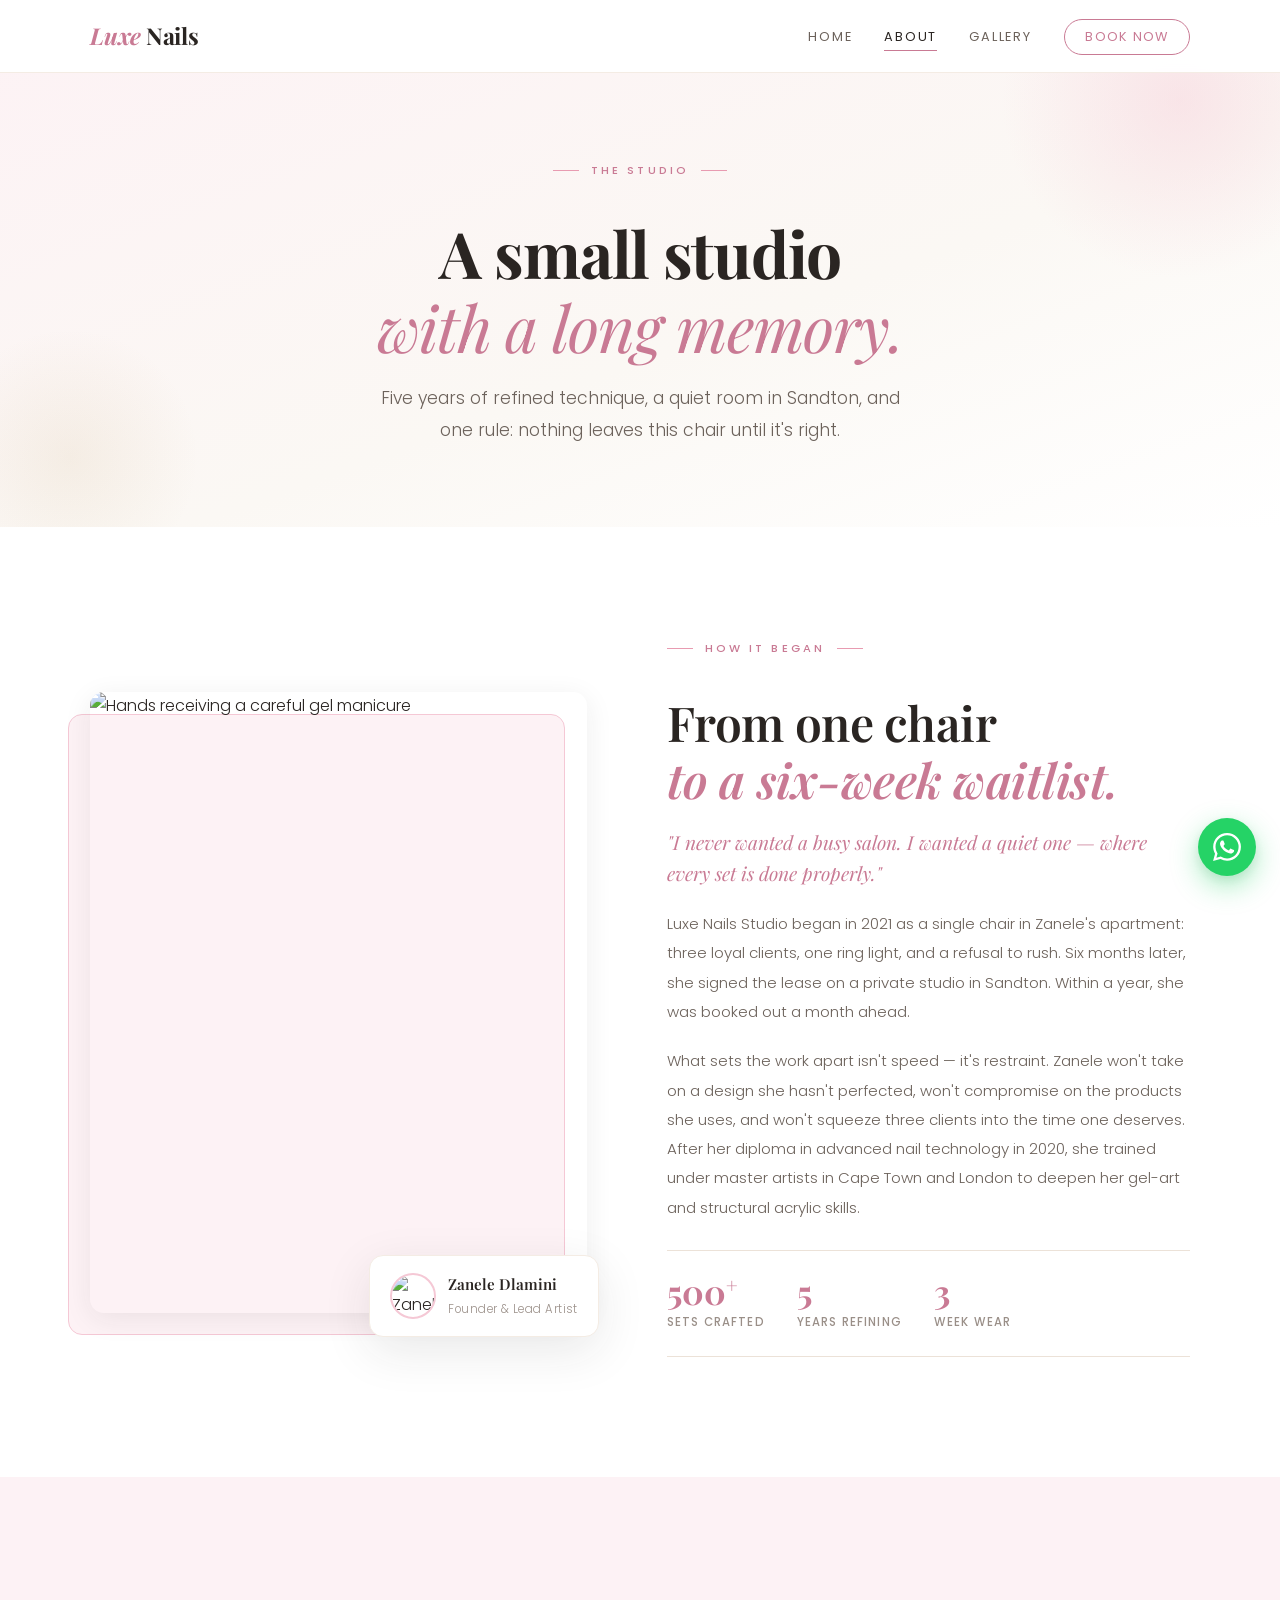
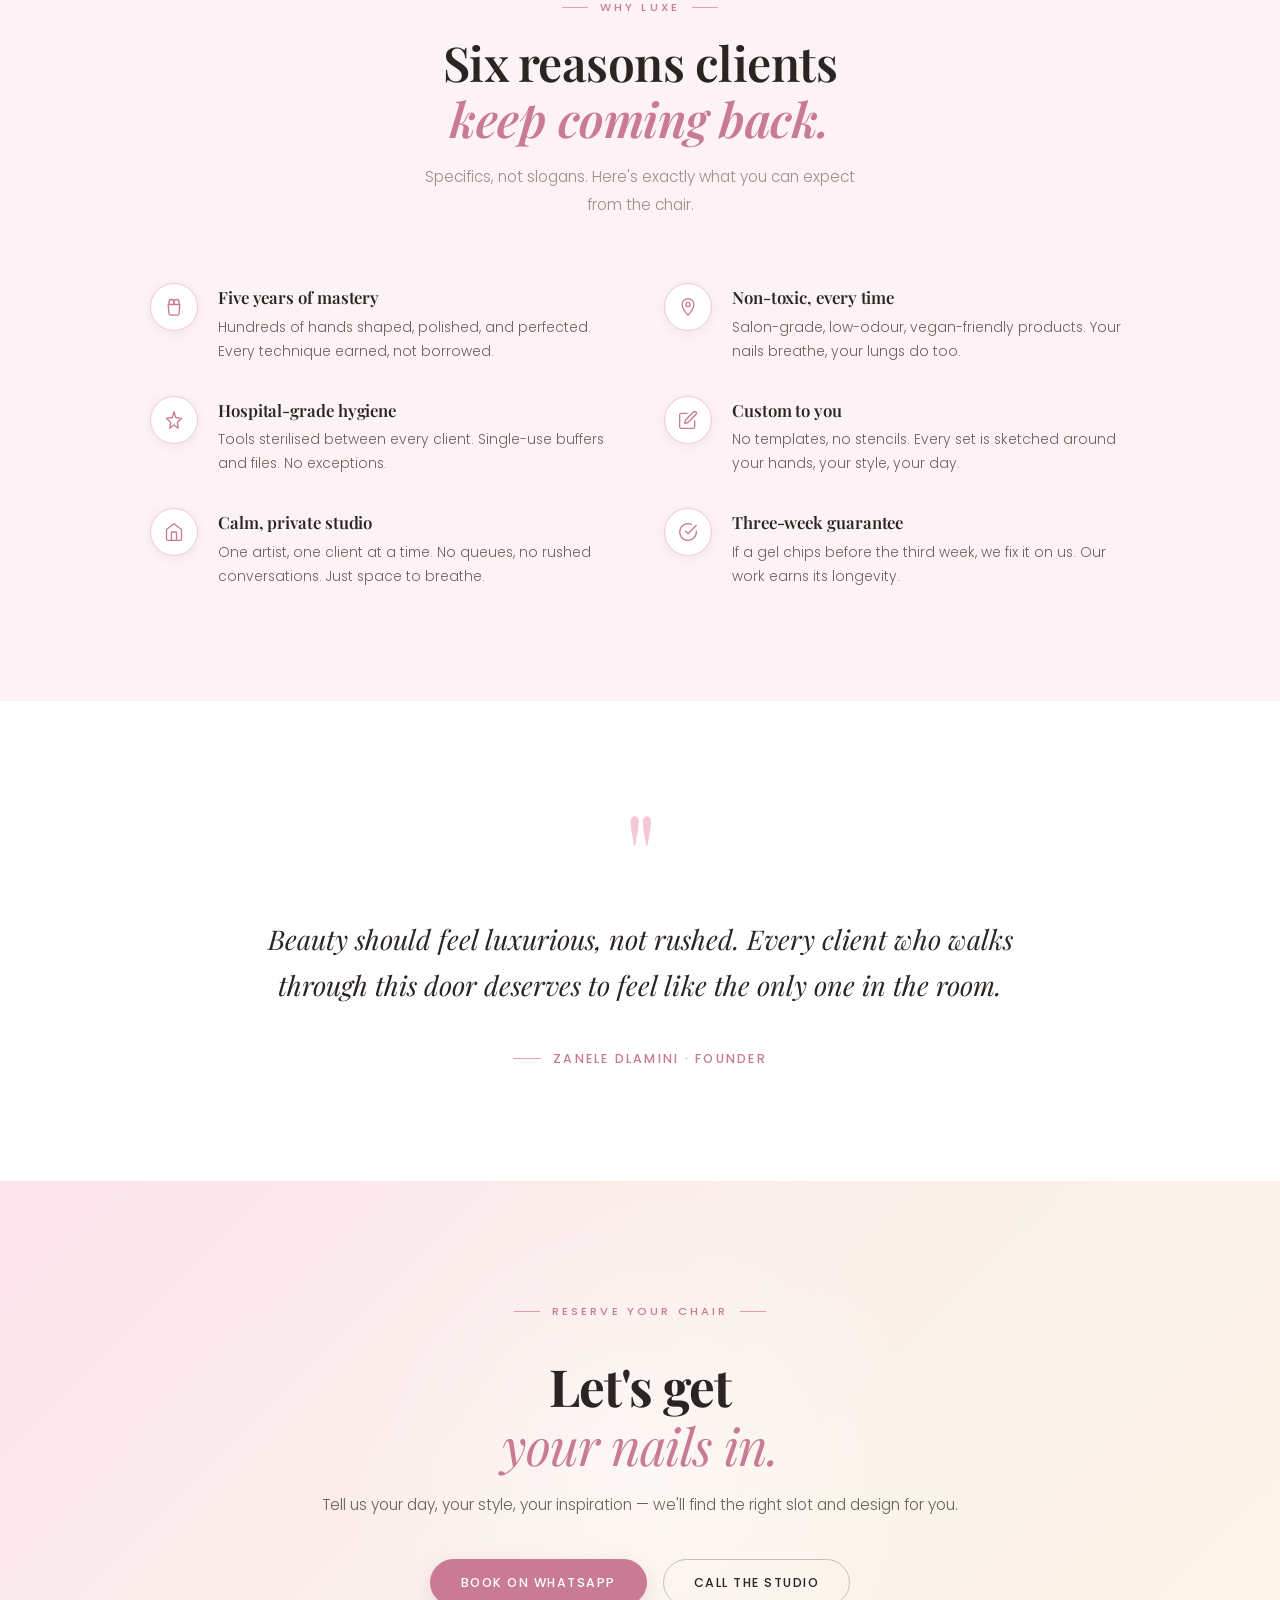
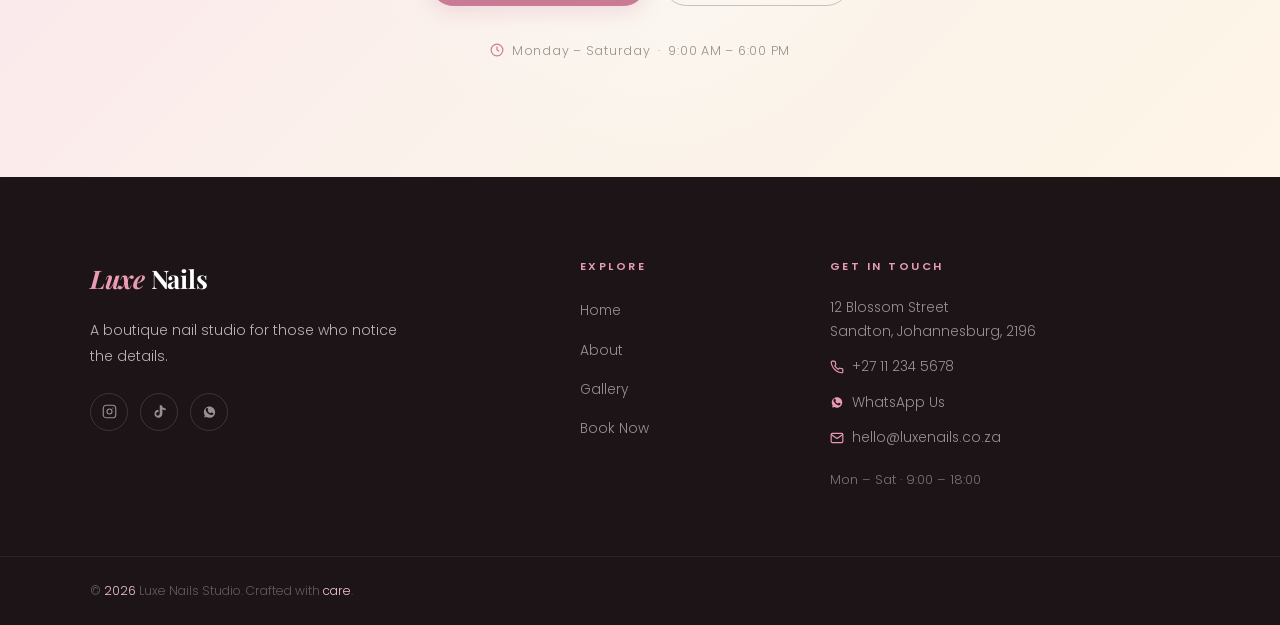
==== about.html @ 4fa4a260 "Add files via upload" ====
<!DOCTYPE html>
<html lang="en">
<head>
  <meta charset="UTF-8" />
  <meta name="viewport" content="width=device-width, initial-scale=1.0" />
  <title>About — Luxe Nails Studio</title>
  <meta name="description" content="The story, training, and standards behind Luxe Nails Studio in Sandton — founded by nail artist Zanele Dlamini." />
  <link rel="preconnect" href="https://fonts.googleapis.com" />
  <link rel="preconnect" href="https://fonts.gstatic.com" crossorigin />
  <link href="https://fonts.googleapis.com/css2?family=Playfair+Display:ital,wght@0,400;0,600;0,700;1,400;1,600&family=Poppins:wght@300;400;500;600&display=swap" rel="stylesheet" />
  <link rel="stylesheet" href="styles.css" />
</head>
<body>

  <!-- ===================== NAVBAR ===================== -->
  <header class="navbar" id="navbar">
    <div class="navbar__wrap">
      <a href="index.html" class="navbar__logo">
        <span class="logo-accent">Luxe</span> Nails
      </a>
      <button class="navbar__toggle" id="navToggle" type="button" aria-label="Toggle navigation" aria-expanded="false">
        <span></span><span></span><span></span>
      </button>
      <nav class="navbar__nav" id="navMenu" aria-label="Main navigation">
        <ul class="navbar__list">
          <li><a href="index.html"   class="nav-link">Home</a></li>
          <li><a href="about.html"   class="nav-link is-page-active">About</a></li>
          <li><a href="gallery.html" class="nav-link">Gallery</a></li>
          <li>
            <a href="https://wa.me/27112345678?text=Hi%20Luxe%20Nails%2C%20I%27d%20like%20to%20book%20an%20appointment."
               class="nav-link nav-link--cta"
               target="_blank" rel="noopener noreferrer">
              Book Now
            </a>
          </li>
        </ul>
      </nav>
    </div>
  </header>

  <!-- ===================== PAGE HERO ===================== -->
  <section class="page-hero">
    <div class="container">
      <div class="page-hero__inner">
        <p class="section__eyebrow">The Studio</p>
        <h1 class="page-hero__title">A small studio<br /><em>with a long memory.</em></h1>
        <p class="page-hero__sub">
          Five years of refined technique, a quiet room in Sandton,
          and one rule: nothing leaves this chair until it's right.
        </p>
      </div>
    </div>
  </section>

  <!-- ===================== STORY ===================== -->
  <section class="section story">
    <div class="container">
      <div class="story__grid">

        <div class="story__media reveal">
          <div class="story__img-frame" aria-hidden="true"></div>
          <img
            src="https://images.unsplash.com/photo-1610992015732-2449b0dd2b33?w=720&h=900&fit=crop&q=85"
            alt="Hands receiving a careful gel manicure"
            class="story__img"
          />
          <div class="story__signature">
            <img
              src="https://i.pravatar.cc/120?img=47"
              alt="Zanele Dlamini, founder"
              class="story__signature-img"
              loading="lazy"
            />
            <div>
              <p class="story__signature-name">Zanele Dlamini</p>
              <p class="story__signature-role">Founder &amp; Lead Artist</p>
            </div>
          </div>
        </div>

        <div class="story__content reveal">
          <p class="section__eyebrow">How It Began</p>
          <h2 class="section__title">From one chair<br /><em>to a six-week waitlist.</em></h2>
          <p class="story__lead">"I never wanted a busy salon. I wanted a quiet one — where every set is done properly."</p>
          <p class="story__text">
            Luxe Nails Studio began in 2021 as a single chair in Zanele's apartment: three loyal
            clients, one ring light, and a refusal to rush. Six months later, she signed the
            lease on a private studio in Sandton. Within a year, she was booked out a month ahead.
          </p>
          <p class="story__text">
            What sets the work apart isn't speed — it's restraint. Zanele won't take on a design
            she hasn't perfected, won't compromise on the products she uses, and won't squeeze
            three clients into the time one deserves. After her diploma in advanced nail
            technology in 2020, she trained under master artists in Cape Town and London to
            deepen her gel-art and structural acrylic skills.
          </p>
          <div class="story__stats">
            <div class="story__stat">
              <span class="story__stat-num">500<sup>+</sup></span>
              <span class="story__stat-label">Sets Crafted</span>
            </div>
            <div class="story__stat">
              <span class="story__stat-num">5</span>
              <span class="story__stat-label">Years Refining</span>
            </div>
            <div class="story__stat">
              <span class="story__stat-num">3</span>
              <span class="story__stat-label">Week Wear</span>
            </div>
          </div>
        </div>

      </div>
    </div>
  </section>

  <!-- ===================== WHY CHOOSE US ===================== -->
  <section class="section why">
    <div class="container">
      <div class="section__header reveal">
        <p class="section__eyebrow">Why Luxe</p>
        <h2 class="section__title">Six reasons clients<br /><em>keep coming back.</em></h2>
        <p class="section__sub">Specifics, not slogans. Here's exactly what you can expect from the chair.</p>
      </div>

      <div class="why__grid">

        <div class="why__item reveal">
          <span class="why__icon">
            <svg viewBox="0 0 24 24" fill="none" stroke="currentColor" stroke-width="1.6" stroke-linecap="round" stroke-linejoin="round" aria-hidden="true">
              <path d="M6 9V6a3 3 0 016 0v3"/>
              <path d="M12 9V6a3 3 0 016 0v3"/>
              <path d="M5 9h14l-1 11a2 2 0 01-2 1.8H8A2 2 0 016 20L5 9z"/>
            </svg>
          </span>
          <div>
            <h3 class="why__title">Five years of mastery</h3>
            <p class="why__text">Hundreds of hands shaped, polished, and perfected. Every technique earned, not borrowed.</p>
          </div>
        </div>

        <div class="why__item reveal">
          <span class="why__icon">
            <svg viewBox="0 0 24 24" fill="none" stroke="currentColor" stroke-width="1.6" stroke-linecap="round" stroke-linejoin="round" aria-hidden="true">
              <path d="M12 2a7 7 0 017 7c0 5-7 13-7 13S5 14 5 9a7 7 0 017-7z"/>
              <circle cx="12" cy="9" r="2.5"/>
            </svg>
          </span>
          <div>
            <h3 class="why__title">Non-toxic, every time</h3>
            <p class="why__text">Salon-grade, low-odour, vegan-friendly products. Your nails breathe, your lungs do too.</p>
          </div>
        </div>

        <div class="why__item reveal">
          <span class="why__icon">
            <svg viewBox="0 0 24 24" fill="none" stroke="currentColor" stroke-width="1.6" stroke-linecap="round" stroke-linejoin="round" aria-hidden="true">
              <polygon points="12 2 14 9 21 10 16 15 17 22 12 18 7 22 8 15 3 10 10 9 12 2"/>
            </svg>
          </span>
          <div>
            <h3 class="why__title">Hospital-grade hygiene</h3>
            <p class="why__text">Tools sterilised between every client. Single-use buffers and files. No exceptions.</p>
          </div>
        </div>

        <div class="why__item reveal">
          <span class="why__icon">
            <svg viewBox="0 0 24 24" fill="none" stroke="currentColor" stroke-width="1.6" stroke-linecap="round" stroke-linejoin="round" aria-hidden="true">
              <path d="M11 4H4a2 2 0 00-2 2v14a2 2 0 002 2h14a2 2 0 002-2v-7"/>
              <path d="M18.5 2.5a2.121 2.121 0 013 3L12 15l-4 1 1-4 9.5-9.5z"/>
            </svg>
          </span>
          <div>
            <h3 class="why__title">Custom to you</h3>
            <p class="why__text">No templates, no stencils. Every set is sketched around your hands, your style, your day.</p>
          </div>
        </div>

        <div class="why__item reveal">
          <span class="why__icon">
            <svg viewBox="0 0 24 24" fill="none" stroke="currentColor" stroke-width="1.6" stroke-linecap="round" stroke-linejoin="round" aria-hidden="true">
              <path d="M3 9l9-7 9 7v11a2 2 0 01-2 2H5a2 2 0 01-2-2V9z"/>
              <polyline points="9 22 9 12 15 12 15 22"/>
            </svg>
          </span>
          <div>
            <h3 class="why__title">Calm, private studio</h3>
            <p class="why__text">One artist, one client at a time. No queues, no rushed conversations. Just space to breathe.</p>
          </div>
        </div>

        <div class="why__item reveal">
          <span class="why__icon">
            <svg viewBox="0 0 24 24" fill="none" stroke="currentColor" stroke-width="1.6" stroke-linecap="round" stroke-linejoin="round" aria-hidden="true">
              <path d="M22 11.08V12a10 10 0 11-5.93-9.14"/>
              <polyline points="22 4 12 14.01 9 11.01"/>
            </svg>
          </span>
          <div>
            <h3 class="why__title">Three-week guarantee</h3>
            <p class="why__text">If a gel chips before the third week, we fix it on us. Our work earns its longevity.</p>
          </div>
        </div>

      </div>
    </div>
  </section>

  <!-- ===================== PHILOSOPHY ===================== -->
  <section class="section philosophy">
    <div class="container">
      <div class="philosophy__inner reveal">
        <span class="philosophy__mark" aria-hidden="true">"</span>
        <blockquote class="philosophy__quote">
          Beauty should feel luxurious, not rushed. Every client who walks
          through this door deserves to feel like the only one in the room.
        </blockquote>
        <p class="philosophy__attr">Zanele Dlamini · Founder</p>
      </div>
    </div>
  </section>

  <!-- ===================== CTA ===================== -->
  <section class="section cta-section" id="contact">
    <div class="container">
      <div class="cta-section__inner reveal">
        <p class="section__eyebrow">Reserve Your Chair</p>
        <h2 class="cta-section__title">Let's get<br /><em>your nails in.</em></h2>
        <p class="cta-section__sub">
          Tell us your day, your style, your inspiration —
          we'll find the right slot and design for you.
        </p>
        <div class="cta-section__actions">
          <a href="https://wa.me/27112345678?text=Hi%20Zanele%2C%20I%27d%20love%20to%20book%20an%20appointment%20at%20Luxe%20Nails."
             class="btn btn--primary"
             target="_blank" rel="noopener noreferrer">
            Book on WhatsApp
          </a>
          <a href="tel:+27112345678" class="btn btn--outline">Call the Studio</a>
        </div>
        <p class="cta-section__hours">
          <svg viewBox="0 0 24 24" fill="none" stroke="currentColor" stroke-width="2" width="14" height="14" aria-hidden="true"><circle cx="12" cy="12" r="10"/><polyline points="12 6 12 12 16 14"/></svg>
          Monday – Saturday &nbsp;·&nbsp; 9:00 AM – 6:00 PM
        </p>
      </div>
    </div>
  </section>

  <!-- ===================== FOOTER ===================== -->
  <footer class="footer">
    <div class="footer__top">
      <div class="container footer__grid">

        <div class="footer__brand">
          <p class="footer__logo"><span>Luxe</span> Nails</p>
          <p class="footer__tagline">A boutique nail studio for those who notice the details.</p>
          <div class="footer__social">
            <a href="https://instagram.com/luxenails" target="_blank" rel="noopener noreferrer" class="footer__social-link" aria-label="Instagram">
              <svg viewBox="0 0 24 24" fill="none" stroke="currentColor" stroke-width="1.8" aria-hidden="true"><rect x="2" y="2" width="20" height="20" rx="5"/><circle cx="12" cy="12" r="4"/><circle cx="17.5" cy="6.5" r="1" fill="currentColor" stroke="none"/></svg>
            </a>
            <a href="https://tiktok.com/@luxenails" target="_blank" rel="noopener noreferrer" class="footer__social-link" aria-label="TikTok">
              <svg viewBox="0 0 24 24" fill="currentColor" aria-hidden="true"><path d="M19.59 6.69a4.83 4.83 0 01-3.77-4.25V2h-3.45v13.67a2.89 2.89 0 01-5.2 1.74 2.89 2.89 0 012.31-4.64 2.93 2.93 0 01.88.13V9.4a6.84 6.84 0 00-1-.05A6.33 6.33 0 005.8 20.1a6.34 6.34 0 0010.86-4.43V8.42a8.16 8.16 0 005.16 1.71V6.7a4.85 4.85 0 01-2.23-.01z"/></svg>
            </a>
            <a href="https://wa.me/27112345678" target="_blank" rel="noopener noreferrer" class="footer__social-link" aria-label="WhatsApp">
              <svg viewBox="0 0 24 24" fill="currentColor" aria-hidden="true"><path d="M17.5 14.4c-.3-.1-1.7-.9-2-1s-.5-.1-.7.1c-.2.3-.7 1-.9 1.2s-.4.2-.6.1-1.3-.5-2.4-1.5c-.9-.8-1.5-1.8-1.7-2.1s0-.5.1-.6.3-.3.4-.5c.1-.2.2-.3.3-.5s.1-.4 0-.5-.7-1.6-.9-2.2c-.3-.6-.5-.5-.7-.5h-.6c-.2 0-.5.1-.8.4s-1 1-1 2.5 1.1 2.9 1.2 3.1c.1.2 2.1 3.2 5.1 4.5.7.3 1.3.5 1.7.6.7.2 1.4.2 1.9.1.6-.1 1.7-.7 2-1.4.2-.7.2-1.3.2-1.4-.2-.2-.4-.3-.6-.4M12 22h-.1c-1.7 0-3.3-.4-4.8-1.3l-3.5.9.9-3.4C3.5 16.6 3 14.9 3 13c0-5 4-9 9-9 2.4 0 4.7 1 6.4 2.6S21 10.6 21 13c0 5-4 9-9 9z"/></svg>
            </a>
          </div>
        </div>

        <div class="footer__col">
          <h4 class="footer__col-title">Explore</h4>
          <ul class="footer__links">
            <li><a href="index.html"   class="footer__link">Home</a></li>
            <li><a href="about.html"   class="footer__link">About</a></li>
            <li><a href="gallery.html" class="footer__link">Gallery</a></li>
            <li><a href="https://wa.me/27112345678?text=Hi%20Luxe%20Nails%2C%20I%27d%20like%20to%20book%20an%20appointment." target="_blank" rel="noopener noreferrer" class="footer__link">Book Now</a></li>
          </ul>
        </div>

        <div class="footer__col">
          <h4 class="footer__col-title">Get In Touch</h4>
          <address class="footer__address">
            <p>12 Blossom Street<br />Sandton, Johannesburg, 2196</p>
            <p class="footer__contact-line">
              <svg viewBox="0 0 24 24" fill="none" stroke="currentColor" stroke-width="2" aria-hidden="true"><path d="M22 16.92v3a2 2 0 01-2.18 2 19.79 19.79 0 01-8.63-3.07 19.5 19.5 0 01-6-6 19.79 19.79 0 01-3.07-8.67A2 2 0 014.11 2h3a2 2 0 012 1.72 12.84 12.84 0 00.7 2.81 2 2 0 01-.45 2.11L8.09 9.91a16 16 0 006 6l1.27-1.27a2 2 0 012.11-.45 12.84 12.84 0 002.81.7A2 2 0 0122 16.92z"/></svg>
              <a href="tel:+27112345678" class="footer__link">+27 11 234 5678</a>
            </p>
            <p class="footer__contact-line">
              <svg viewBox="0 0 24 24" fill="currentColor" aria-hidden="true"><path d="M17.5 14.4c-.3-.1-1.7-.9-2-1s-.5-.1-.7.1c-.2.3-.7 1-.9 1.2s-.4.2-.6.1-1.3-.5-2.4-1.5c-.9-.8-1.5-1.8-1.7-2.1s0-.5.1-.6.3-.3.4-.5c.1-.2.2-.3.3-.5s.1-.4 0-.5-.7-1.6-.9-2.2c-.3-.6-.5-.5-.7-.5h-.6c-.2 0-.5.1-.8.4s-1 1-1 2.5 1.1 2.9 1.2 3.1c.1.2 2.1 3.2 5.1 4.5.7.3 1.3.5 1.7.6.7.2 1.4.2 1.9.1.6-.1 1.7-.7 2-1.4.2-.7.2-1.3.2-1.4-.2-.2-.4-.3-.6-.4M12 22h-.1c-1.7 0-3.3-.4-4.8-1.3l-3.5.9.9-3.4C3.5 16.6 3 14.9 3 13c0-5 4-9 9-9 2.4 0 4.7 1 6.4 2.6S21 10.6 21 13c0 5-4 9-9 9z"/></svg>
              <a href="https://wa.me/27112345678" target="_blank" rel="noopener noreferrer" class="footer__link">WhatsApp Us</a>
            </p>
            <p class="footer__contact-line">
              <svg viewBox="0 0 24 24" fill="none" stroke="currentColor" stroke-width="2" aria-hidden="true"><path d="M4 4h16c1.1 0 2 .9 2 2v12c0 1.1-.9 2-2 2H4c-1.1 0-2-.9-2-2V6c0-1.1.9-2 2-2z"/><polyline points="22,6 12,13 2,6"/></svg>
              <a href="mailto:hello@luxenails.co.za" class="footer__link">hello@luxenails.co.za</a>
            </p>
            <p class="footer__hours">Mon – Sat · 9:00 – 18:00</p>
          </address>
        </div>

      </div>
    </div>

    <div class="footer__bottom">
      <div class="container footer__bottom-inner">
        <p class="footer__copy">&copy; <span id="footerYear">2026</span> Luxe Nails Studio. Crafted with <span>care</span>.</p>
      </div>
    </div>
  </footer>

  <!-- ===================== FLOATING WHATSAPP ===================== -->
  <a href="https://wa.me/27112345678?text=Hi%20Luxe%20Nails%2C%20I%27d%20like%20to%20book%20an%20appointment."
     class="whatsapp-float"
     target="_blank" rel="noopener noreferrer"
     aria-label="Chat with us on WhatsApp">
    <svg viewBox="0 0 24 24" fill="currentColor" aria-hidden="true">
      <path d="M17.472 14.382c-.297-.149-1.758-.867-2.03-.967-.273-.099-.471-.148-.67.15-.197.297-.767.966-.94 1.164-.173.198-.347.223-.644.075-.297-.15-1.255-.463-2.39-1.475-.883-.788-1.48-1.761-1.653-2.059-.173-.297-.018-.458.13-.606.134-.133.298-.347.446-.52.149-.174.198-.298.298-.497.099-.198.05-.371-.025-.52-.075-.149-.669-1.612-.916-2.207-.242-.579-.487-.5-.669-.51-.173-.008-.371-.01-.57-.01-.198 0-.52.074-.792.372-.272.297-1.04 1.016-1.04 2.479 0 1.462 1.065 2.875 1.213 3.074.149.198 2.096 3.2 5.077 4.487.709.306 1.262.489 1.694.625.712.227 1.36.195 1.871.118.571-.085 1.758-.719 2.006-1.413.248-.694.248-1.289.173-1.413-.074-.124-.272-.198-.57-.347m-5.421 7.403h-.004a9.87 9.87 0 01-5.031-1.378l-.361-.214-3.741.982.998-3.648-.235-.374a9.86 9.86 0 01-1.51-5.26c.001-5.45 4.436-9.884 9.888-9.884 2.64 0 5.122 1.03 6.988 2.898a9.825 9.825 0 012.893 6.994c-.003 5.45-4.437 9.884-9.885 9.884m8.413-18.297A11.815 11.815 0 0012.05 0C5.495 0 .16 5.335.157 11.892c0 2.096.547 4.142 1.588 5.945L.057 24l6.305-1.654a11.882 11.882 0 005.683 1.448h.005c6.554 0 11.89-5.335 11.893-11.893a11.821 11.821 0 00-3.48-8.413"/>
    </svg>
    <span class="whatsapp-float__tooltip">Book on WhatsApp</span>
  </a>

  <script src="script.js"></script>
</body>
</html>
---- styles.css ----
/* ============================================================
   Luxe Nails Studio — Stylesheet
   Theme: Light Premium (White / Soft Pink / Gold)
   ============================================================ */

/* ============================================================
   1. DESIGN TOKENS
   ============================================================ */
:root {
  --white:        #ffffff;
  --cream:        #fbf8f4;
  --cream-soft:   #f7f1ea;
  --blush:        #fdf2f5;
  --blush-soft:   #fbe8ee;
  --pink:         #e89bb1;
  --pink-deep:    #c97a94;
  --pink-soft:    #f5c8d5;
  --gold:         #b89455;
  --gold-soft:    #d9c07e;

  --text:         #2a2522;
  --text-mid:     #6c625b;
  --text-muted:   #9a8f88;
  --text-faint:   #c8c0bb;
  --border:       #ece2d8;
  --border-soft:  #f4ece4;

  --dark:         #1c1417;
  --whatsapp:     #25d366;
  --whatsapp-dk:  #128c7e;

  --font-display: 'Playfair Display', Georgia, serif;
  --font-body:    'Poppins', system-ui, sans-serif;

  --sp-1:  0.25rem;
  --sp-2:  0.5rem;
  --sp-3:  0.75rem;
  --sp-4:  1rem;
  --sp-5:  1.25rem;
  --sp-6:  1.5rem;
  --sp-8:  2rem;
  --sp-10: 2.5rem;
  --sp-12: 3rem;
  --sp-16: 4rem;
  --sp-20: 5rem;
  --sp-24: 6rem;

  --container:   1180px;
  --pad:         clamp(1.25rem, 5vw, 2.5rem);
  --section-pad: clamp(4.5rem, 9vw, 7rem);
  --nav-h:       72px;

  --r-sm:   8px;
  --r-md:   14px;
  --r-lg:   22px;
  --r-xl:   32px;
  --r-full: 999px;

  --shadow-sm:      0 2px 12px rgba(42, 37, 35, 0.06);
  --shadow-md:      0 6px 28px rgba(42, 37, 35, 0.08);
  --shadow-lg:      0 14px 48px rgba(42, 37, 35, 0.10);
  --shadow-pink:    0 10px 36px rgba(201, 122, 148, 0.18);
  --shadow-pink-lg: 0 22px 60px rgba(201, 122, 148, 0.22);

  --t-fast: 180ms ease;
  --t-base: 300ms ease;
  --t-slow: 500ms ease;
}

/* ============================================================
   2. RESET & BASE
   ============================================================ */
*, *::before, *::after { box-sizing: border-box; margin: 0; padding: 0; }

html {
  font-size: 16px;
  scroll-behavior: smooth;
  -webkit-text-size-adjust: 100%;
}

body {
  background-color: var(--white);
  color: var(--text);
  font-family: var(--font-body);
  font-weight: 300;
  line-height: 1.7;
  overflow-x: hidden;
  -webkit-font-smoothing: antialiased;
  -moz-osx-font-smoothing: grayscale;
}

img { display: block; max-width: 100%; height: auto; }
a   { color: inherit; text-decoration: none; }
ul, ol { list-style: none; }
button { cursor: pointer; border: none; background: none; font-family: inherit; }
address { font-style: normal; }

::selection { background: var(--pink-soft); color: var(--text); }

/* ============================================================
   3. UTILITIES
   ============================================================ */
.container {
  width: 100%;
  max-width: var(--container);
  margin-inline: auto;
  padding-inline: var(--pad);
}

.section { padding-block: var(--section-pad); }
.section--white { background-color: var(--white); }
.section--cream { background-color: var(--cream); }
.section--blush { background-color: var(--blush); }

.section__header {
  text-align: center;
  margin-bottom: var(--sp-16);
  max-width: 640px;
  margin-inline: auto;
}

.section__eyebrow {
  display: inline-flex;
  align-items: center;
  gap: var(--sp-3);
  font-size: 0.7rem;
  font-weight: 500;
  letter-spacing: 0.28em;
  text-transform: uppercase;
  color: var(--pink-deep);
  margin-bottom: var(--sp-4);
}

.section__eyebrow::before,
.section__eyebrow::after {
  content: '';
  width: 1.6rem;
  height: 1px;
  background: var(--pink);
  flex-shrink: 0;
}

.section__title {
  font-family: var(--font-display);
  font-size: clamp(1.95rem, 4.2vw, 3rem);
  font-weight: 600;
  line-height: 1.18;
  color: var(--text);
  letter-spacing: -0.01em;
}

.section__title em {
  font-style: italic;
  color: var(--pink-deep);
}

.section__sub {
  margin-top: var(--sp-4);
  font-size: 0.95rem;
  color: var(--text-muted);
  max-width: 50ch;
  margin-inline: auto;
  line-height: 1.85;
}

/* ============================================================
   4. BUTTONS
   ============================================================ */
.btn {
  display: inline-flex;
  align-items: center;
  justify-content: center;
  gap: var(--sp-2);
  padding: 0.95em 2.4em;
  border-radius: var(--r-full);
  font-family: var(--font-body);
  font-size: 0.78rem;
  font-weight: 500;
  letter-spacing: 0.12em;
  text-transform: uppercase;
  transition: background-color var(--t-base), color var(--t-base), border-color var(--t-base), transform var(--t-base), box-shadow var(--t-base);
  white-space: nowrap;
  cursor: pointer;
}

.btn--primary {
  background-color: var(--pink-deep);
  color: var(--white);
  border: 1.5px solid var(--pink-deep);
  box-shadow: 0 6px 20px rgba(201, 122, 148, 0.22);
}
.btn--primary:hover,
.btn--primary:focus-visible {
  background-color: var(--pink);
  border-color: var(--pink);
  transform: translateY(-2px);
  box-shadow: 0 10px 28px rgba(201, 122, 148, 0.32);
}

.btn--outline {
  background-color: transparent;
  color: var(--text);
  border: 1.5px solid var(--text-faint);
}
.btn--outline:hover,
.btn--outline:focus-visible {
  border-color: var(--pink-deep);
  color: var(--pink-deep);
  transform: translateY(-2px);
}

.btn--ghost {
  background: transparent;
  color: var(--text);
  border: none;
  padding: 0.6em 0;
  font-weight: 500;
  letter-spacing: 0.08em;
  border-bottom: 1px solid var(--pink-soft);
  border-radius: 0;
}
.btn--ghost:hover {
  color: var(--pink-deep);
  border-color: var(--pink-deep);
}

.btn svg { width: 16px; height: 16px; }

.btn:focus-visible,
a:focus-visible {
  outline: 2px solid var(--pink-deep);
  outline-offset: 3px;
}

/* ============================================================
   5. SCROLL REVEAL
   ============================================================ */
.reveal {
  opacity: 0;
  transform: translateY(28px);
  transition: opacity 0.75s ease, transform 0.75s ease;
}
.reveal.is-visible {
  opacity: 1;
  transform: translateY(0);
}

.fade-in {
  animation: fadeUp 1s ease both;
  animation-delay: 0.15s;
}
@keyframes fadeUp {
  from { opacity: 0; transform: translateY(20px); }
  to   { opacity: 1; transform: translateY(0); }
}

/* ============================================================
   6. NAVBAR
   ============================================================ */
.navbar {
  position: fixed;
  top: 0; left: 0; right: 0;
  z-index: 1000;
  height: var(--nav-h);
  display: flex;
  align-items: center;
  transition: background-color var(--t-base), box-shadow var(--t-base), backdrop-filter var(--t-base);
}

.navbar:not(.navbar--scrolled) { background-color: transparent; }

.navbar--scrolled {
  background-color: rgba(255, 255, 255, 0.96);
  backdrop-filter: blur(14px);
  -webkit-backdrop-filter: blur(14px);
  box-shadow: 0 1px 0 var(--border-soft);
}

.navbar__wrap {
  width: 100%;
  max-width: var(--container);
  margin-inline: auto;
  padding-inline: var(--pad);
  display: flex;
  align-items: center;
  justify-content: space-between;
  gap: var(--sp-8);
}

.navbar__logo {
  font-family: var(--font-display);
  font-size: 1.45rem;
  font-weight: 700;
  color: var(--text);
  flex-shrink: 0;
  transition: color var(--t-fast);
  letter-spacing: -0.01em;
}
.navbar__logo:hover { color: var(--pink-deep); }
.logo-accent { color: var(--pink-deep); font-style: italic; }

.navbar__list {
  display: flex;
  align-items: center;
  gap: var(--sp-8);
}

.nav-link {
  font-size: 0.8rem;
  font-weight: 400;
  letter-spacing: 0.14em;
  text-transform: uppercase;
  color: var(--text-mid);
  position: relative;
  padding: 0.4em 0;
  transition: color var(--t-fast);
}

.nav-link::after {
  content: '';
  position: absolute;
  bottom: 0;
  left: 0; width: 0;
  height: 1px;
  background: var(--pink-deep);
  transition: width var(--t-base);
}

.nav-link:hover,
.nav-link.is-page-active { color: var(--text); }
.nav-link:hover::after,
.nav-link.is-page-active::after { width: 100%; }

.nav-link--cta {
  padding: 0.65em 1.6em;
  border: 1.5px solid var(--pink-deep);
  border-radius: var(--r-full);
  color: var(--pink-deep);
  letter-spacing: 0.1em;
}
.nav-link--cta::after { display: none; }
.nav-link--cta:hover {
  background-color: var(--pink-deep);
  color: var(--white);
  transform: translateY(-1px);
}

.navbar__toggle {
  display: none;
  flex-direction: column;
  justify-content: space-between;
  width: 26px;
  height: 18px;
  flex-shrink: 0;
}

.navbar__toggle span {
  display: block;
  width: 100%;
  height: 1.5px;
  background: var(--text);
  border-radius: 2px;
  transition: all var(--t-base);
  transform-origin: center;
}

.navbar__toggle.is-open span:nth-child(1) { transform: translateY(8px) rotate(45deg); }
.navbar__toggle.is-open span:nth-child(2) { opacity: 0; transform: scaleX(0); }
.navbar__toggle.is-open span:nth-child(3) { transform: translateY(-8px) rotate(-45deg); }

/* ============================================================
   7. HERO (home)
   ============================================================ */
.hero {
  position: relative;
  min-height: 100vh;
  display: flex;
  align-items: center;
  justify-content: center;
  text-align: center;
  background:
    linear-gradient(rgba(255, 252, 250, 0.78), rgba(253, 242, 245, 0.85)),
    url('https://images.unsplash.com/photo-1604654894610-df63bc536371?w=1920&q=85')
    center / cover no-repeat;
  padding-top: var(--nav-h);
  overflow: hidden;
}

.hero::before {
  content: '';
  position: absolute;
  inset: 0;
  background:
    radial-gradient(ellipse at top, transparent 0%, rgba(255, 255, 255, 0.4) 100%);
  pointer-events: none;
}

.hero__content {
  position: relative;
  z-index: 1;
  padding-inline: var(--pad);
  max-width: 820px;
}

.hero__eyebrow {
  display: inline-block;
  font-size: 0.7rem;
  font-weight: 500;
  letter-spacing: 0.32em;
  text-transform: uppercase;
  color: var(--pink-deep);
  border: 1px solid var(--pink-soft);
  padding: 0.55em 1.6em;
  border-radius: var(--r-full);
  margin-bottom: var(--sp-8);
  background: rgba(255, 255, 255, 0.7);
  backdrop-filter: blur(8px);
}

.hero__title {
  font-family: var(--font-display);
  font-size: clamp(2.6rem, 7vw, 5.2rem);
  font-weight: 700;
  line-height: 1.06;
  color: var(--text);
  letter-spacing: -0.02em;
  margin-bottom: var(--sp-6);
}
.hero__title em {
  font-style: italic;
  color: var(--pink-deep);
  font-weight: 400;
}

.hero__sub {
  font-size: clamp(0.95rem, 1.6vw, 1.08rem);
  color: var(--text-mid);
  line-height: 1.85;
  max-width: 46ch;
  margin-inline: auto;
  margin-bottom: var(--sp-10);
}

.hero__actions {
  display: flex;
  align-items: center;
  justify-content: center;
  flex-wrap: wrap;
  gap: var(--sp-4);
}

.hero__br { display: none; }

.hero__scroll {
  position: absolute;
  bottom: var(--sp-8);
  left: 50%;
  transform: translateX(-50%);
  z-index: 1;
}

.hero__scroll-line {
  display: block;
  width: 1px;
  height: 56px;
  background: linear-gradient(to bottom, transparent, var(--pink-deep));
  animation: scrollBounce 2.2s ease-in-out infinite;
}

@keyframes scrollBounce {
  0%, 100% { opacity: 0.3; transform: scaleY(0.5); transform-origin: top; }
  50%      { opacity: 1; transform: scaleY(1); }
}

/* ============================================================
   8. PAGE HERO (sub-pages)
   ============================================================ */
.page-hero {
  padding-top: calc(var(--nav-h) + var(--sp-20));
  padding-bottom: var(--sp-20);
  background: linear-gradient(160deg, var(--blush) 0%, var(--cream) 60%, var(--white) 100%);
  text-align: center;
  position: relative;
  overflow: hidden;
}

.page-hero::before {
  content: '';
  position: absolute;
  top: -80px; right: -80px;
  width: 360px; height: 360px;
  border-radius: 50%;
  background: radial-gradient(circle, rgba(245, 200, 213, 0.4) 0%, transparent 70%);
  pointer-events: none;
}
.page-hero::after {
  content: '';
  position: absolute;
  bottom: -60px; left: -60px;
  width: 260px; height: 260px;
  border-radius: 50%;
  background: radial-gradient(circle, rgba(184, 148, 85, 0.1) 0%, transparent 70%);
  pointer-events: none;
}

.page-hero__inner {
  position: relative;
  z-index: 1;
}

.page-hero__title {
  font-family: var(--font-display);
  font-size: clamp(2.4rem, 5.5vw, 4rem);
  font-weight: 700;
  line-height: 1.15;
  color: var(--text);
  letter-spacing: -0.02em;
  margin-block: var(--sp-5) var(--sp-5);
}
.page-hero__title em {
  font-style: italic;
  color: var(--pink-deep);
  font-weight: 400;
}

.page-hero__sub {
  font-size: clamp(0.95rem, 1.5vw, 1.08rem);
  color: var(--text-mid);
  max-width: 52ch;
  margin-inline: auto;
  line-height: 1.85;
}

/* ============================================================
   9. INTRO (home — concise, centered)
   ============================================================ */
.intro {
  background: var(--white);
  text-align: center;
}

.intro__inner {
  max-width: 720px;
  margin-inline: auto;
}

.intro__headline {
  font-family: var(--font-display);
  font-size: clamp(1.85rem, 4vw, 2.85rem);
  font-weight: 600;
  line-height: 1.2;
  color: var(--text);
  letter-spacing: -0.01em;
  margin-block: var(--sp-4) var(--sp-6);
}
.intro__headline em {
  font-style: italic;
  color: var(--pink-deep);
  font-weight: 400;
}

.intro__text {
  font-size: 1.02rem;
  color: var(--text-mid);
  line-height: 1.9;
  margin-bottom: var(--sp-8);
}

.intro__divider {
  display: flex;
  align-items: center;
  justify-content: center;
  gap: var(--sp-3);
  margin-bottom: var(--sp-6);
}
.intro__divider::before,
.intro__divider::after {
  content: '';
  width: 60px;
  height: 1px;
  background: var(--pink-soft);
}
.intro__divider-dot {
  width: 6px;
  height: 6px;
  border-radius: 50%;
  background: var(--pink-deep);
}

/* ============================================================
   10. SERVICES (home)
   ============================================================ */
.services { background: var(--blush); }

.services__grid {
  display: grid;
  grid-template-columns: repeat(3, 1fr);
  gap: var(--sp-5);
}

.svc-card {
  background: var(--white);
  border: 1px solid var(--border-soft);
  border-radius: var(--r-md);
  padding: var(--sp-8) var(--sp-6) var(--sp-8);
  display: flex;
  flex-direction: column;
  gap: var(--sp-3);
  transition: transform var(--t-base), box-shadow var(--t-base), border-color var(--t-base);
}

.svc-card:hover {
  transform: translateY(-6px);
  box-shadow: var(--shadow-md);
  border-color: var(--pink-soft);
}

.svc-card__num {
  font-family: var(--font-display);
  font-size: 0.78rem;
  font-weight: 600;
  letter-spacing: 0.16em;
  color: var(--gold);
}

.svc-card__name {
  font-family: var(--font-display);
  font-size: 1.18rem;
  font-weight: 600;
  color: var(--text);
  letter-spacing: -0.01em;
}

.svc-card__divider {
  width: 32px;
  height: 1.5px;
  background: linear-gradient(to right, var(--gold), var(--gold-soft));
  border-radius: 2px;
  margin-block: var(--sp-1) var(--sp-2);
}

.svc-card__price {
  font-size: 0.88rem;
  font-weight: 600;
  color: var(--pink-deep);
  letter-spacing: 0.04em;
}

.svc-card__desc {
  font-size: 0.86rem;
  color: var(--text-muted);
  line-height: 1.75;
  margin-top: var(--sp-1);
}

/* Show More toggle */
.services__cta {
  display: flex;
  justify-content: center;
  margin-top: var(--sp-12);
}

.services__toggle {
  display: inline-flex;
  align-items: center;
  gap: var(--sp-2);
}

.services__toggle-icon {
  width: 14px;
  height: 14px;
  transition: transform 0.45s ease;
}

.services__toggle[aria-expanded="true"] .services__toggle-icon {
  transform: rotate(180deg);
}

/* Hidden services - animation states */
.svc-card--extra {
  display: none;
  opacity: 0;
  transform: translateY(28px);
  transition: opacity 0.55s ease, transform 0.55s ease;
}

.svc-card--extra.is-active { display: flex; }
.svc-card--extra.is-visible {
  opacity: 1;
  transform: translateY(0);
}

/* ============================================================
   11. TESTIMONIALS CAROUSEL
   ============================================================ */
.testimonials {
  overflow: hidden;
  background: var(--cream);
}

.carousel {
  display: flex;
  align-items: center;
  gap: var(--sp-4);
  max-width: 1100px;
  margin-inline: auto;
}

.carousel__inner {
  display: flex;
  align-items: center;
  justify-content: center;
  gap: var(--sp-6);
  flex: 1;
  will-change: transform;
  transition: transform 0.5s ease-in-out, opacity 0.4s ease-in-out;
}

.carousel__inner.is-exiting-left {
  transform: translateX(-56px);
  opacity: 0;
}

.carousel__inner.is-exiting-right {
  transform: translateX(56px);
  opacity: 0;
}

.t-card {
  background: var(--white);
  border: 1px solid var(--border-soft);
  border-radius: var(--r-lg);
  padding: var(--sp-8) var(--sp-6);
  display: flex;
  flex-direction: column;
  gap: var(--sp-5);
  width: 300px;
  flex-shrink: 0;
  will-change: transform;
  transition:
    transform 0.5s ease-in-out,
    filter 0.5s ease-in-out,
    opacity 0.5s ease-in-out,
    box-shadow 0.5s ease-in-out;
}

.t-card--side {
  transform: scale(0.9);
  filter: blur(2px);
  opacity: 0.5;
}

.t-card--center {
  transform: scale(1.1);
  filter: none;
  opacity: 1;
  box-shadow: var(--shadow-pink-lg);
  border-color: var(--pink-soft);
  z-index: 1;
}

.t-card__stars {
  color: var(--gold);
  font-size: 1rem;
  letter-spacing: 0.18em;
}

.t-card__text {
  font-family: var(--font-display);
  font-size: clamp(0.9rem, 1.5vw, 1rem);
  font-style: italic;
  color: var(--text);
  line-height: 1.85;
}

.t-card__author {
  display: flex;
  align-items: center;
  gap: var(--sp-4);
  border-top: 1px solid var(--border-soft);
  padding-top: var(--sp-4);
  margin-top: auto;
}

.t-card__avatar {
  width: 48px; height: 48px;
  border-radius: 50%;
  object-fit: cover;
  border: 2px solid var(--pink-soft);
  flex-shrink: 0;
}

.t-card--center .t-card__avatar {
  width: 56px; height: 56px;
  border-color: var(--pink);
}

.t-card__name {
  font-size: 0.9rem;
  font-weight: 600;
  color: var(--text);
}

.t-card__role {
  font-size: 0.75rem;
  color: var(--text-muted);
  margin-top: 2px;
}

.carousel__btn {
  flex-shrink: 0;
  width: 48px; height: 48px;
  border-radius: 50%;
  border: 1.5px solid var(--border);
  background: var(--white);
  color: var(--text-mid);
  display: flex;
  align-items: center;
  justify-content: center;
  transition: all var(--t-base);
  box-shadow: var(--shadow-sm);
  cursor: pointer;
}
.carousel__btn svg { width: 18px; height: 18px; }
.carousel__btn:hover {
  border-color: var(--pink-deep);
  color: var(--pink-deep);
  background: var(--blush);
  transform: scale(1.08);
}

.carousel__dots {
  display: flex;
  justify-content: center;
  gap: var(--sp-2);
  margin-top: var(--sp-10);
}

.carousel-dot {
  width: 8px; height: 8px;
  border-radius: 50%;
  background: var(--text-faint);
  border: none;
  padding: 0;
  cursor: pointer;
  transition: all var(--t-base);
}

.carousel-dot.is-active {
  background: var(--pink-deep);
  width: 26px;
  border-radius: var(--r-full);
}

/* ============================================================
   12. ABOUT — STORY
   ============================================================ */
.story { background: var(--white); }

.story__grid {
  display: grid;
  grid-template-columns: 0.95fr 1fr;
  gap: clamp(2.5rem, 7vw, 5rem);
  align-items: center;
}

.story__media {
  position: relative;
}

.story__img-frame {
  position: absolute;
  top: 1.4rem; left: -1.4rem;
  width: 100%; height: 100%;
  border-radius: var(--r-md);
  border: 1.5px solid var(--pink-soft);
  background: var(--blush);
  z-index: 0;
}

.story__img {
  position: relative;
  z-index: 1;
  width: 100%;
  aspect-ratio: 4 / 5;
  object-fit: cover;
  border-radius: var(--r-md);
  box-shadow: var(--shadow-md);
}

.story__signature {
  position: absolute;
  z-index: 2;
  bottom: -1.5rem;
  right: -0.75rem;
  background: var(--white);
  border-radius: var(--r-md);
  padding: var(--sp-4) var(--sp-5);
  box-shadow: var(--shadow-lg);
  display: flex;
  align-items: center;
  gap: var(--sp-3);
  border: 1px solid var(--border-soft);
}

.story__signature-img {
  width: 46px; height: 46px;
  border-radius: 50%;
  object-fit: cover;
  border: 2px solid var(--pink-soft);
}

.story__signature-name {
  font-family: var(--font-display);
  font-size: 0.95rem;
  font-weight: 600;
  color: var(--text);
}

.story__signature-role {
  font-size: 0.72rem;
  color: var(--text-muted);
  letter-spacing: 0.04em;
  margin-top: 2px;
}

.story__content {
  display: flex;
  flex-direction: column;
  gap: var(--sp-5);
}

.story__lead {
  font-family: var(--font-display);
  font-size: 1.2rem;
  font-style: italic;
  color: var(--pink-deep);
  line-height: 1.6;
}

.story__text {
  font-size: 0.94rem;
  color: var(--text-mid);
  line-height: 1.95;
}

.story__stats {
  display: flex;
  gap: var(--sp-8);
  padding: var(--sp-6) 0;
  border-top: 1px solid var(--border);
  border-bottom: 1px solid var(--border);
  margin-block: var(--sp-2);
}

.story__stat {
  display: flex;
  flex-direction: column;
  gap: var(--sp-1);
}

.story__stat-num {
  font-family: var(--font-display);
  font-size: 2.1rem;
  font-weight: 700;
  color: var(--pink-deep);
  line-height: 1;
}
.story__stat-num sup {
  font-size: 0.6em;
  vertical-align: super;
}

.story__stat-label {
  font-size: 0.72rem;
  font-weight: 500;
  letter-spacing: 0.1em;
  text-transform: uppercase;
  color: var(--text-muted);
}

/* ============================================================
   13. ABOUT — WHY CHOOSE US
   ============================================================ */
.why { background: var(--blush); }

.why__grid {
  display: grid;
  grid-template-columns: 1fr 1fr;
  gap: var(--sp-8) var(--sp-12);
  max-width: 980px;
  margin-inline: auto;
}

.why__item {
  display: flex;
  align-items: flex-start;
  gap: var(--sp-5);
}

.why__icon {
  flex-shrink: 0;
  width: 48px;
  height: 48px;
  border-radius: 50%;
  background: var(--white);
  border: 1.5px solid var(--pink-soft);
  display: flex;
  align-items: center;
  justify-content: center;
  color: var(--pink-deep);
  box-shadow: var(--shadow-sm);
}

.why__icon svg { width: 20px; height: 20px; }

.why__title {
  font-family: var(--font-display);
  font-size: 1.05rem;
  font-weight: 600;
  color: var(--text);
  margin-bottom: 4px;
  letter-spacing: -0.005em;
}

.why__text {
  font-size: 0.86rem;
  color: var(--text-mid);
  line-height: 1.75;
}

/* ============================================================
   14. ABOUT — PHILOSOPHY
   ============================================================ */
.philosophy { background: var(--white); }

.philosophy__inner {
  max-width: 760px;
  margin-inline: auto;
  text-align: center;
  position: relative;
}

.philosophy__mark {
  font-family: var(--font-display);
  font-size: 7rem;
  line-height: 0.7;
  color: var(--pink-soft);
  display: block;
  margin-bottom: var(--sp-6);
  user-select: none;
  pointer-events: none;
}

.philosophy__quote {
  font-family: var(--font-display);
  font-size: clamp(1.25rem, 2.6vw, 1.7rem);
  font-style: italic;
  color: var(--text);
  line-height: 1.7;
  margin-bottom: var(--sp-8);
}

.philosophy__attr {
  display: inline-flex;
  align-items: center;
  gap: var(--sp-3);
  font-size: 0.78rem;
  font-weight: 500;
  letter-spacing: 0.18em;
  text-transform: uppercase;
  color: var(--pink-deep);
}
.philosophy__attr::before {
  content: '';
  width: 28px;
  height: 1px;
  background: var(--pink);
}

/* ============================================================
   15. GALLERY
   ============================================================ */
.gallery { background: var(--white); }

.gallery__grid {
  display: grid;
  grid-template-columns: repeat(3, 1fr);
  gap: var(--sp-4);
}

.gallery__item {
  position: relative;
  overflow: hidden;
  border-radius: var(--r-md);
  aspect-ratio: 1;
  background: var(--cream);
  cursor: pointer;
}

.gallery__item img {
  width: 100%;
  height: 100%;
  object-fit: cover;
  transition: transform 0.7s ease;
  display: block;
}

.gallery__item:hover img { transform: scale(1.08); }

.gallery__item::after {
  content: '';
  position: absolute;
  inset: 0;
  background: linear-gradient(to top, rgba(28, 20, 23, 0.55) 0%, transparent 50%);
  opacity: 0;
  transition: opacity 0.4s ease;
  pointer-events: none;
}

.gallery__item:hover::after { opacity: 1; }

.gallery__label {
  position: absolute;
  z-index: 1;
  bottom: 0; left: 0; right: 0;
  padding: var(--sp-5) var(--sp-5) var(--sp-4);
  color: var(--white);
  font-family: var(--font-display);
  font-size: 0.95rem;
  font-style: italic;
  opacity: 0;
  transform: translateY(8px);
  transition: opacity 0.4s ease, transform 0.4s ease;
  pointer-events: none;
}

.gallery__item:hover .gallery__label {
  opacity: 1;
  transform: translateY(0);
}

/* ============================================================
   16. SOCIAL CTA (gallery)
   ============================================================ */
.social-cta { background: var(--blush); text-align: center; }

.social-cta__inner {
  max-width: 640px;
  margin-inline: auto;
}

.social-cta__buttons {
  display: flex;
  align-items: center;
  justify-content: center;
  flex-wrap: wrap;
  gap: var(--sp-4);
  margin-top: var(--sp-10);
}

.btn--social {
  background: var(--white);
  color: var(--text);
  border: 1.5px solid var(--border);
  gap: 0.6em;
  padding: 0.95em 2em;
}

.btn--social svg { width: 18px; height: 18px; }

.btn--social-ig:hover {
  background: linear-gradient(135deg, #f09433 0%, #dc2743 50%, #bc1888 100%);
  color: var(--white);
  border-color: transparent;
  transform: translateY(-2px);
  box-shadow: 0 10px 28px rgba(220, 39, 67, 0.3);
}

.btn--social-tt:hover {
  background: var(--text);
  color: var(--white);
  border-color: var(--text);
  transform: translateY(-2px);
  box-shadow: 0 10px 28px rgba(28, 20, 23, 0.3);
}

/* ============================================================
   17. CTA SECTION
   ============================================================ */
.cta-section {
  background: linear-gradient(135deg, #fce4ec 0%, #faf3ea 60%, #fff5e8 100%);
  text-align: center;
  position: relative;
  overflow: hidden;
}

.cta-section::before {
  content: '';
  position: absolute;
  top: 50%; left: 50%;
  width: 600px; height: 600px;
  background: radial-gradient(circle, rgba(255, 255, 255, 0.5) 0%, transparent 70%);
  transform: translate(-50%, -50%);
  pointer-events: none;
}

.cta-section__inner {
  position: relative;
  z-index: 1;
  max-width: 640px;
  margin-inline: auto;
}

.cta-section__title {
  font-family: var(--font-display);
  font-size: clamp(2.1rem, 5vw, 3.2rem);
  font-weight: 700;
  line-height: 1.15;
  color: var(--text);
  letter-spacing: -0.02em;
  margin-block: var(--sp-5) var(--sp-4);
}
.cta-section__title em {
  font-style: italic;
  color: var(--pink-deep);
  font-weight: 400;
}

.cta-section__sub {
  font-size: 0.96rem;
  color: var(--text-mid);
  line-height: 1.85;
  margin-bottom: var(--sp-10);
}

.cta-section__actions {
  display: flex;
  align-items: center;
  justify-content: center;
  flex-wrap: wrap;
  gap: var(--sp-4);
  margin-bottom: var(--sp-8);
}

.cta-section__hours {
  display: inline-flex;
  align-items: center;
  gap: var(--sp-2);
  font-size: 0.78rem;
  color: var(--text-muted);
  letter-spacing: 0.06em;
}

.cta-section__hours svg { color: var(--pink-deep); flex-shrink: 0; }

/* ============================================================
   18. FOOTER
   ============================================================ */
.footer {
  background: var(--dark);
  color: rgba(251, 248, 244, 0.7);
}

.footer__top { padding-block: var(--sp-20) var(--sp-16); }

.footer__grid {
  display: grid;
  grid-template-columns: 1.5fr 0.7fr 1.2fr;
  gap: var(--sp-10);
}

.footer__logo {
  font-family: var(--font-display);
  font-size: 1.6rem;
  font-weight: 700;
  color: var(--white);
  margin-bottom: var(--sp-4);
  letter-spacing: -0.01em;
}
.footer__logo span { color: var(--pink); font-style: italic; }

.footer__tagline {
  font-size: 0.88rem;
  line-height: 1.85;
  margin-bottom: var(--sp-6);
  max-width: 36ch;
}

.footer__social {
  display: flex;
  gap: var(--sp-3);
}

.footer__social-link {
  width: 38px; height: 38px;
  border-radius: 50%;
  border: 1px solid rgba(255, 255, 255, 0.14);
  display: flex;
  align-items: center;
  justify-content: center;
  color: rgba(251, 248, 244, 0.55);
  transition: all var(--t-base);
}

.footer__social-link svg { width: 15px; height: 15px; }

.footer__social-link:hover {
  border-color: var(--pink);
  color: var(--pink);
  background: rgba(232, 155, 177, 0.1);
  transform: translateY(-2px);
}

.footer__col-title {
  font-size: 0.7rem;
  font-weight: 600;
  letter-spacing: 0.22em;
  text-transform: uppercase;
  color: var(--pink);
  margin-bottom: var(--sp-5);
}

.footer__links {
  display: flex;
  flex-direction: column;
  gap: var(--sp-3);
}

.footer__link {
  font-size: 0.86rem;
  color: rgba(251, 248, 244, 0.55);
  transition: color var(--t-fast);
}

.footer__link:hover { color: var(--pink-soft); }

.footer__address {
  display: flex;
  flex-direction: column;
  gap: var(--sp-3);
  font-size: 0.86rem;
  color: rgba(251, 248, 244, 0.55);
  line-height: 1.7;
}

.footer__contact-line {
  display: flex;
  align-items: center;
  gap: var(--sp-2);
}

.footer__contact-line svg {
  width: 14px; height: 14px;
  color: var(--pink);
  flex-shrink: 0;
}

.footer__hours {
  font-size: 0.82rem;
  color: rgba(251, 248, 244, 0.42);
  margin-top: var(--sp-2);
}

.footer__bottom {
  border-top: 1px solid rgba(255, 255, 255, 0.07);
  padding-block: var(--sp-6);
}

.footer__bottom-inner {
  display: flex;
  align-items: center;
  justify-content: space-between;
  flex-wrap: wrap;
  gap: var(--sp-4);
}

.footer__copy {
  font-size: 0.76rem;
  color: rgba(251, 248, 244, 0.32);
}

.footer__copy span { color: var(--pink-soft); }

/* ============================================================
   19. FLOATING WHATSAPP
   ============================================================ */
.whatsapp-float {
  position: fixed;
  bottom: 24px;
  right: 24px;
  z-index: 950;
  width: 58px;
  height: 58px;
  border-radius: 50%;
  background: var(--whatsapp);
  color: var(--white);
  display: flex;
  align-items: center;
  justify-content: center;
  box-shadow: 0 10px 28px rgba(37, 211, 102, 0.4), 0 4px 12px rgba(0, 0, 0, 0.08);
  transition: transform 0.3s ease, box-shadow 0.3s ease;
  animation: wa-pulse 2.6s ease-in-out infinite;
}

.whatsapp-float:hover,
.whatsapp-float:focus-visible {
  transform: scale(1.1);
  box-shadow: 0 14px 32px rgba(37, 211, 102, 0.5), 0 6px 16px rgba(0, 0, 0, 0.1);
  animation: none;
}

.whatsapp-float svg {
  width: 28px;
  height: 28px;
}

.whatsapp-float__tooltip {
  position: absolute;
  right: calc(100% + 14px);
  top: 50%;
  transform: translateY(-50%);
  background: var(--text);
  color: var(--white);
  padding: 0.5em 0.95em;
  border-radius: var(--r-sm);
  font-size: 0.78rem;
  font-weight: 500;
  white-space: nowrap;
  opacity: 0;
  pointer-events: none;
  transition: opacity 0.25s ease;
}

.whatsapp-float__tooltip::after {
  content: '';
  position: absolute;
  top: 50%; right: -4px;
  transform: translateY(-50%) rotate(45deg);
  width: 8px; height: 8px;
  background: var(--text);
}

.whatsapp-float:hover .whatsapp-float__tooltip {
  opacity: 1;
}

@keyframes wa-pulse {
  0%, 100% { box-shadow: 0 10px 28px rgba(37, 211, 102, 0.4), 0 0 0 0 rgba(37, 211, 102, 0.5); }
  50%      { box-shadow: 0 10px 28px rgba(37, 211, 102, 0.4), 0 0 0 14px rgba(37, 211, 102, 0); }
}

/* ============================================================
   20. RESPONSIVE — TABLET
   ============================================================ */
@media (max-width: 1024px) {
  .services__grid { grid-template-columns: repeat(2, 1fr); }

  .why__grid { gap: var(--sp-6) var(--sp-8); }

  .carousel__inner { gap: var(--sp-4); }
  .t-card { width: 240px; }
  .t-card--side { transform: scale(0.9); filter: blur(1.5px); }

  .footer__grid {
    grid-template-columns: 1fr 1fr;
    gap: var(--sp-10);
  }
  .footer__brand { grid-column: span 2; }
}

/* ============================================================
   21. RESPONSIVE — MOBILE
   ============================================================ */
@media (max-width: 768px) {
  .navbar__toggle { display: flex; }

  .navbar__nav {
    position: fixed;
    top: var(--nav-h); left: 0; right: 0; bottom: 0;
    background: rgba(255, 255, 255, 0.98);
    backdrop-filter: blur(16px);
    display: flex;
    align-items: center;
    justify-content: center;
    transform: translateX(100%);
    transition: transform var(--t-base);
    z-index: 999;
  }

  .navbar__nav.is-open { transform: translateX(0); }

  .navbar__list { flex-direction: column; gap: var(--sp-8); text-align: center; }
  .nav-link { font-size: 1rem; }

  .hero__br { display: block; }
  .hero__actions { flex-direction: column; align-items: stretch; width: min(280px, 100%); margin-inline: auto; }
  .hero__actions .btn { width: 100%; }

  .page-hero {
    padding-top: calc(var(--nav-h) + var(--sp-12));
    padding-bottom: var(--sp-12);
  }

  .story__grid { grid-template-columns: 1fr; gap: var(--sp-12); }
  .story__signature { right: 50%; transform: translateX(50%); bottom: -2.5rem; }
  .story__media { margin-bottom: var(--sp-10); }

  .why__grid { grid-template-columns: 1fr; gap: var(--sp-6); }

  .services__grid { grid-template-columns: 1fr 1fr; }

  .gallery__grid { grid-template-columns: 1fr 1fr; }

  .t-card--side { display: none; }
  .t-card--center {
    transform: scale(1);
    filter: none;
    opacity: 1;
    width: min(380px, 90vw);
  }

  .cta-section__actions { flex-direction: column; align-items: stretch; width: min(320px, 100%); margin-inline: auto var(--sp-8); }
  .cta-section__actions .btn { text-align: center; width: 100%; }

  .footer__grid { grid-template-columns: 1fr; gap: var(--sp-10); }
  .footer__brand { grid-column: auto; }
  .footer__bottom-inner { flex-direction: column; text-align: center; }

  .whatsapp-float {
    bottom: 18px;
    right: 18px;
    width: 54px;
    height: 54px;
  }
  .whatsapp-float svg { width: 26px; height: 26px; }
  .whatsapp-float__tooltip { display: none; }
}

/* ============================================================
   22. RESPONSIVE — SMALL MOBILE
   ============================================================ */
@media (max-width: 480px) {
  :root { --nav-h: 64px; }

  .section { padding-block: var(--sp-16); }

  .services__grid { grid-template-columns: 1fr; }
  .gallery__grid  { grid-template-columns: 1fr 1fr; gap: var(--sp-3); }

  .story__stats { flex-direction: column; gap: var(--sp-5); }

  .social-cta__buttons { flex-direction: column; align-items: stretch; }
  .social-cta__buttons .btn { width: 100%; }
}
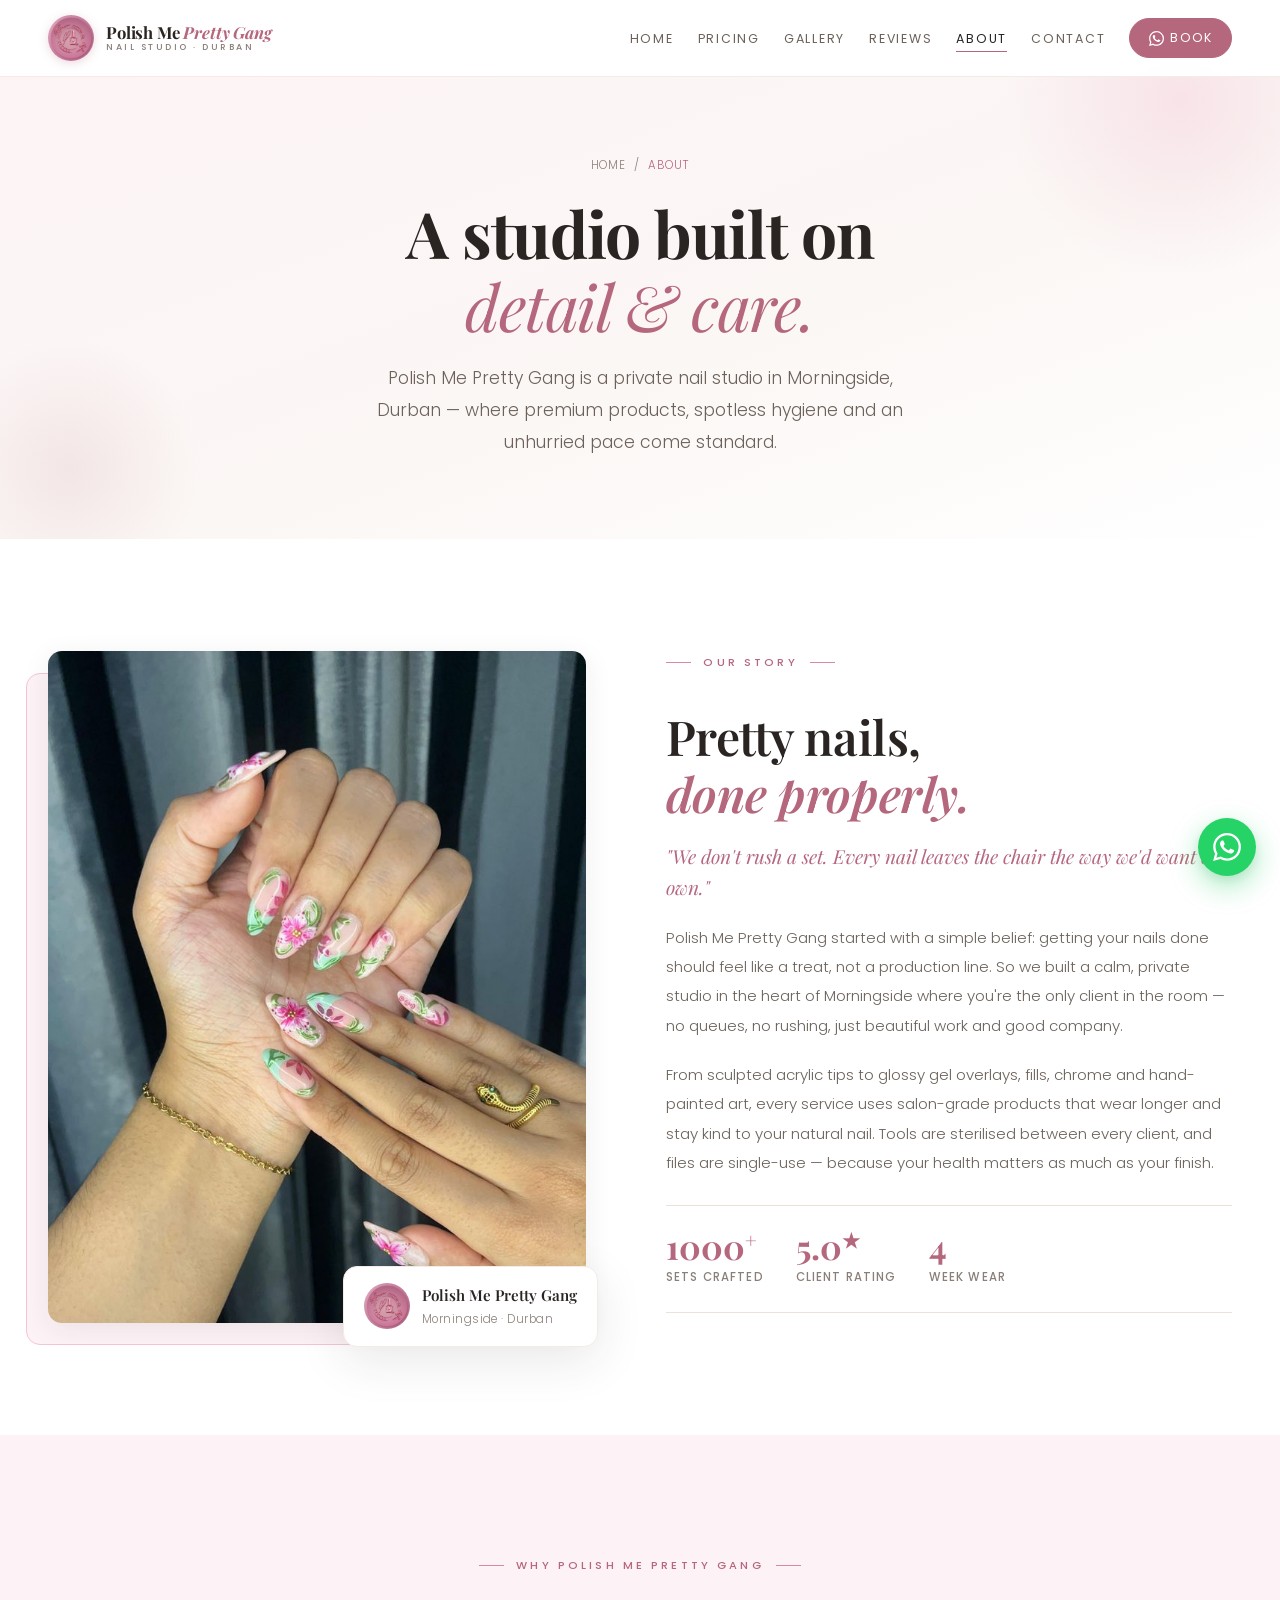
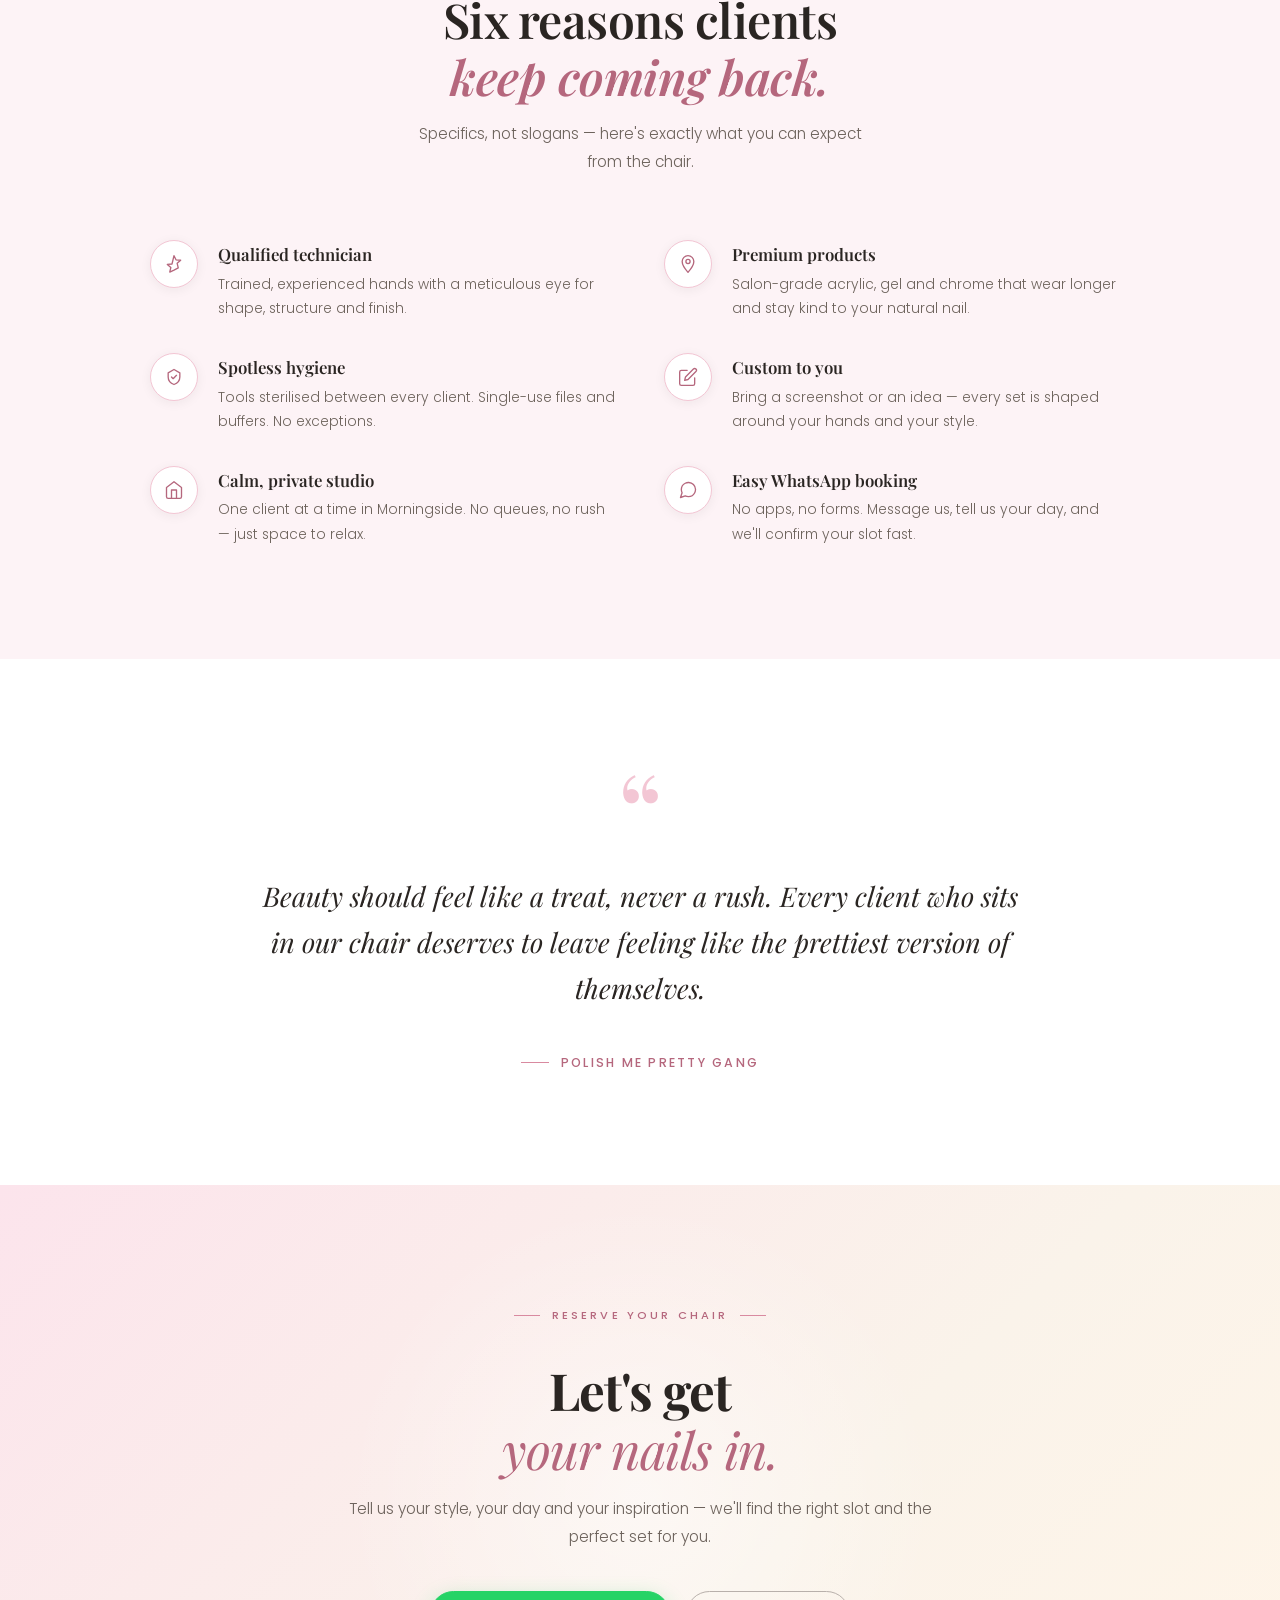
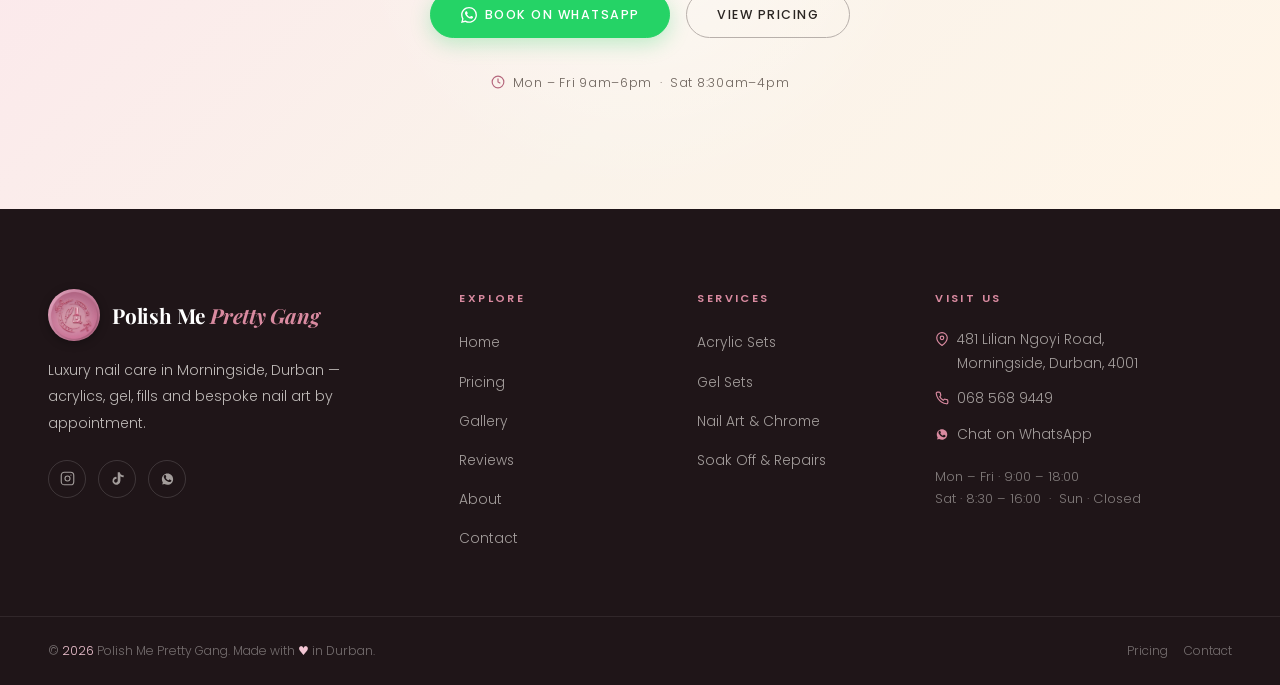
==== commit 39a27ccc: "Add customer nail photos and real social links - Replace stock gallery photos with 8 customer photos" ====
--- a/about.html
+++ b/about.html
@@ -3,34 +3,76 @@
 <head>
   <meta charset="UTF-8" />
   <meta name="viewport" content="width=device-width, initial-scale=1.0" />
-  <title>About — Luxe Nails Studio</title>
-  <meta name="description" content="The story, training, and standards behind Luxe Nails Studio in Sandton — founded by nail artist Zanele Dlamini." />
+
+  <title>About Us | Polish Me Pretty Gang — Durban Nail Studio</title>
+  <meta name="description" content="Meet Polish Me Pretty Gang — a boutique nail studio in Morningside, Durban built on premium products, spotless hygiene and beautiful, long-lasting nails." />
+  <link rel="canonical" href="https://polishmeprettygang.co.za/about.html" />
+  <meta name="robots" content="index, follow" />
+  <meta name="theme-color" content="#b5677d" />
+
+  <meta property="og:type" content="website" />
+  <meta property="og:site_name" content="Polish Me Pretty Gang" />
+  <meta property="og:title" content="About Us | Polish Me Pretty Gang" />
+  <meta property="og:description" content="A boutique nail studio in Morningside, Durban built on premium products, spotless hygiene and beautiful, long-lasting nails." />
+  <meta property="og:url" content="https://polishmeprettygang.co.za/about.html" />
+  <meta property="og:image" content="https://polishmeprettygang.co.za/assets/logo.jpg" />
+  <meta property="og:image:alt" content="Polish Me Pretty Gang nail studio logo" />
+  <meta property="og:locale" content="en_ZA" />
+
+  <meta name="twitter:card" content="summary_large_image" />
+  <meta name="twitter:title" content="About Us | Polish Me Pretty Gang" />
+  <meta name="twitter:description" content="A boutique nail studio in Morningside, Durban built on premium products, spotless hygiene and beautiful, long-lasting nails." />
+  <meta name="twitter:image" content="https://polishmeprettygang.co.za/assets/logo.jpg" />
+
+  <link rel="icon" type="image/jpeg" href="assets/logo.jpg" />
+  <link rel="apple-touch-icon" href="assets/logo.jpg" />
+  <link rel="manifest" href="site.webmanifest" />
+
   <link rel="preconnect" href="https://fonts.googleapis.com" />
   <link rel="preconnect" href="https://fonts.gstatic.com" crossorigin />
+  <link rel="preconnect" href="https://images.unsplash.com" crossorigin />
   <link href="https://fonts.googleapis.com/css2?family=Playfair+Display:ital,wght@0,400;0,600;0,700;1,400;1,600&family=Poppins:wght@300;400;500;600&display=swap" rel="stylesheet" />
   <link rel="stylesheet" href="styles.css" />
+
+  <script type="application/ld+json">
+  {
+    "@context": "https://schema.org",
+    "@type": "BreadcrumbList",
+    "itemListElement": [
+      { "@type": "ListItem", "position": 1, "name": "Home", "item": "https://polishmeprettygang.co.za/" },
+      { "@type": "ListItem", "position": 2, "name": "About", "item": "https://polishmeprettygang.co.za/about.html" }
+    ]
+  }
+  </script>
 </head>
 <body>
 
-  <!-- ===================== NAVBAR ===================== -->
+  <a href="#main" class="skip-link">Skip to content</a>
+
   <header class="navbar" id="navbar">
     <div class="navbar__wrap">
-      <a href="index.html" class="navbar__logo">
-        <span class="logo-accent">Luxe</span> Nails
+      <a href="index.html" class="navbar__logo" aria-label="Polish Me Pretty Gang — home">
+        <img src="assets/logo.jpg" alt="" class="navbar__logo-img" width="46" height="46" />
+        <span class="navbar__logo-text">
+          <span class="navbar__logo-name">Polish Me <em>Pretty Gang</em></span>
+          <span class="navbar__logo-tag">Nail Studio · Durban</span>
+        </span>
       </a>
-      <button class="navbar__toggle" id="navToggle" type="button" aria-label="Toggle navigation" aria-expanded="false">
+      <button class="navbar__toggle" id="navToggle" type="button" aria-label="Toggle navigation" aria-expanded="false" aria-controls="navMenu">
         <span></span><span></span><span></span>
       </button>
       <nav class="navbar__nav" id="navMenu" aria-label="Main navigation">
         <ul class="navbar__list">
           <li><a href="index.html"   class="nav-link">Home</a></li>
-          <li><a href="about.html"   class="nav-link is-page-active">About</a></li>
+          <li><a href="pricing.html" class="nav-link">Pricing</a></li>
           <li><a href="gallery.html" class="nav-link">Gallery</a></li>
+          <li><a href="reviews.html" class="nav-link">Reviews</a></li>
+          <li><a href="about.html"   class="nav-link is-page-active" aria-current="page">About</a></li>
+          <li><a href="contact.html" class="nav-link">Contact</a></li>
           <li>
-            <a href="https://wa.me/27112345678?text=Hi%20Luxe%20Nails%2C%20I%27d%20like%20to%20book%20an%20appointment."
-               class="nav-link nav-link--cta"
-               target="_blank" rel="noopener noreferrer">
-              Book Now
+            <a href="https://wa.me/27685689449?text=Hi%20Polish%20Me%20Pretty%20Gang%21%20I%27d%20like%20to%20book%20an%20appointment." class="nav-link nav-link--cta" target="_blank" rel="noopener noreferrer">
+              <svg viewBox="0 0 24 24" fill="currentColor" aria-hidden="true"><path d="M17.472 14.382c-.297-.149-1.758-.867-2.03-.967-.273-.099-.471-.148-.67.15-.197.297-.767.966-.94 1.164-.173.198-.347.223-.644.075-.297-.15-1.255-.463-2.39-1.475-.883-.788-1.48-1.761-1.653-2.059-.173-.297-.018-.458.13-.606.134-.133.298-.347.446-.52.149-.174.198-.298.298-.497.099-.198.05-.371-.025-.52-.075-.149-.669-1.612-.916-2.207-.242-.579-.487-.5-.669-.51-.173-.008-.371-.01-.57-.01-.198 0-.52.074-.792.372-.272.297-1.04 1.016-1.04 2.479 0 1.462 1.065 2.875 1.213 3.074.149.198 2.096 3.2 5.077 4.487.709.306 1.262.489 1.694.625.712.227 1.36.195 1.871.118.571-.085 1.758-.719 2.006-1.413.248-.694.248-1.289.173-1.413-.074-.124-.272-.198-.57-.347m-5.421 7.403h-.004a9.87 9.87 0 01-5.031-1.378l-.361-.214-3.741.982.998-3.648-.235-.374a9.86 9.86 0 01-1.51-5.26c.001-5.45 4.436-9.884 9.888-9.884 2.64 0 5.122 1.03 6.988 2.898a9.825 9.825 0 012.893 6.994c-.003 5.45-4.437 9.884-9.885 9.884m8.413-18.297A11.815 11.815 0 0012.05 0C5.495 0 .16 5.335.157 11.892c0 2.096.547 4.142 1.588 5.945L.057 24l6.305-1.654a11.882 11.882 0 005.683 1.448h.005c6.554 0 11.89-5.335 11.893-11.893a11.821 11.821 0 00-3.48-8.413"/></svg>
+              Book
             </a>
           </li>
         </ul>
@@ -38,286 +80,259 @@
     </div>
   </header>
 
-  <!-- ===================== PAGE HERO ===================== -->
-  <section class="page-hero">
-    <div class="container">
-      <div class="page-hero__inner">
-        <p class="section__eyebrow">The Studio</p>
-        <h1 class="page-hero__title">A small studio<br /><em>with a long memory.</em></h1>
-        <p class="page-hero__sub">
-          Five years of refined technique, a quiet room in Sandton,
-          and one rule: nothing leaves this chair until it's right.
-        </p>
-      </div>
-    </div>
-  </section>
-
-  <!-- ===================== STORY ===================== -->
-  <section class="section story">
-    <div class="container">
-      <div class="story__grid">
-
-        <div class="story__media reveal">
-          <div class="story__img-frame" aria-hidden="true"></div>
-          <img
-            src="https://images.unsplash.com/photo-1610992015732-2449b0dd2b33?w=720&h=900&fit=crop&q=85"
-            alt="Hands receiving a careful gel manicure"
-            class="story__img"
-          />
-          <div class="story__signature">
+  <main id="main">
+
+    <section class="page-hero">
+      <div class="container">
+        <div class="page-hero__inner">
+          <nav class="breadcrumb" aria-label="Breadcrumb">
+            <a href="index.html">Home</a> &nbsp;/&nbsp; <span aria-current="page">About</span>
+          </nav>
+          <h1 class="page-hero__title">A studio built on<br /><em>detail &amp; care.</em></h1>
+          <p class="page-hero__sub">
+            Polish Me Pretty Gang is a private nail studio in Morningside, Durban —
+            where premium products, spotless hygiene and an unhurried pace come standard.
+          </p>
+        </div>
+      </div>
+    </section>
+
+    <!-- ===================== STORY ===================== -->
+    <section class="section story">
+      <div class="container">
+        <div class="story__grid">
+
+          <div class="story__media reveal">
+            <div class="story__img-frame" aria-hidden="true"></div>
             <img
-              src="https://i.pravatar.cc/120?img=47"
-              alt="Zanele Dlamini, founder"
-              class="story__signature-img"
-              loading="lazy"
+              src="images/gallery/story-tropical-florals-720.jpg"
+              alt="A client's hand-painted tropical floral set by Polish Me Pretty Gang"
+              class="story__img"
+              width="720" height="900" loading="lazy" decoding="async"
             />
-            <div>
-              <p class="story__signature-name">Zanele Dlamini</p>
-              <p class="story__signature-role">Founder &amp; Lead Artist</p>
-            </div>
-          </div>
-        </div>
-
-        <div class="story__content reveal">
-          <p class="section__eyebrow">How It Began</p>
-          <h2 class="section__title">From one chair<br /><em>to a six-week waitlist.</em></h2>
-          <p class="story__lead">"I never wanted a busy salon. I wanted a quiet one — where every set is done properly."</p>
-          <p class="story__text">
-            Luxe Nails Studio began in 2021 as a single chair in Zanele's apartment: three loyal
-            clients, one ring light, and a refusal to rush. Six months later, she signed the
-            lease on a private studio in Sandton. Within a year, she was booked out a month ahead.
+            <div class="story__badge">
+              <img src="assets/logo.jpg" alt="" class="story__badge-logo" width="46" height="46" loading="lazy" />
+              <div>
+                <p class="story__badge-name">Polish Me Pretty Gang</p>
+                <p class="story__badge-role">Morningside · Durban</p>
+              </div>
+            </div>
+          </div>
+
+          <div class="story__content reveal">
+            <p class="section__eyebrow">Our Story</p>
+            <h2 class="section__title">Pretty nails,<br /><em>done properly.</em></h2>
+            <p class="story__lead">"We don't rush a set. Every nail leaves the chair the way we'd want our own."</p>
+            <p class="story__text">
+              Polish Me Pretty Gang started with a simple belief: getting your nails done should
+              feel like a treat, not a production line. So we built a calm, private studio in the
+              heart of Morningside where you're the only client in the room — no queues, no rushing,
+              just beautiful work and good company.
+            </p>
+            <p class="story__text">
+              From sculpted acrylic tips to glossy gel overlays, fills, chrome and hand-painted art,
+              every service uses salon-grade products that wear longer and stay kind to your natural
+              nail. Tools are sterilised between every client, and files are single-use — because
+              your health matters as much as your finish.
+            </p>
+            <div class="story__stats">
+              <div class="story__stat">
+                <span class="story__stat-num">1000<sup>+</sup></span>
+                <span class="story__stat-label">Sets Crafted</span>
+              </div>
+              <div class="story__stat">
+                <span class="story__stat-num">5.0<sup>★</sup></span>
+                <span class="story__stat-label">Client Rating</span>
+              </div>
+              <div class="story__stat">
+                <span class="story__stat-num">4</span>
+                <span class="story__stat-label">Week Wear</span>
+              </div>
+            </div>
+          </div>
+
+        </div>
+      </div>
+    </section>
+
+    <!-- ===================== WHY ===================== -->
+    <section class="section why">
+      <div class="container">
+        <div class="section__header reveal">
+          <p class="section__eyebrow">Why Polish Me Pretty Gang</p>
+          <h2 class="section__title">Six reasons clients<br /><em>keep coming back.</em></h2>
+          <p class="section__sub">Specifics, not slogans — here's exactly what you can expect from the chair.</p>
+        </div>
+
+        <div class="why__grid">
+          <div class="why__item reveal">
+            <span class="why__icon"><svg viewBox="0 0 24 24" fill="none" stroke="currentColor" stroke-width="1.6" stroke-linecap="round" stroke-linejoin="round" aria-hidden="true"><path d="M12 2l2.4 5 5.6.5-4.2 3.7 1.3 5.5L12 19.3 6.9 21.7l1.3-5.5L4 12.5l5.6-.5L12 2z"/></svg></span>
+            <div>
+              <h3 class="why__title">Qualified technician</h3>
+              <p class="why__text">Trained, experienced hands with a meticulous eye for shape, structure and finish.</p>
+            </div>
+          </div>
+          <div class="why__item reveal">
+            <span class="why__icon"><svg viewBox="0 0 24 24" fill="none" stroke="currentColor" stroke-width="1.6" stroke-linecap="round" stroke-linejoin="round" aria-hidden="true"><path d="M12 2a7 7 0 017 7c0 5-7 13-7 13S5 14 5 9a7 7 0 017-7z"/><circle cx="12" cy="9" r="2.5"/></svg></span>
+            <div>
+              <h3 class="why__title">Premium products</h3>
+              <p class="why__text">Salon-grade acrylic, gel and chrome that wear longer and stay kind to your natural nail.</p>
+            </div>
+          </div>
+          <div class="why__item reveal">
+            <span class="why__icon"><svg viewBox="0 0 24 24" fill="none" stroke="currentColor" stroke-width="1.6" stroke-linecap="round" stroke-linejoin="round" aria-hidden="true"><path d="M9 12l2 2 4-4"/><path d="M12 3l7 4v5c0 4.5-3 7.5-7 9-4-1.5-7-4.5-7-9V7l7-4z"/></svg></span>
+            <div>
+              <h3 class="why__title">Spotless hygiene</h3>
+              <p class="why__text">Tools sterilised between every client. Single-use files and buffers. No exceptions.</p>
+            </div>
+          </div>
+          <div class="why__item reveal">
+            <span class="why__icon"><svg viewBox="0 0 24 24" fill="none" stroke="currentColor" stroke-width="1.6" stroke-linecap="round" stroke-linejoin="round" aria-hidden="true"><path d="M11 4H4a2 2 0 00-2 2v14a2 2 0 002 2h14a2 2 0 002-2v-7"/><path d="M18.5 2.5a2.121 2.121 0 013 3L12 15l-4 1 1-4 9.5-9.5z"/></svg></span>
+            <div>
+              <h3 class="why__title">Custom to you</h3>
+              <p class="why__text">Bring a screenshot or an idea — every set is shaped around your hands and your style.</p>
+            </div>
+          </div>
+          <div class="why__item reveal">
+            <span class="why__icon"><svg viewBox="0 0 24 24" fill="none" stroke="currentColor" stroke-width="1.6" stroke-linecap="round" stroke-linejoin="round" aria-hidden="true"><path d="M3 9l9-7 9 7v11a2 2 0 01-2 2H5a2 2 0 01-2-2V9z"/><polyline points="9 22 9 12 15 12 15 22"/></svg></span>
+            <div>
+              <h3 class="why__title">Calm, private studio</h3>
+              <p class="why__text">One client at a time in Morningside. No queues, no rush — just space to relax.</p>
+            </div>
+          </div>
+          <div class="why__item reveal">
+            <span class="why__icon"><svg viewBox="0 0 24 24" fill="none" stroke="currentColor" stroke-width="1.6" stroke-linecap="round" stroke-linejoin="round" aria-hidden="true"><path d="M21 11.5a8.38 8.38 0 01-.9 3.8 8.5 8.5 0 01-7.6 4.7 8.38 8.38 0 01-3.8-.9L3 21l1.9-5.7a8.38 8.38 0 01-.9-3.8 8.5 8.5 0 014.7-7.6 8.38 8.38 0 013.8-.9h.5a8.48 8.48 0 018 8v.5z"/></svg></span>
+            <div>
+              <h3 class="why__title">Easy WhatsApp booking</h3>
+              <p class="why__text">No apps, no forms. Message us, tell us your day, and we'll confirm your slot fast.</p>
+            </div>
+          </div>
+        </div>
+      </div>
+    </section>
+
+    <!-- ===================== PHILOSOPHY ===================== -->
+    <section class="section philosophy">
+      <div class="container">
+        <div class="philosophy__inner reveal">
+          <span class="philosophy__mark" aria-hidden="true">&ldquo;</span>
+          <blockquote class="philosophy__quote">
+            Beauty should feel like a treat, never a rush. Every client who sits in our chair
+            deserves to leave feeling like the prettiest version of themselves.
+          </blockquote>
+          <p class="philosophy__attr">Polish Me Pretty Gang</p>
+        </div>
+      </div>
+    </section>
+
+    <!-- ===================== CTA ===================== -->
+    <section class="section cta-section" id="book">
+      <div class="container">
+        <div class="cta-section__inner reveal">
+          <p class="section__eyebrow">Reserve Your Chair</p>
+          <h2 class="cta-section__title">Let's get<br /><em>your nails in.</em></h2>
+          <p class="cta-section__sub">
+            Tell us your style, your day and your inspiration — we'll find the right slot
+            and the perfect set for you.
           </p>
-          <p class="story__text">
-            What sets the work apart isn't speed — it's restraint. Zanele won't take on a design
-            she hasn't perfected, won't compromise on the products she uses, and won't squeeze
-            three clients into the time one deserves. After her diploma in advanced nail
-            technology in 2020, she trained under master artists in Cape Town and London to
-            deepen her gel-art and structural acrylic skills.
+          <div class="cta-section__actions">
+            <a href="https://wa.me/27685689449?text=Hi%20Polish%20Me%20Pretty%20Gang%21%20I%27d%20like%20to%20book%20an%20appointment." class="btn btn--whatsapp" target="_blank" rel="noopener noreferrer">
+              <svg viewBox="0 0 24 24" fill="currentColor" aria-hidden="true"><path d="M17.472 14.382c-.297-.149-1.758-.867-2.03-.967-.273-.099-.471-.148-.67.15-.197.297-.767.966-.94 1.164-.173.198-.347.223-.644.075-.297-.15-1.255-.463-2.39-1.475-.883-.788-1.48-1.761-1.653-2.059-.173-.297-.018-.458.13-.606.134-.133.298-.347.446-.52.149-.174.198-.298.298-.497.099-.198.05-.371-.025-.52-.075-.149-.669-1.612-.916-2.207-.242-.579-.487-.5-.669-.51-.173-.008-.371-.01-.57-.01-.198 0-.52.074-.792.372-.272.297-1.04 1.016-1.04 2.479 0 1.462 1.065 2.875 1.213 3.074.149.198 2.096 3.2 5.077 4.487.709.306 1.262.489 1.694.625.712.227 1.36.195 1.871.118.571-.085 1.758-.719 2.006-1.413.248-.694.248-1.289.173-1.413-.074-.124-.272-.198-.57-.347m-5.421 7.403h-.004a9.87 9.87 0 01-5.031-1.378l-.361-.214-3.741.982.998-3.648-.235-.374a9.86 9.86 0 01-1.51-5.26c.001-5.45 4.436-9.884 9.888-9.884 2.64 0 5.122 1.03 6.988 2.898a9.825 9.825 0 012.893 6.994c-.003 5.45-4.437 9.884-9.885 9.884m8.413-18.297A11.815 11.815 0 0012.05 0C5.495 0 .16 5.335.157 11.892c0 2.096.547 4.142 1.588 5.945L.057 24l6.305-1.654a11.882 11.882 0 005.683 1.448h.005c6.554 0 11.89-5.335 11.893-11.893a11.821 11.821 0 00-3.48-8.413"/></svg>
+              Book on WhatsApp
+            </a>
+            <a href="pricing.html" class="btn btn--outline">View Pricing</a>
+          </div>
+          <p class="cta-section__hours">
+            <svg viewBox="0 0 24 24" fill="none" stroke="currentColor" stroke-width="2" width="14" height="14" aria-hidden="true"><circle cx="12" cy="12" r="10"/><polyline points="12 6 12 12 16 14"/></svg>
+            Mon – Fri 9am–6pm &nbsp;·&nbsp; Sat 8:30am–4pm
           </p>
-          <div class="story__stats">
-            <div class="story__stat">
-              <span class="story__stat-num">500<sup>+</sup></span>
-              <span class="story__stat-label">Sets Crafted</span>
-            </div>
-            <div class="story__stat">
-              <span class="story__stat-num">5</span>
-              <span class="story__stat-label">Years Refining</span>
-            </div>
-            <div class="story__stat">
-              <span class="story__stat-num">3</span>
-              <span class="story__stat-label">Week Wear</span>
-            </div>
-          </div>
-        </div>
-
-      </div>
-    </div>
-  </section>
-
-  <!-- ===================== WHY CHOOSE US ===================== -->
-  <section class="section why">
-    <div class="container">
-      <div class="section__header reveal">
-        <p class="section__eyebrow">Why Luxe</p>
-        <h2 class="section__title">Six reasons clients<br /><em>keep coming back.</em></h2>
-        <p class="section__sub">Specifics, not slogans. Here's exactly what you can expect from the chair.</p>
-      </div>
-
-      <div class="why__grid">
-
-        <div class="why__item reveal">
-          <span class="why__icon">
-            <svg viewBox="0 0 24 24" fill="none" stroke="currentColor" stroke-width="1.6" stroke-linecap="round" stroke-linejoin="round" aria-hidden="true">
-              <path d="M6 9V6a3 3 0 016 0v3"/>
-              <path d="M12 9V6a3 3 0 016 0v3"/>
-              <path d="M5 9h14l-1 11a2 2 0 01-2 1.8H8A2 2 0 016 20L5 9z"/>
-            </svg>
-          </span>
-          <div>
-            <h3 class="why__title">Five years of mastery</h3>
-            <p class="why__text">Hundreds of hands shaped, polished, and perfected. Every technique earned, not borrowed.</p>
-          </div>
-        </div>
-
-        <div class="why__item reveal">
-          <span class="why__icon">
-            <svg viewBox="0 0 24 24" fill="none" stroke="currentColor" stroke-width="1.6" stroke-linecap="round" stroke-linejoin="round" aria-hidden="true">
-              <path d="M12 2a7 7 0 017 7c0 5-7 13-7 13S5 14 5 9a7 7 0 017-7z"/>
-              <circle cx="12" cy="9" r="2.5"/>
-            </svg>
-          </span>
-          <div>
-            <h3 class="why__title">Non-toxic, every time</h3>
-            <p class="why__text">Salon-grade, low-odour, vegan-friendly products. Your nails breathe, your lungs do too.</p>
-          </div>
-        </div>
-
-        <div class="why__item reveal">
-          <span class="why__icon">
-            <svg viewBox="0 0 24 24" fill="none" stroke="currentColor" stroke-width="1.6" stroke-linecap="round" stroke-linejoin="round" aria-hidden="true">
-              <polygon points="12 2 14 9 21 10 16 15 17 22 12 18 7 22 8 15 3 10 10 9 12 2"/>
-            </svg>
-          </span>
-          <div>
-            <h3 class="why__title">Hospital-grade hygiene</h3>
-            <p class="why__text">Tools sterilised between every client. Single-use buffers and files. No exceptions.</p>
-          </div>
-        </div>
-
-        <div class="why__item reveal">
-          <span class="why__icon">
-            <svg viewBox="0 0 24 24" fill="none" stroke="currentColor" stroke-width="1.6" stroke-linecap="round" stroke-linejoin="round" aria-hidden="true">
-              <path d="M11 4H4a2 2 0 00-2 2v14a2 2 0 002 2h14a2 2 0 002-2v-7"/>
-              <path d="M18.5 2.5a2.121 2.121 0 013 3L12 15l-4 1 1-4 9.5-9.5z"/>
-            </svg>
-          </span>
-          <div>
-            <h3 class="why__title">Custom to you</h3>
-            <p class="why__text">No templates, no stencils. Every set is sketched around your hands, your style, your day.</p>
-          </div>
-        </div>
-
-        <div class="why__item reveal">
-          <span class="why__icon">
-            <svg viewBox="0 0 24 24" fill="none" stroke="currentColor" stroke-width="1.6" stroke-linecap="round" stroke-linejoin="round" aria-hidden="true">
-              <path d="M3 9l9-7 9 7v11a2 2 0 01-2 2H5a2 2 0 01-2-2V9z"/>
-              <polyline points="9 22 9 12 15 12 15 22"/>
-            </svg>
-          </span>
-          <div>
-            <h3 class="why__title">Calm, private studio</h3>
-            <p class="why__text">One artist, one client at a time. No queues, no rushed conversations. Just space to breathe.</p>
-          </div>
-        </div>
-
-        <div class="why__item reveal">
-          <span class="why__icon">
-            <svg viewBox="0 0 24 24" fill="none" stroke="currentColor" stroke-width="1.6" stroke-linecap="round" stroke-linejoin="round" aria-hidden="true">
-              <path d="M22 11.08V12a10 10 0 11-5.93-9.14"/>
-              <polyline points="22 4 12 14.01 9 11.01"/>
-            </svg>
-          </span>
-          <div>
-            <h3 class="why__title">Three-week guarantee</h3>
-            <p class="why__text">If a gel chips before the third week, we fix it on us. Our work earns its longevity.</p>
-          </div>
-        </div>
-
-      </div>
-    </div>
-  </section>
-
-  <!-- ===================== PHILOSOPHY ===================== -->
-  <section class="section philosophy">
-    <div class="container">
-      <div class="philosophy__inner reveal">
-        <span class="philosophy__mark" aria-hidden="true">"</span>
-        <blockquote class="philosophy__quote">
-          Beauty should feel luxurious, not rushed. Every client who walks
-          through this door deserves to feel like the only one in the room.
-        </blockquote>
-        <p class="philosophy__attr">Zanele Dlamini · Founder</p>
-      </div>
-    </div>
-  </section>
-
-  <!-- ===================== CTA ===================== -->
-  <section class="section cta-section" id="contact">
-    <div class="container">
-      <div class="cta-section__inner reveal">
-        <p class="section__eyebrow">Reserve Your Chair</p>
-        <h2 class="cta-section__title">Let's get<br /><em>your nails in.</em></h2>
-        <p class="cta-section__sub">
-          Tell us your day, your style, your inspiration —
-          we'll find the right slot and design for you.
-        </p>
-        <div class="cta-section__actions">
-          <a href="https://wa.me/27112345678?text=Hi%20Zanele%2C%20I%27d%20love%20to%20book%20an%20appointment%20at%20Luxe%20Nails."
-             class="btn btn--primary"
-             target="_blank" rel="noopener noreferrer">
-            Book on WhatsApp
-          </a>
-          <a href="tel:+27112345678" class="btn btn--outline">Call the Studio</a>
-        </div>
-        <p class="cta-section__hours">
-          <svg viewBox="0 0 24 24" fill="none" stroke="currentColor" stroke-width="2" width="14" height="14" aria-hidden="true"><circle cx="12" cy="12" r="10"/><polyline points="12 6 12 12 16 14"/></svg>
-          Monday – Saturday &nbsp;·&nbsp; 9:00 AM – 6:00 PM
-        </p>
-      </div>
-    </div>
-  </section>
+        </div>
+      </div>
+    </section>
+
+  </main>
 
   <!-- ===================== FOOTER ===================== -->
   <footer class="footer">
     <div class="footer__top">
       <div class="container footer__grid">
-
         <div class="footer__brand">
-          <p class="footer__logo"><span>Luxe</span> Nails</p>
-          <p class="footer__tagline">A boutique nail studio for those who notice the details.</p>
+          <div class="footer__brand-row">
+            <img src="assets/logo.jpg" alt="" class="footer__logo-img" width="52" height="52" loading="lazy" />
+            <p class="footer__logo">Polish Me <span>Pretty Gang</span></p>
+          </div>
+          <p class="footer__tagline">Luxury nail care in Morningside, Durban — acrylics, gel, fills and bespoke nail art by appointment.</p>
           <div class="footer__social">
-            <a href="https://instagram.com/luxenails" target="_blank" rel="noopener noreferrer" class="footer__social-link" aria-label="Instagram">
+            <a href="https://www.instagram.com/polishmeprettygang_durban/" target="_blank" rel="noopener noreferrer" class="footer__social-link" aria-label="Instagram">
               <svg viewBox="0 0 24 24" fill="none" stroke="currentColor" stroke-width="1.8" aria-hidden="true"><rect x="2" y="2" width="20" height="20" rx="5"/><circle cx="12" cy="12" r="4"/><circle cx="17.5" cy="6.5" r="1" fill="currentColor" stroke="none"/></svg>
             </a>
-            <a href="https://tiktok.com/@luxenails" target="_blank" rel="noopener noreferrer" class="footer__social-link" aria-label="TikTok">
+            <a href="https://www.tiktok.com/@polish.me.pretty.gang26" target="_blank" rel="noopener noreferrer" class="footer__social-link" aria-label="TikTok">
               <svg viewBox="0 0 24 24" fill="currentColor" aria-hidden="true"><path d="M19.59 6.69a4.83 4.83 0 01-3.77-4.25V2h-3.45v13.67a2.89 2.89 0 01-5.2 1.74 2.89 2.89 0 012.31-4.64 2.93 2.93 0 01.88.13V9.4a6.84 6.84 0 00-1-.05A6.33 6.33 0 005.8 20.1a6.34 6.34 0 0010.86-4.43V8.42a8.16 8.16 0 005.16 1.71V6.7a4.85 4.85 0 01-2.23-.01z"/></svg>
             </a>
-            <a href="https://wa.me/27112345678" target="_blank" rel="noopener noreferrer" class="footer__social-link" aria-label="WhatsApp">
+            <a href="https://wa.me/27685689449" target="_blank" rel="noopener noreferrer" class="footer__social-link" aria-label="WhatsApp">
               <svg viewBox="0 0 24 24" fill="currentColor" aria-hidden="true"><path d="M17.5 14.4c-.3-.1-1.7-.9-2-1s-.5-.1-.7.1c-.2.3-.7 1-.9 1.2s-.4.2-.6.1-1.3-.5-2.4-1.5c-.9-.8-1.5-1.8-1.7-2.1s0-.5.1-.6.3-.3.4-.5c.1-.2.2-.3.3-.5s.1-.4 0-.5-.7-1.6-.9-2.2c-.3-.6-.5-.5-.7-.5h-.6c-.2 0-.5.1-.8.4s-1 1-1 2.5 1.1 2.9 1.2 3.1c.1.2 2.1 3.2 5.1 4.5.7.3 1.3.5 1.7.6.7.2 1.4.2 1.9.1.6-.1 1.7-.7 2-1.4.2-.7.2-1.3.2-1.4-.2-.2-.4-.3-.6-.4M12 22h-.1c-1.7 0-3.3-.4-4.8-1.3l-3.5.9.9-3.4C3.5 16.6 3 14.9 3 13c0-5 4-9 9-9 2.4 0 4.7 1 6.4 2.6S21 10.6 21 13c0 5-4 9-9 9z"/></svg>
             </a>
           </div>
         </div>
-
         <div class="footer__col">
-          <h4 class="footer__col-title">Explore</h4>
+          <h2 class="footer__col-title">Explore</h2>
           <ul class="footer__links">
             <li><a href="index.html"   class="footer__link">Home</a></li>
+            <li><a href="pricing.html" class="footer__link">Pricing</a></li>
+            <li><a href="gallery.html" class="footer__link">Gallery</a></li>
+            <li><a href="reviews.html" class="footer__link">Reviews</a></li>
             <li><a href="about.html"   class="footer__link">About</a></li>
-            <li><a href="gallery.html" class="footer__link">Gallery</a></li>
-            <li><a href="https://wa.me/27112345678?text=Hi%20Luxe%20Nails%2C%20I%27d%20like%20to%20book%20an%20appointment." target="_blank" rel="noopener noreferrer" class="footer__link">Book Now</a></li>
+            <li><a href="contact.html" class="footer__link">Contact</a></li>
           </ul>
         </div>
-
         <div class="footer__col">
-          <h4 class="footer__col-title">Get In Touch</h4>
+          <h2 class="footer__col-title">Services</h2>
+          <ul class="footer__links">
+            <li><a href="pricing.html#acrylic" class="footer__link">Acrylic Sets</a></li>
+            <li><a href="pricing.html#gel"     class="footer__link">Gel Sets</a></li>
+            <li><a href="pricing.html#extras"  class="footer__link">Nail Art &amp; Chrome</a></li>
+            <li><a href="pricing.html#extras"  class="footer__link">Soak Off &amp; Repairs</a></li>
+          </ul>
+        </div>
+        <div class="footer__col">
+          <h2 class="footer__col-title">Visit Us</h2>
           <address class="footer__address">
-            <p>12 Blossom Street<br />Sandton, Johannesburg, 2196</p>
+            <p class="footer__contact-line">
+              <svg viewBox="0 0 24 24" fill="none" stroke="currentColor" stroke-width="2" aria-hidden="true"><path d="M21 10c0 7-9 13-9 13s-9-6-9-13a9 9 0 0118 0z"/><circle cx="12" cy="10" r="3"/></svg>
+              481 Lilian Ngoyi Road,<br />Morningside, Durban, 4001
+            </p>
             <p class="footer__contact-line">
               <svg viewBox="0 0 24 24" fill="none" stroke="currentColor" stroke-width="2" aria-hidden="true"><path d="M22 16.92v3a2 2 0 01-2.18 2 19.79 19.79 0 01-8.63-3.07 19.5 19.5 0 01-6-6 19.79 19.79 0 01-3.07-8.67A2 2 0 014.11 2h3a2 2 0 012 1.72 12.84 12.84 0 00.7 2.81 2 2 0 01-.45 2.11L8.09 9.91a16 16 0 006 6l1.27-1.27a2 2 0 012.11-.45 12.84 12.84 0 002.81.7A2 2 0 0122 16.92z"/></svg>
-              <a href="tel:+27112345678" class="footer__link">+27 11 234 5678</a>
+              <a href="tel:+27685689449" class="footer__link">068 568 9449</a>
             </p>
             <p class="footer__contact-line">
               <svg viewBox="0 0 24 24" fill="currentColor" aria-hidden="true"><path d="M17.5 14.4c-.3-.1-1.7-.9-2-1s-.5-.1-.7.1c-.2.3-.7 1-.9 1.2s-.4.2-.6.1-1.3-.5-2.4-1.5c-.9-.8-1.5-1.8-1.7-2.1s0-.5.1-.6.3-.3.4-.5c.1-.2.2-.3.3-.5s.1-.4 0-.5-.7-1.6-.9-2.2c-.3-.6-.5-.5-.7-.5h-.6c-.2 0-.5.1-.8.4s-1 1-1 2.5 1.1 2.9 1.2 3.1c.1.2 2.1 3.2 5.1 4.5.7.3 1.3.5 1.7.6.7.2 1.4.2 1.9.1.6-.1 1.7-.7 2-1.4.2-.7.2-1.3.2-1.4-.2-.2-.4-.3-.6-.4M12 22h-.1c-1.7 0-3.3-.4-4.8-1.3l-3.5.9.9-3.4C3.5 16.6 3 14.9 3 13c0-5 4-9 9-9 2.4 0 4.7 1 6.4 2.6S21 10.6 21 13c0 5-4 9-9 9z"/></svg>
-              <a href="https://wa.me/27112345678" target="_blank" rel="noopener noreferrer" class="footer__link">WhatsApp Us</a>
-            </p>
-            <p class="footer__contact-line">
-              <svg viewBox="0 0 24 24" fill="none" stroke="currentColor" stroke-width="2" aria-hidden="true"><path d="M4 4h16c1.1 0 2 .9 2 2v12c0 1.1-.9 2-2 2H4c-1.1 0-2-.9-2-2V6c0-1.1.9-2 2-2z"/><polyline points="22,6 12,13 2,6"/></svg>
-              <a href="mailto:hello@luxenails.co.za" class="footer__link">hello@luxenails.co.za</a>
-            </p>
-            <p class="footer__hours">Mon – Sat · 9:00 – 18:00</p>
+              <a href="https://wa.me/27685689449" target="_blank" rel="noopener noreferrer" class="footer__link">Chat on WhatsApp</a>
+            </p>
+            <p class="footer__hours">Mon – Fri · 9:00 – 18:00<br />Sat · 8:30 – 16:00 &nbsp;·&nbsp; Sun · Closed</p>
           </address>
         </div>
-
       </div>
     </div>
-
     <div class="footer__bottom">
       <div class="container footer__bottom-inner">
-        <p class="footer__copy">&copy; <span id="footerYear">2026</span> Luxe Nails Studio. Crafted with <span>care</span>.</p>
+        <p class="footer__copy">&copy; <span id="footerYear">2026</span> Polish Me Pretty Gang. Made with <span>♥</span> in Durban.</p>
+        <p class="footer__legal"><a href="pricing.html">Pricing</a><a href="contact.html">Contact</a></p>
       </div>
     </div>
   </footer>
 
-  <!-- ===================== FLOATING WHATSAPP ===================== -->
-  <a href="https://wa.me/27112345678?text=Hi%20Luxe%20Nails%2C%20I%27d%20like%20to%20book%20an%20appointment."
-     class="whatsapp-float"
-     target="_blank" rel="noopener noreferrer"
-     aria-label="Chat with us on WhatsApp">
-    <svg viewBox="0 0 24 24" fill="currentColor" aria-hidden="true">
-      <path d="M17.472 14.382c-.297-.149-1.758-.867-2.03-.967-.273-.099-.471-.148-.67.15-.197.297-.767.966-.94 1.164-.173.198-.347.223-.644.075-.297-.15-1.255-.463-2.39-1.475-.883-.788-1.48-1.761-1.653-2.059-.173-.297-.018-.458.13-.606.134-.133.298-.347.446-.52.149-.174.198-.298.298-.497.099-.198.05-.371-.025-.52-.075-.149-.669-1.612-.916-2.207-.242-.579-.487-.5-.669-.51-.173-.008-.371-.01-.57-.01-.198 0-.52.074-.792.372-.272.297-1.04 1.016-1.04 2.479 0 1.462 1.065 2.875 1.213 3.074.149.198 2.096 3.2 5.077 4.487.709.306 1.262.489 1.694.625.712.227 1.36.195 1.871.118.571-.085 1.758-.719 2.006-1.413.248-.694.248-1.289.173-1.413-.074-.124-.272-.198-.57-.347m-5.421 7.403h-.004a9.87 9.87 0 01-5.031-1.378l-.361-.214-3.741.982.998-3.648-.235-.374a9.86 9.86 0 01-1.51-5.26c.001-5.45 4.436-9.884 9.888-9.884 2.64 0 5.122 1.03 6.988 2.898a9.825 9.825 0 012.893 6.994c-.003 5.45-4.437 9.884-9.885 9.884m8.413-18.297A11.815 11.815 0 0012.05 0C5.495 0 .16 5.335.157 11.892c0 2.096.547 4.142 1.588 5.945L.057 24l6.305-1.654a11.882 11.882 0 005.683 1.448h.005c6.554 0 11.89-5.335 11.893-11.893a11.821 11.821 0 00-3.48-8.413"/>
-    </svg>
+  <a href="https://wa.me/27685689449?text=Hi%20Polish%20Me%20Pretty%20Gang%21%20I%27d%20like%20to%20book%20an%20appointment." class="whatsapp-float" target="_blank" rel="noopener noreferrer" aria-label="Chat with us on WhatsApp">
+    <svg viewBox="0 0 24 24" fill="currentColor" aria-hidden="true"><path d="M17.472 14.382c-.297-.149-1.758-.867-2.03-.967-.273-.099-.471-.148-.67.15-.197.297-.767.966-.94 1.164-.173.198-.347.223-.644.075-.297-.15-1.255-.463-2.39-1.475-.883-.788-1.48-1.761-1.653-2.059-.173-.297-.018-.458.13-.606.134-.133.298-.347.446-.52.149-.174.198-.298.298-.497.099-.198.05-.371-.025-.52-.075-.149-.669-1.612-.916-2.207-.242-.579-.487-.5-.669-.51-.173-.008-.371-.01-.57-.01-.198 0-.52.074-.792.372-.272.297-1.04 1.016-1.04 2.479 0 1.462 1.065 2.875 1.213 3.074.149.198 2.096 3.2 5.077 4.487.709.306 1.262.489 1.694.625.712.227 1.36.195 1.871.118.571-.085 1.758-.719 2.006-1.413.248-.694.248-1.289.173-1.413-.074-.124-.272-.198-.57-.347m-5.421 7.403h-.004a9.87 9.87 0 01-5.031-1.378l-.361-.214-3.741.982.998-3.648-.235-.374a9.86 9.86 0 01-1.51-5.26c.001-5.45 4.436-9.884 9.888-9.884 2.64 0 5.122 1.03 6.988 2.898a9.825 9.825 0 012.893 6.994c-.003 5.45-4.437 9.884-9.885 9.884m8.413-18.297A11.815 11.815 0 0012.05 0C5.495 0 .16 5.335.157 11.892c0 2.096.547 4.142 1.588 5.945L.057 24l6.305-1.654a11.882 11.882 0 005.683 1.448h.005c6.554 0 11.89-5.335 11.893-11.893a11.821 11.821 0 00-3.48-8.413"/></svg>
     <span class="whatsapp-float__tooltip">Book on WhatsApp</span>
   </a>
+
+  <div class="mobile-cta">
+    <a href="https://wa.me/27685689449?text=Hi%20Polish%20Me%20Pretty%20Gang%21%20I%27d%20like%20to%20book%20an%20appointment." class="btn btn--whatsapp" target="_blank" rel="noopener noreferrer">
+      <svg viewBox="0 0 24 24" fill="currentColor" aria-hidden="true"><path d="M17.472 14.382c-.297-.149-1.758-.867-2.03-.967-.273-.099-.471-.148-.67.15-.197.297-.767.966-.94 1.164-.173.198-.347.223-.644.075-.297-.15-1.255-.463-2.39-1.475-.883-.788-1.48-1.761-1.653-2.059-.173-.297-.018-.458.13-.606.134-.133.298-.347.446-.52.149-.174.198-.298.298-.497.099-.198.05-.371-.025-.52-.075-.149-.669-1.612-.916-2.207-.242-.579-.487-.5-.669-.51-.173-.008-.371-.01-.57-.01-.198 0-.52.074-.792.372-.272.297-1.04 1.016-1.04 2.479 0 1.462 1.065 2.875 1.213 3.074.149.198 2.096 3.2 5.077 4.487.709.306 1.262.489 1.694.625.712.227 1.36.195 1.871.118.571-.085 1.758-.719 2.006-1.413.248-.694.248-1.289.173-1.413-.074-.124-.272-.198-.57-.347m-5.421 7.403h-.004a9.87 9.87 0 01-5.031-1.378l-.361-.214-3.741.982.998-3.648-.235-.374a9.86 9.86 0 01-1.51-5.26c.001-5.45 4.436-9.884 9.888-9.884 2.64 0 5.122 1.03 6.988 2.898a9.825 9.825 0 012.893 6.994c-.003 5.45-4.437 9.884-9.885 9.884m8.413-18.297A11.815 11.815 0 0012.05 0C5.495 0 .16 5.335.157 11.892c0 2.096.547 4.142 1.588 5.945L.057 24l6.305-1.654a11.882 11.882 0 005.683 1.448h.005c6.554 0 11.89-5.335 11.893-11.893a11.821 11.821 0 00-3.48-8.413"/></svg>
+      Book on WhatsApp
+    </a>
+  </div>
 
   <script src="script.js"></script>
 </body>
--- a/styles.css
+++ b/styles.css
@@ -1,6 +1,7 @@
 /* ============================================================
-   Luxe Nails Studio — Stylesheet
-   Theme: Light Premium (White / Soft Pink / Gold)
+   Polish Me Pretty Gang — Stylesheet
+   Boutique nail studio · Morningside, Durban
+   Theme: Soft Luxury (White / Blush / Rose Gold)
    ============================================================ */
 
 /* ============================================================
@@ -8,29 +9,36 @@
    ============================================================ */
 :root {
   --white:        #ffffff;
-  --cream:        #fbf8f4;
-  --cream-soft:   #f7f1ea;
-  --blush:        #fdf2f5;
-  --blush-soft:   #fbe8ee;
-  --pink:         #e89bb1;
-  --pink-deep:    #c97a94;
-  --pink-soft:    #f5c8d5;
+  --cream:        #fbf7f5;
+  --cream-soft:   #f7efec;
+  --blush:        #fdf3f6;
+  --blush-soft:   #fbe7ee;
+
+  --pink:         #d98aa0;
+  --pink-deep:    #b5677d;
+  --pink-soft:    #f3c6d4;
+
+  /* Rose gold accent + metallic gradient */
+  --rose-gold:    #b76e79;
+  --rose-gold-lt: #d8a0aa;
+  --rose-grad:    linear-gradient(135deg, #e7b9c1 0%, #b76e79 50%, #c98a96 100%);
+
   --gold:         #b89455;
   --gold-soft:    #d9c07e;
 
   --text:         #2a2522;
   --text-mid:     #6c625b;
-  --text-muted:   #9a8f88;
-  --text-faint:   #c8c0bb;
+  --text-muted:   #8a7f78;   /* AA on white (4.6:1) */
+  --text-faint:   #b8b0ab;
   --border:       #ece2d8;
   --border-soft:  #f4ece4;
 
-  --dark:         #1c1417;
+  --dark:         #1f1518;
   --whatsapp:     #25d366;
   --whatsapp-dk:  #128c7e;
 
-  --font-display: 'Playfair Display', Georgia, serif;
-  --font-body:    'Poppins', system-ui, sans-serif;
+  --font-display: 'Playfair Display', Georgia, 'Times New Roman', serif;
+  --font-body:    'Poppins', system-ui, -apple-system, Segoe UI, sans-serif;
 
   --sp-1:  0.25rem;
   --sp-2:  0.5rem;
@@ -45,10 +53,10 @@
   --sp-20: 5rem;
   --sp-24: 6rem;
 
-  --container:   1180px;
-  --pad:         clamp(1.25rem, 5vw, 2.5rem);
+  --container:   1280px;
+  --pad:         clamp(1.25rem, 5vw, 3rem);
   --section-pad: clamp(4.5rem, 9vw, 7rem);
-  --nav-h:       72px;
+  --nav-h:       76px;
 
   --r-sm:   8px;
   --r-md:   14px;
@@ -59,8 +67,8 @@
   --shadow-sm:      0 2px 12px rgba(42, 37, 35, 0.06);
   --shadow-md:      0 6px 28px rgba(42, 37, 35, 0.08);
   --shadow-lg:      0 14px 48px rgba(42, 37, 35, 0.10);
-  --shadow-pink:    0 10px 36px rgba(201, 122, 148, 0.18);
-  --shadow-pink-lg: 0 22px 60px rgba(201, 122, 148, 0.22);
+  --shadow-pink:    0 10px 36px rgba(181, 103, 125, 0.18);
+  --shadow-pink-lg: 0 22px 60px rgba(181, 103, 125, 0.22);
 
   --t-fast: 180ms ease;
   --t-base: 300ms ease;
@@ -75,6 +83,7 @@
 html {
   font-size: 16px;
   scroll-behavior: smooth;
+  scroll-padding-top: var(--nav-h);
   -webkit-text-size-adjust: 100%;
 }
 
@@ -92,13 +101,50 @@
 img { display: block; max-width: 100%; height: auto; }
 a   { color: inherit; text-decoration: none; }
 ul, ol { list-style: none; }
-button { cursor: pointer; border: none; background: none; font-family: inherit; }
+button { cursor: pointer; border: none; background: none; font-family: inherit; color: inherit; }
 address { font-style: normal; }
 
 ::selection { background: var(--pink-soft); color: var(--text); }
 
 /* ============================================================
-   3. UTILITIES
+   3. ACCESSIBILITY HELPERS
+   ============================================================ */
+.skip-link {
+  position: absolute;
+  left: 50%;
+  top: -64px;
+  transform: translateX(-50%);
+  z-index: 2000;
+  background: var(--pink-deep);
+  color: var(--white);
+  padding: 0.75em 1.5em;
+  border-radius: 0 0 var(--r-sm) var(--r-sm);
+  font-size: 0.82rem;
+  font-weight: 500;
+  letter-spacing: 0.04em;
+  transition: top var(--t-base);
+}
+.skip-link:focus { top: 0; outline: 2px solid var(--white); outline-offset: -4px; }
+
+.sr-only {
+  position: absolute;
+  width: 1px; height: 1px;
+  padding: 0; margin: -1px;
+  overflow: hidden;
+  clip: rect(0 0 0 0);
+  white-space: nowrap;
+  border: 0;
+}
+
+/* Global focus visibility */
+:focus-visible {
+  outline: 2px solid var(--pink-deep);
+  outline-offset: 3px;
+  border-radius: 2px;
+}
+
+/* ============================================================
+   4. UTILITIES
    ============================================================ */
 .container {
   width: 100%;
@@ -139,6 +185,8 @@
   background: var(--pink);
   flex-shrink: 0;
 }
+.section__eyebrow--solo::before,
+.section__eyebrow--solo::after { display: none; }
 
 .section__title {
   font-family: var(--font-display);
@@ -157,14 +205,14 @@
 .section__sub {
   margin-top: var(--sp-4);
   font-size: 0.95rem;
-  color: var(--text-muted);
-  max-width: 50ch;
+  color: var(--text-mid);
+  max-width: 52ch;
   margin-inline: auto;
   line-height: 1.85;
 }
 
 /* ============================================================
-   4. BUTTONS
+   5. BUTTONS
    ============================================================ */
 .btn {
   display: inline-flex;
@@ -181,26 +229,42 @@
   transition: background-color var(--t-base), color var(--t-base), border-color var(--t-base), transform var(--t-base), box-shadow var(--t-base);
   white-space: nowrap;
   cursor: pointer;
+  border: 1.5px solid transparent;
 }
 
 .btn--primary {
   background-color: var(--pink-deep);
   color: var(--white);
-  border: 1.5px solid var(--pink-deep);
-  box-shadow: 0 6px 20px rgba(201, 122, 148, 0.22);
+  border-color: var(--pink-deep);
+  box-shadow: 0 6px 20px rgba(181, 103, 125, 0.24);
 }
 .btn--primary:hover,
 .btn--primary:focus-visible {
   background-color: var(--pink);
   border-color: var(--pink);
   transform: translateY(-2px);
-  box-shadow: 0 10px 28px rgba(201, 122, 148, 0.32);
-}
+  box-shadow: 0 10px 28px rgba(181, 103, 125, 0.34);
+}
+
+.btn--whatsapp {
+  background-color: var(--whatsapp);
+  color: var(--white);
+  border-color: var(--whatsapp);
+  box-shadow: 0 6px 20px rgba(37, 211, 102, 0.28);
+}
+.btn--whatsapp:hover,
+.btn--whatsapp:focus-visible {
+  background-color: var(--whatsapp-dk);
+  border-color: var(--whatsapp-dk);
+  transform: translateY(-2px);
+  box-shadow: 0 10px 28px rgba(18, 140, 126, 0.34);
+}
+.btn--whatsapp svg { width: 18px; height: 18px; }
 
 .btn--outline {
   background-color: transparent;
   color: var(--text);
-  border: 1.5px solid var(--text-faint);
+  border-color: var(--text-faint);
 }
 .btn--outline:hover,
 .btn--outline:focus-visible {
@@ -219,21 +283,18 @@
   border-bottom: 1px solid var(--pink-soft);
   border-radius: 0;
 }
-.btn--ghost:hover {
+.btn--ghost:hover,
+.btn--ghost:focus-visible {
   color: var(--pink-deep);
   border-color: var(--pink-deep);
 }
 
+.btn--sm { padding: 0.7em 1.6em; font-size: 0.72rem; }
+
 .btn svg { width: 16px; height: 16px; }
 
-.btn:focus-visible,
-a:focus-visible {
-  outline: 2px solid var(--pink-deep);
-  outline-offset: 3px;
-}
-
-/* ============================================================
-   5. SCROLL REVEAL
+/* ============================================================
+   6. SCROLL REVEAL
    ============================================================ */
 .reveal {
   opacity: 0;
@@ -255,7 +316,7 @@
 }
 
 /* ============================================================
-   6. NAVBAR
+   7. NAVBAR
    ============================================================ */
 .navbar {
   position: fixed;
@@ -284,29 +345,57 @@
   display: flex;
   align-items: center;
   justify-content: space-between;
-  gap: var(--sp-8);
+  gap: var(--sp-6);
 }
 
 .navbar__logo {
-  font-family: var(--font-display);
-  font-size: 1.45rem;
+  display: inline-flex;
+  align-items: center;
+  gap: var(--sp-3);
+  flex-shrink: 0;
+  transition: opacity var(--t-fast);
+}
+.navbar__logo:hover { opacity: 0.85; }
+
+.navbar__logo-img {
+  width: 46px;
+  height: 46px;
+  border-radius: 50%;
+  object-fit: cover;
+  box-shadow: 0 2px 10px rgba(181, 103, 125, 0.25);
+  flex-shrink: 0;
+}
+
+.navbar__logo-text {
+  display: flex;
+  flex-direction: column;
+  line-height: 1.05;
+}
+.navbar__logo-name {
+  font-family: var(--font-display);
+  font-size: 1.04rem;
   font-weight: 700;
   color: var(--text);
-  flex-shrink: 0;
-  transition: color var(--t-fast);
   letter-spacing: -0.01em;
 }
-.navbar__logo:hover { color: var(--pink-deep); }
-.logo-accent { color: var(--pink-deep); font-style: italic; }
+.navbar__logo-name em { color: var(--pink-deep); font-style: italic; }
+.navbar__logo-tag {
+  font-size: 0.56rem;
+  font-weight: 500;
+  letter-spacing: 0.28em;
+  text-transform: uppercase;
+  color: var(--text-muted);
+  margin-top: 2px;
+}
 
 .navbar__list {
   display: flex;
   align-items: center;
-  gap: var(--sp-8);
+  gap: var(--sp-6);
 }
 
 .nav-link {
-  font-size: 0.8rem;
+  font-size: 0.78rem;
   font-weight: 400;
   letter-spacing: 0.14em;
   text-transform: uppercase;
@@ -332,15 +421,22 @@
 .nav-link.is-page-active::after { width: 100%; }
 
 .nav-link--cta {
-  padding: 0.65em 1.6em;
+  display: inline-flex;
+  align-items: center;
+  gap: 0.5em;
+  padding: 0.65em 1.5em;
+  background: var(--pink-deep);
   border: 1.5px solid var(--pink-deep);
   border-radius: var(--r-full);
-  color: var(--pink-deep);
+  color: var(--white);
   letter-spacing: 0.1em;
 }
 .nav-link--cta::after { display: none; }
-.nav-link--cta:hover {
-  background-color: var(--pink-deep);
+.nav-link--cta svg { width: 15px; height: 15px; }
+.nav-link--cta:hover,
+.nav-link--cta:focus-visible {
+  background-color: var(--pink);
+  border-color: var(--pink);
   color: var(--white);
   transform: translateY(-1px);
 }
@@ -369,18 +465,19 @@
 .navbar__toggle.is-open span:nth-child(3) { transform: translateY(-8px) rotate(-45deg); }
 
 /* ============================================================
-   7. HERO (home)
+   8. HERO (home)
    ============================================================ */
 .hero {
   position: relative;
   min-height: 100vh;
+  min-height: 100svh;
   display: flex;
   align-items: center;
   justify-content: center;
   text-align: center;
   background:
-    linear-gradient(rgba(255, 252, 250, 0.78), rgba(253, 242, 245, 0.85)),
-    url('https://images.unsplash.com/photo-1604654894610-df63bc536371?w=1920&q=85')
+    linear-gradient(rgba(255, 250, 251, 0.80), rgba(253, 243, 246, 0.88)),
+    url('https://images.unsplash.com/photo-1604654894610-df63bc536371?w=1600&q=80')
     center / cover no-repeat;
   padding-top: var(--nav-h);
   overflow: hidden;
@@ -390,8 +487,7 @@
   content: '';
   position: absolute;
   inset: 0;
-  background:
-    radial-gradient(ellipse at top, transparent 0%, rgba(255, 255, 255, 0.4) 100%);
+  background: radial-gradient(ellipse at top, transparent 0%, rgba(255, 255, 255, 0.4) 100%);
   pointer-events: none;
 }
 
@@ -399,7 +495,7 @@
   position: relative;
   z-index: 1;
   padding-inline: var(--pad);
-  max-width: 820px;
+  max-width: 860px;
 }
 
 .hero__eyebrow {
@@ -419,7 +515,7 @@
 
 .hero__title {
   font-family: var(--font-display);
-  font-size: clamp(2.6rem, 7vw, 5.2rem);
+  font-size: clamp(2.6rem, 7vw, 5rem);
   font-weight: 700;
   line-height: 1.06;
   color: var(--text);
@@ -433,10 +529,10 @@
 }
 
 .hero__sub {
-  font-size: clamp(0.95rem, 1.6vw, 1.08rem);
+  font-size: clamp(0.98rem, 1.6vw, 1.12rem);
   color: var(--text-mid);
   line-height: 1.85;
-  max-width: 46ch;
+  max-width: 50ch;
   margin-inline: auto;
   margin-bottom: var(--sp-10);
 }
@@ -448,6 +544,19 @@
   flex-wrap: wrap;
   gap: var(--sp-4);
 }
+
+.hero__meta {
+  margin-top: var(--sp-10);
+  display: inline-flex;
+  align-items: center;
+  gap: var(--sp-4);
+  font-size: 0.78rem;
+  color: var(--text-muted);
+  letter-spacing: 0.04em;
+}
+.hero__meta svg { width: 15px; height: 15px; color: var(--pink-deep); flex-shrink: 0; }
+.hero__meta span { display: inline-flex; align-items: center; gap: var(--sp-2); }
+.hero__meta-divider { width: 1px; height: 14px; background: var(--text-faint); }
 
 .hero__br { display: none; }
 
@@ -473,7 +582,7 @@
 }
 
 /* ============================================================
-   8. PAGE HERO (sub-pages)
+   9. PAGE HERO (sub-pages)
    ============================================================ */
 .page-hero {
   padding-top: calc(var(--nav-h) + var(--sp-20));
@@ -490,7 +599,7 @@
   top: -80px; right: -80px;
   width: 360px; height: 360px;
   border-radius: 50%;
-  background: radial-gradient(circle, rgba(245, 200, 213, 0.4) 0%, transparent 70%);
+  background: radial-gradient(circle, rgba(243, 198, 212, 0.4) 0%, transparent 70%);
   pointer-events: none;
 }
 .page-hero::after {
@@ -499,14 +608,11 @@
   bottom: -60px; left: -60px;
   width: 260px; height: 260px;
   border-radius: 50%;
-  background: radial-gradient(circle, rgba(184, 148, 85, 0.1) 0%, transparent 70%);
+  background: radial-gradient(circle, rgba(183, 110, 121, 0.12) 0%, transparent 70%);
   pointer-events: none;
 }
 
-.page-hero__inner {
-  position: relative;
-  z-index: 1;
-}
+.page-hero__inner { position: relative; z-index: 1; }
 
 .page-hero__title {
   font-family: var(--font-display);
@@ -526,23 +632,36 @@
 .page-hero__sub {
   font-size: clamp(0.95rem, 1.5vw, 1.08rem);
   color: var(--text-mid);
-  max-width: 52ch;
+  max-width: 56ch;
   margin-inline: auto;
   line-height: 1.85;
 }
 
-/* ============================================================
-   9. INTRO (home — concise, centered)
-   ============================================================ */
-.intro {
-  background: var(--white);
-  text-align: center;
-}
-
-.intro__inner {
-  max-width: 720px;
-  margin-inline: auto;
-}
+.page-hero__actions {
+  margin-top: var(--sp-8);
+  display: flex;
+  align-items: center;
+  justify-content: center;
+  flex-wrap: wrap;
+  gap: var(--sp-4);
+}
+
+/* Breadcrumb */
+.breadcrumb {
+  font-size: 0.72rem;
+  letter-spacing: 0.08em;
+  color: var(--text-muted);
+  text-transform: uppercase;
+}
+.breadcrumb a { color: var(--text-muted); transition: color var(--t-fast); }
+.breadcrumb a:hover { color: var(--pink-deep); }
+.breadcrumb [aria-current] { color: var(--pink-deep); }
+
+/* ============================================================
+   10. INTRO (home — concise, centered)
+   ============================================================ */
+.intro { background: var(--white); text-align: center; }
+.intro__inner { max-width: 720px; margin-inline: auto; }
 
 .intro__headline {
   font-family: var(--font-display);
@@ -553,11 +672,7 @@
   letter-spacing: -0.01em;
   margin-block: var(--sp-4) var(--sp-6);
 }
-.intro__headline em {
-  font-style: italic;
-  color: var(--pink-deep);
-  font-weight: 400;
-}
+.intro__headline em { font-style: italic; color: var(--pink-deep); font-weight: 400; }
 
 .intro__text {
   font-size: 1.02rem;
@@ -581,18 +696,72 @@
   background: var(--pink-soft);
 }
 .intro__divider-dot {
-  width: 6px;
-  height: 6px;
+  width: 6px; height: 6px;
   border-radius: 50%;
   background: var(--pink-deep);
 }
 
 /* ============================================================
-   10. SERVICES (home)
-   ============================================================ */
-.services { background: var(--blush); }
-
-.services__grid {
+   11. WHY CHOOSE US — premium cards (home)
+   ============================================================ */
+.why-cards { background: var(--white); }
+
+.why-cards__grid {
+  display: grid;
+  grid-template-columns: repeat(4, 1fr);
+  gap: var(--sp-5);
+}
+
+.why-card {
+  background: var(--white);
+  border: 1px solid var(--border-soft);
+  border-radius: var(--r-lg);
+  padding: var(--sp-8) var(--sp-6);
+  text-align: center;
+  display: flex;
+  flex-direction: column;
+  align-items: center;
+  gap: var(--sp-3);
+  transition: transform var(--t-base), box-shadow var(--t-base), border-color var(--t-base);
+}
+.why-card:hover {
+  transform: translateY(-6px);
+  box-shadow: var(--shadow-pink);
+  border-color: var(--pink-soft);
+}
+
+.why-card__icon {
+  width: 60px; height: 60px;
+  border-radius: 50%;
+  display: flex;
+  align-items: center;
+  justify-content: center;
+  background: var(--blush);
+  border: 1.5px solid var(--pink-soft);
+  color: var(--pink-deep);
+  margin-bottom: var(--sp-2);
+}
+.why-card__icon svg { width: 26px; height: 26px; }
+
+.why-card__title {
+  font-family: var(--font-display);
+  font-size: 1.1rem;
+  font-weight: 600;
+  color: var(--text);
+}
+
+.why-card__text {
+  font-size: 0.85rem;
+  color: var(--text-mid);
+  line-height: 1.75;
+}
+
+/* ============================================================
+   12. FEATURED SERVICES (home)
+   ============================================================ */
+.featured { background: var(--blush); }
+
+.featured__grid {
   display: grid;
   grid-template-columns: repeat(3, 1fr);
   gap: var(--sp-5);
@@ -602,25 +771,31 @@
   background: var(--white);
   border: 1px solid var(--border-soft);
   border-radius: var(--r-md);
-  padding: var(--sp-8) var(--sp-6) var(--sp-8);
+  padding: var(--sp-8) var(--sp-6);
   display: flex;
   flex-direction: column;
   gap: var(--sp-3);
   transition: transform var(--t-base), box-shadow var(--t-base), border-color var(--t-base);
 }
-
 .svc-card:hover {
   transform: translateY(-6px);
   box-shadow: var(--shadow-md);
   border-color: var(--pink-soft);
 }
 
+.svc-card__head {
+  display: flex;
+  align-items: baseline;
+  justify-content: space-between;
+  gap: var(--sp-3);
+}
+
 .svc-card__num {
   font-family: var(--font-display);
   font-size: 0.78rem;
   font-weight: 600;
   letter-spacing: 0.16em;
-  color: var(--gold);
+  color: var(--rose-gold);
 }
 
 .svc-card__name {
@@ -634,69 +809,127 @@
 .svc-card__divider {
   width: 32px;
   height: 1.5px;
-  background: linear-gradient(to right, var(--gold), var(--gold-soft));
+  background: var(--rose-grad);
   border-radius: 2px;
   margin-block: var(--sp-1) var(--sp-2);
 }
 
 .svc-card__price {
-  font-size: 0.88rem;
+  font-size: 0.95rem;
   font-weight: 600;
   color: var(--pink-deep);
-  letter-spacing: 0.04em;
+  letter-spacing: 0.02em;
+}
+.svc-card__price span {
+  font-size: 0.72rem;
+  font-weight: 400;
+  color: var(--text-muted);
 }
 
 .svc-card__desc {
   font-size: 0.86rem;
-  color: var(--text-muted);
+  color: var(--text-mid);
   line-height: 1.75;
   margin-top: var(--sp-1);
 }
 
-/* Show More toggle */
-.services__cta {
-  display: flex;
-  justify-content: center;
-  margin-top: var(--sp-12);
-}
-
-.services__toggle {
+.svc-card__link {
+  margin-top: auto;
+  padding-top: var(--sp-4);
   display: inline-flex;
   align-items: center;
-  gap: var(--sp-2);
-}
-
-.services__toggle-icon {
-  width: 14px;
-  height: 14px;
-  transition: transform 0.45s ease;
-}
-
-.services__toggle[aria-expanded="true"] .services__toggle-icon {
-  transform: rotate(180deg);
-}
-
-/* Hidden services - animation states */
-.svc-card--extra {
-  display: none;
-  opacity: 0;
-  transform: translateY(28px);
-  transition: opacity 0.55s ease, transform 0.55s ease;
-}
-
-.svc-card--extra.is-active { display: flex; }
-.svc-card--extra.is-visible {
-  opacity: 1;
-  transform: translateY(0);
-}
-
-/* ============================================================
-   11. TESTIMONIALS CAROUSEL
-   ============================================================ */
-.testimonials {
-  overflow: hidden;
-  background: var(--cream);
-}
+  gap: 0.4em;
+  font-size: 0.72rem;
+  font-weight: 600;
+  letter-spacing: 0.1em;
+  text-transform: uppercase;
+  color: var(--pink-deep);
+  transition: gap var(--t-fast);
+}
+.svc-card__link svg { width: 14px; height: 14px; }
+.svc-card__link:hover { gap: 0.7em; }
+
+.featured__cta { display: flex; justify-content: center; margin-top: var(--sp-12); }
+
+/* ============================================================
+   13. PROCESS STEPS (home)
+   ============================================================ */
+.process { background: var(--white); }
+
+.process__grid {
+  display: grid;
+  grid-template-columns: repeat(4, 1fr);
+  gap: var(--sp-6);
+  counter-reset: step;
+}
+
+.process__step {
+  position: relative;
+  text-align: center;
+  padding: var(--sp-6) var(--sp-4);
+}
+
+.process__num {
+  width: 56px; height: 56px;
+  margin: 0 auto var(--sp-5);
+  border-radius: 50%;
+  background: var(--rose-grad);
+  color: var(--white);
+  display: flex;
+  align-items: center;
+  justify-content: center;
+  font-family: var(--font-display);
+  font-size: 1.4rem;
+  font-weight: 700;
+  box-shadow: var(--shadow-pink);
+}
+
+.process__step:not(:last-child)::after {
+  content: '';
+  position: absolute;
+  top: 28px;
+  left: calc(50% + 40px);
+  width: calc(100% - 80px);
+  height: 1px;
+  background: linear-gradient(to right, var(--pink-soft), transparent);
+}
+
+.process__title {
+  font-family: var(--font-display);
+  font-size: 1.12rem;
+  font-weight: 600;
+  color: var(--text);
+  margin-bottom: var(--sp-2);
+}
+
+.process__text {
+  font-size: 0.85rem;
+  color: var(--text-mid);
+  line-height: 1.7;
+}
+
+/* ============================================================
+   14. INSTAGRAM CTA (home)
+   ============================================================ */
+.insta-cta {
+  background: linear-gradient(135deg, var(--blush) 0%, var(--cream) 100%);
+  text-align: center;
+}
+.insta-cta__inner { max-width: 620px; margin-inline: auto; }
+.insta-cta__handle {
+  display: inline-block;
+  margin-top: var(--sp-4);
+  font-family: var(--font-display);
+  font-size: 1.3rem;
+  font-style: italic;
+  color: var(--pink-deep);
+}
+.insta-cta__buttons { margin-top: var(--sp-8); display: flex; justify-content: center; flex-wrap: wrap; gap: var(--sp-4); }
+
+/* ============================================================
+   15. TESTIMONIALS CAROUSEL
+   ============================================================ */
+.testimonials { overflow: hidden; background: var(--cream); }
 
 .carousel {
   display: flex;
@@ -716,15 +949,8 @@
   transition: transform 0.5s ease-in-out, opacity 0.4s ease-in-out;
 }
 
-.carousel__inner.is-exiting-left {
-  transform: translateX(-56px);
-  opacity: 0;
-}
-
-.carousel__inner.is-exiting-right {
-  transform: translateX(56px);
-  opacity: 0;
-}
+.carousel__inner.is-exiting-left { transform: translateX(-56px); opacity: 0; }
+.carousel__inner.is-exiting-right { transform: translateX(56px); opacity: 0; }
 
 .t-card {
   background: var(--white);
@@ -737,19 +963,10 @@
   width: 300px;
   flex-shrink: 0;
   will-change: transform;
-  transition:
-    transform 0.5s ease-in-out,
-    filter 0.5s ease-in-out,
-    opacity 0.5s ease-in-out,
-    box-shadow 0.5s ease-in-out;
-}
-
-.t-card--side {
-  transform: scale(0.9);
-  filter: blur(2px);
-  opacity: 0.5;
-}
-
+  transition: transform 0.5s ease-in-out, filter 0.5s ease-in-out, opacity 0.5s ease-in-out, box-shadow 0.5s ease-in-out;
+}
+
+.t-card--side { transform: scale(0.9); filter: blur(2px); opacity: 0.5; }
 .t-card--center {
   transform: scale(1.1);
   filter: none;
@@ -759,11 +976,7 @@
   z-index: 1;
 }
 
-.t-card__stars {
-  color: var(--gold);
-  font-size: 1rem;
-  letter-spacing: 0.18em;
-}
+.t-card__stars { color: var(--gold); font-size: 1rem; letter-spacing: 0.18em; }
 
 .t-card__text {
   font-family: var(--font-display);
@@ -788,24 +1001,19 @@
   object-fit: cover;
   border: 2px solid var(--pink-soft);
   flex-shrink: 0;
-}
-
-.t-card--center .t-card__avatar {
-  width: 56px; height: 56px;
-  border-color: var(--pink);
-}
-
-.t-card__name {
-  font-size: 0.9rem;
-  font-weight: 600;
-  color: var(--text);
-}
-
-.t-card__role {
-  font-size: 0.75rem;
-  color: var(--text-muted);
-  margin-top: 2px;
-}
+  display: flex;
+  align-items: center;
+  justify-content: center;
+  background: var(--blush);
+  font-family: var(--font-display);
+  font-weight: 700;
+  color: var(--pink-deep);
+  font-size: 1.1rem;
+}
+.t-card--center .t-card__avatar { width: 56px; height: 56px; border-color: var(--pink); }
+
+.t-card__name { font-size: 0.9rem; font-weight: 600; color: var(--text); }
+.t-card__role { font-size: 0.75rem; color: var(--text-muted); margin-top: 2px; }
 
 .carousel__btn {
   flex-shrink: 0;
@@ -845,7 +1053,6 @@
   cursor: pointer;
   transition: all var(--t-base);
 }
-
 .carousel-dot.is-active {
   background: var(--pink-deep);
   width: 26px;
@@ -853,7 +1060,7 @@
 }
 
 /* ============================================================
-   12. ABOUT — STORY
+   16. ABOUT — STORY
    ============================================================ */
 .story { background: var(--white); }
 
@@ -864,9 +1071,7 @@
   align-items: center;
 }
 
-.story__media {
-  position: relative;
-}
+.story__media { position: relative; }
 
 .story__img-frame {
   position: absolute;
@@ -888,7 +1093,7 @@
   box-shadow: var(--shadow-md);
 }
 
-.story__signature {
+.story__badge {
   position: absolute;
   z-index: 2;
   bottom: -1.5rem;
@@ -903,32 +1108,26 @@
   border: 1px solid var(--border-soft);
 }
 
-.story__signature-img {
+.story__badge-logo {
   width: 46px; height: 46px;
   border-radius: 50%;
   object-fit: cover;
-  border: 2px solid var(--pink-soft);
-}
-
-.story__signature-name {
+}
+
+.story__badge-name {
   font-family: var(--font-display);
   font-size: 0.95rem;
   font-weight: 600;
   color: var(--text);
 }
-
-.story__signature-role {
+.story__badge-role {
   font-size: 0.72rem;
   color: var(--text-muted);
   letter-spacing: 0.04em;
   margin-top: 2px;
 }
 
-.story__content {
-  display: flex;
-  flex-direction: column;
-  gap: var(--sp-5);
-}
+.story__content { display: flex; flex-direction: column; gap: var(--sp-5); }
 
 .story__lead {
   font-family: var(--font-display);
@@ -938,11 +1137,7 @@
   line-height: 1.6;
 }
 
-.story__text {
-  font-size: 0.94rem;
-  color: var(--text-mid);
-  line-height: 1.95;
-}
+.story__text { font-size: 0.94rem; color: var(--text-mid); line-height: 1.95; }
 
 .story__stats {
   display: flex;
@@ -953,11 +1148,7 @@
   margin-block: var(--sp-2);
 }
 
-.story__stat {
-  display: flex;
-  flex-direction: column;
-  gap: var(--sp-1);
-}
+.story__stat { display: flex; flex-direction: column; gap: var(--sp-1); }
 
 .story__stat-num {
   font-family: var(--font-display);
@@ -966,10 +1157,7 @@
   color: var(--pink-deep);
   line-height: 1;
 }
-.story__stat-num sup {
-  font-size: 0.6em;
-  vertical-align: super;
-}
+.story__stat-num sup { font-size: 0.6em; vertical-align: super; }
 
 .story__stat-label {
   font-size: 0.72rem;
@@ -980,7 +1168,7 @@
 }
 
 /* ============================================================
-   13. ABOUT — WHY CHOOSE US
+   17. ABOUT — WHY (icon list)
    ============================================================ */
 .why { background: var(--blush); }
 
@@ -992,16 +1180,11 @@
   margin-inline: auto;
 }
 
-.why__item {
-  display: flex;
-  align-items: flex-start;
-  gap: var(--sp-5);
-}
+.why__item { display: flex; align-items: flex-start; gap: var(--sp-5); }
 
 .why__icon {
   flex-shrink: 0;
-  width: 48px;
-  height: 48px;
+  width: 48px; height: 48px;
   border-radius: 50%;
   background: var(--white);
   border: 1.5px solid var(--pink-soft);
@@ -1011,7 +1194,6 @@
   color: var(--pink-deep);
   box-shadow: var(--shadow-sm);
 }
-
 .why__icon svg { width: 20px; height: 20px; }
 
 .why__title {
@@ -1020,17 +1202,11 @@
   font-weight: 600;
   color: var(--text);
   margin-bottom: 4px;
-  letter-spacing: -0.005em;
-}
-
-.why__text {
-  font-size: 0.86rem;
-  color: var(--text-mid);
-  line-height: 1.75;
-}
-
-/* ============================================================
-   14. ABOUT — PHILOSOPHY
+}
+.why__text { font-size: 0.86rem; color: var(--text-mid); line-height: 1.75; }
+
+/* ============================================================
+   18. PHILOSOPHY
    ============================================================ */
 .philosophy { background: var(--white); }
 
@@ -1073,15 +1249,41 @@
 }
 .philosophy__attr::before {
   content: '';
-  width: 28px;
-  height: 1px;
+  width: 28px; height: 1px;
   background: var(--pink);
 }
 
 /* ============================================================
-   15. GALLERY
+   19. GALLERY
    ============================================================ */
 .gallery { background: var(--white); }
+
+.gallery__filters {
+  display: flex;
+  justify-content: center;
+  flex-wrap: wrap;
+  gap: var(--sp-3);
+  margin-bottom: var(--sp-12);
+}
+
+.gallery__filter {
+  padding: 0.6em 1.4em;
+  border-radius: var(--r-full);
+  border: 1.5px solid var(--border);
+  background: var(--white);
+  color: var(--text-mid);
+  font-size: 0.74rem;
+  font-weight: 500;
+  letter-spacing: 0.1em;
+  text-transform: uppercase;
+  transition: all var(--t-base);
+}
+.gallery__filter:hover { border-color: var(--pink-soft); color: var(--pink-deep); }
+.gallery__filter.is-active {
+  background: var(--pink-deep);
+  border-color: var(--pink-deep);
+  color: var(--white);
+}
 
 .gallery__grid {
   display: grid;
@@ -1096,6 +1298,14 @@
   aspect-ratio: 1;
   background: var(--cream);
   cursor: pointer;
+  padding: 0;
+  display: block;
+  width: 100%;
+  border: none;
+  transition: opacity 0.4s ease, transform 0.4s ease;
+}
+.gallery__item.is-hidden {
+  display: none;
 }
 
 .gallery__item img {
@@ -1105,20 +1315,20 @@
   transition: transform 0.7s ease;
   display: block;
 }
-
-.gallery__item:hover img { transform: scale(1.08); }
+.gallery__item:hover img,
+.gallery__item:focus-visible img { transform: scale(1.08); }
 
 .gallery__item::after {
   content: '';
   position: absolute;
   inset: 0;
-  background: linear-gradient(to top, rgba(28, 20, 23, 0.55) 0%, transparent 50%);
+  background: linear-gradient(to top, rgba(31, 21, 24, 0.6) 0%, transparent 55%);
   opacity: 0;
   transition: opacity 0.4s ease;
   pointer-events: none;
 }
-
-.gallery__item:hover::after { opacity: 1; }
+.gallery__item:hover::after,
+.gallery__item:focus-visible::after { opacity: 1; }
 
 .gallery__label {
   position: absolute;
@@ -1129,27 +1339,524 @@
   font-family: var(--font-display);
   font-size: 0.95rem;
   font-style: italic;
+  text-align: left;
   opacity: 0;
   transform: translateY(8px);
   transition: opacity 0.4s ease, transform 0.4s ease;
   pointer-events: none;
 }
-
-.gallery__item:hover .gallery__label {
-  opacity: 1;
-  transform: translateY(0);
-}
-
-/* ============================================================
-   16. SOCIAL CTA (gallery)
+.gallery__item:hover .gallery__label,
+.gallery__item:focus-visible .gallery__label { opacity: 1; transform: translateY(0); }
+
+.gallery__zoom {
+  position: absolute;
+  top: var(--sp-3); right: var(--sp-3);
+  width: 34px; height: 34px;
+  border-radius: 50%;
+  background: rgba(255,255,255,0.9);
+  color: var(--pink-deep);
+  display: flex;
+  align-items: center;
+  justify-content: center;
+  opacity: 0;
+  transform: scale(0.8);
+  transition: opacity 0.3s ease, transform 0.3s ease;
+  z-index: 2;
+}
+.gallery__zoom svg { width: 16px; height: 16px; }
+.gallery__item:hover .gallery__zoom,
+.gallery__item:focus-visible .gallery__zoom { opacity: 1; transform: scale(1); }
+
+/* Before / After card */
+.beforeafter { background: var(--blush); }
+.beforeafter__grid {
+  display: grid;
+  grid-template-columns: repeat(2, 1fr);
+  gap: var(--sp-8);
+  max-width: 900px;
+  margin-inline: auto;
+}
+.ba-card {
+  background: var(--white);
+  border: 1px solid var(--border-soft);
+  border-radius: var(--r-lg);
+  overflow: hidden;
+  box-shadow: var(--shadow-sm);
+}
+.ba-card__images { display: grid; grid-template-columns: 1fr 1fr; }
+.ba-card__half { position: relative; aspect-ratio: 1; }
+.ba-card__half img { width: 100%; height: 100%; object-fit: cover; }
+.ba-card__tag {
+  position: absolute;
+  top: var(--sp-3); left: var(--sp-3);
+  background: rgba(255,255,255,0.92);
+  color: var(--pink-deep);
+  font-size: 0.62rem;
+  font-weight: 600;
+  letter-spacing: 0.14em;
+  text-transform: uppercase;
+  padding: 0.35em 0.8em;
+  border-radius: var(--r-full);
+}
+.ba-card__half:last-child .ba-card__tag { color: var(--white); background: var(--pink-deep); }
+.ba-card__body { padding: var(--sp-5) var(--sp-6) var(--sp-6); }
+.ba-card__title {
+  font-family: var(--font-display);
+  font-size: 1.1rem;
+  font-weight: 600;
+  color: var(--text);
+  margin-bottom: var(--sp-2);
+}
+.ba-card__text { font-size: 0.85rem; color: var(--text-mid); line-height: 1.7; }
+
+/* ============================================================
+   20. LIGHTBOX
+   ============================================================ */
+.lightbox {
+  position: fixed;
+  inset: 0;
+  z-index: 1500;
+  background: rgba(31, 21, 24, 0.92);
+  display: flex;
+  align-items: center;
+  justify-content: center;
+  padding: var(--sp-8) var(--sp-4);
+  opacity: 0;
+  visibility: hidden;
+  transition: opacity var(--t-base), visibility var(--t-base);
+}
+.lightbox.is-open { opacity: 1; visibility: visible; }
+
+.lightbox__figure {
+  position: relative;
+  max-width: min(90vw, 760px);
+  max-height: 86vh;
+  display: flex;
+  flex-direction: column;
+  align-items: center;
+  gap: var(--sp-4);
+}
+
+.lightbox__img {
+  max-width: 100%;
+  max-height: 78vh;
+  width: auto;
+  border-radius: var(--r-md);
+  box-shadow: 0 20px 60px rgba(0,0,0,0.4);
+  background: var(--cream);
+}
+
+.lightbox__caption {
+  color: rgba(255,255,255,0.9);
+  font-family: var(--font-display);
+  font-style: italic;
+  font-size: 1rem;
+  text-align: center;
+}
+
+.lightbox__close,
+.lightbox__nav {
+  position: absolute;
+  background: rgba(255,255,255,0.12);
+  border: 1px solid rgba(255,255,255,0.2);
+  color: var(--white);
+  width: 48px; height: 48px;
+  border-radius: 50%;
+  display: flex;
+  align-items: center;
+  justify-content: center;
+  transition: background var(--t-fast), transform var(--t-fast);
+}
+.lightbox__close svg, .lightbox__nav svg { width: 22px; height: 22px; }
+.lightbox__close:hover,
+.lightbox__nav:hover { background: rgba(255,255,255,0.25); }
+
+.lightbox__close { top: calc(-1 * var(--sp-12)); right: 0; }
+.lightbox__nav--prev { left: calc(-1 * var(--sp-16)); top: 50%; transform: translateY(-50%); }
+.lightbox__nav--next { right: calc(-1 * var(--sp-16)); top: 50%; transform: translateY(-50%); }
+.lightbox__nav--prev:hover { transform: translateY(-50%) scale(1.06); }
+.lightbox__nav--next:hover { transform: translateY(-50%) scale(1.06); }
+
+/* ============================================================
+   21. PRICING
+   ============================================================ */
+.pricing { background: var(--white); }
+
+.pricing__grid {
+  display: grid;
+  grid-template-columns: repeat(3, 1fr);
+  gap: var(--sp-6);
+  align-items: start;
+}
+
+.price-card {
+  background: var(--white);
+  border: 1px solid var(--border);
+  border-radius: var(--r-lg);
+  overflow: hidden;
+  box-shadow: var(--shadow-sm);
+  transition: transform var(--t-base), box-shadow var(--t-base);
+}
+.price-card:hover { transform: translateY(-4px); box-shadow: var(--shadow-md); }
+
+.price-card--feature { border-color: var(--pink-soft); box-shadow: var(--shadow-pink); }
+
+.price-card__head {
+  padding: var(--sp-8) var(--sp-6) var(--sp-6);
+  text-align: center;
+  background: linear-gradient(160deg, var(--blush) 0%, var(--white) 100%);
+  border-bottom: 1px solid var(--border-soft);
+  position: relative;
+}
+
+.price-card__badge {
+  position: absolute;
+  top: var(--sp-4); right: var(--sp-4);
+  background: var(--rose-grad);
+  color: var(--white);
+  font-size: 0.6rem;
+  font-weight: 600;
+  letter-spacing: 0.14em;
+  text-transform: uppercase;
+  padding: 0.4em 0.9em;
+  border-radius: var(--r-full);
+}
+
+.price-card__icon {
+  width: 52px; height: 52px;
+  margin: 0 auto var(--sp-4);
+  border-radius: 50%;
+  background: var(--white);
+  border: 1.5px solid var(--pink-soft);
+  color: var(--pink-deep);
+  display: flex;
+  align-items: center;
+  justify-content: center;
+}
+.price-card__icon svg { width: 24px; height: 24px; }
+
+.price-card__title {
+  font-family: var(--font-display);
+  font-size: 1.4rem;
+  font-weight: 600;
+  color: var(--text);
+}
+.price-card__sub {
+  font-size: 0.82rem;
+  color: var(--text-muted);
+  margin-top: var(--sp-2);
+}
+
+.price-list { padding: var(--sp-4) var(--sp-6) var(--sp-6); }
+
+.price-row {
+  display: flex;
+  align-items: baseline;
+  gap: var(--sp-3);
+  padding: var(--sp-3) 0;
+  border-bottom: 1px dashed var(--border);
+}
+.price-row:last-child { border-bottom: none; }
+
+.price-row__name { font-size: 0.92rem; color: var(--text); font-weight: 400; flex-shrink: 0; }
+.price-row__sub { display: block; font-size: 0.74rem; color: var(--text-muted); font-weight: 300; }
+.price-row__dots {
+  flex: 1;
+  border-bottom: 1px dotted var(--border);
+  transform: translateY(-4px);
+  min-width: 12px;
+}
+.price-row__price {
+  font-size: 0.95rem;
+  font-weight: 600;
+  color: var(--pink-deep);
+  white-space: nowrap;
+}
+
+.price-card__foot {
+  padding: 0 var(--sp-6) var(--sp-8);
+  text-align: center;
+}
+
+.pricing__note {
+  max-width: 640px;
+  margin: var(--sp-12) auto 0;
+  text-align: center;
+  font-size: 0.85rem;
+  color: var(--text-muted);
+  line-height: 1.8;
+  padding: var(--sp-6);
+  background: var(--cream);
+  border-radius: var(--r-md);
+  border: 1px solid var(--border-soft);
+}
+
+/* ============================================================
+   22. CONTACT
+   ============================================================ */
+.contact { background: var(--white); }
+
+.contact__grid {
+  display: grid;
+  grid-template-columns: 1fr 1.1fr;
+  gap: clamp(2rem, 6vw, 4rem);
+  align-items: start;
+}
+
+.contact__info { display: flex; flex-direction: column; gap: var(--sp-4); }
+
+.info-card {
+  display: flex;
+  align-items: flex-start;
+  gap: var(--sp-4);
+  padding: var(--sp-5) var(--sp-6);
+  border: 1px solid var(--border-soft);
+  border-radius: var(--r-md);
+  background: var(--white);
+  transition: border-color var(--t-base), box-shadow var(--t-base);
+}
+.info-card:hover { border-color: var(--pink-soft); box-shadow: var(--shadow-sm); }
+
+.info-card__icon {
+  flex-shrink: 0;
+  width: 44px; height: 44px;
+  border-radius: 50%;
+  background: var(--blush);
+  border: 1.5px solid var(--pink-soft);
+  color: var(--pink-deep);
+  display: flex;
+  align-items: center;
+  justify-content: center;
+}
+.info-card__icon svg { width: 19px; height: 19px; }
+
+.info-card__label {
+  font-size: 0.68rem;
+  font-weight: 600;
+  letter-spacing: 0.16em;
+  text-transform: uppercase;
+  color: var(--text-muted);
+  margin-bottom: 4px;
+}
+.info-card__value { font-size: 0.95rem; color: var(--text); line-height: 1.6; }
+.info-card__value a { color: var(--text); transition: color var(--t-fast); }
+.info-card__value a:hover { color: var(--pink-deep); }
+
+.contact__hours {
+  margin-top: var(--sp-4);
+  padding: var(--sp-6);
+  border: 1px solid var(--border-soft);
+  border-radius: var(--r-md);
+  background: var(--cream);
+}
+.contact__hours-title {
+  font-family: var(--font-display);
+  font-size: 1.05rem;
+  font-weight: 600;
+  color: var(--text);
+  margin-bottom: var(--sp-4);
+  display: flex;
+  align-items: center;
+  gap: var(--sp-2);
+}
+.contact__hours-title svg { width: 18px; height: 18px; color: var(--pink-deep); }
+.hours-row {
+  display: flex;
+  justify-content: space-between;
+  padding: var(--sp-2) 0;
+  font-size: 0.88rem;
+  border-bottom: 1px dashed var(--border);
+}
+.hours-row:last-child { border-bottom: none; }
+.hours-row__day { color: var(--text-mid); }
+.hours-row__time { color: var(--text); font-weight: 500; }
+.hours-row--closed .hours-row__time { color: var(--text-muted); }
+.hours-row.is-today {
+  font-weight: 600;
+}
+.hours-row.is-today .hours-row__day { color: var(--pink-deep); }
+.hours-row__badge {
+  margin-left: var(--sp-2);
+  font-size: 0.6rem;
+  letter-spacing: 0.1em;
+  text-transform: uppercase;
+  color: var(--pink-deep);
+}
+
+.contact__map { display: flex; flex-direction: column; gap: var(--sp-4); }
+.map-frame {
+  position: relative;
+  width: 100%;
+  aspect-ratio: 4 / 3;
+  border-radius: var(--r-lg);
+  overflow: hidden;
+  border: 1px solid var(--border);
+  box-shadow: var(--shadow-sm);
+  background:
+    linear-gradient(135deg, var(--blush) 0%, var(--cream-soft) 100%);
+}
+.map-frame iframe { width: 100%; height: 100%; border: 0; display: block; }
+
+/* Map placeholder (shown until a real embed replaces it) */
+.map-placeholder {
+  position: absolute;
+  inset: 0;
+  display: flex;
+  flex-direction: column;
+  align-items: center;
+  justify-content: center;
+  gap: var(--sp-4);
+  text-align: center;
+  padding: var(--sp-8);
+}
+.map-placeholder__pin {
+  width: 56px; height: 56px;
+  border-radius: 50%;
+  background: var(--rose-grad);
+  color: var(--white);
+  display: flex;
+  align-items: center;
+  justify-content: center;
+  box-shadow: var(--shadow-pink);
+}
+.map-placeholder__pin svg { width: 26px; height: 26px; }
+.map-placeholder__text { font-size: 0.9rem; color: var(--text-mid); line-height: 1.6; }
+.map-placeholder__text strong { color: var(--text); font-weight: 600; display: block; font-family: var(--font-display); }
+
+/* ============================================================
+   23. FAQ ACCORDION
+   ============================================================ */
+.faq { background: var(--cream); }
+.faq__list { max-width: 760px; margin-inline: auto; display: flex; flex-direction: column; gap: var(--sp-3); }
+
+.faq-item {
+  background: var(--white);
+  border: 1px solid var(--border-soft);
+  border-radius: var(--r-md);
+  overflow: hidden;
+  transition: border-color var(--t-base), box-shadow var(--t-base);
+}
+.faq-item.is-open { border-color: var(--pink-soft); box-shadow: var(--shadow-sm); }
+
+.faq-item__q {
+  width: 100%;
+  display: flex;
+  align-items: center;
+  justify-content: space-between;
+  gap: var(--sp-4);
+  padding: var(--sp-5) var(--sp-6);
+  font-family: var(--font-display);
+  font-size: 1.02rem;
+  font-weight: 600;
+  color: var(--text);
+  text-align: left;
+}
+
+.faq-item__icon {
+  flex-shrink: 0;
+  width: 26px; height: 26px;
+  border-radius: 50%;
+  border: 1.5px solid var(--pink-soft);
+  color: var(--pink-deep);
+  display: flex;
+  align-items: center;
+  justify-content: center;
+  transition: transform var(--t-base), background var(--t-base), color var(--t-base);
+}
+.faq-item__icon svg { width: 14px; height: 14px; }
+.faq-item.is-open .faq-item__icon {
+  transform: rotate(45deg);
+  background: var(--pink-deep);
+  color: var(--white);
+  border-color: var(--pink-deep);
+}
+
+.faq-item__a {
+  max-height: 0;
+  overflow: hidden;
+  transition: max-height var(--t-base) ease;
+}
+.faq-item__a-inner {
+  padding: 0 var(--sp-6) var(--sp-5);
+  font-size: 0.9rem;
+  color: var(--text-mid);
+  line-height: 1.8;
+}
+
+/* ============================================================
+   24. REVIEWS PAGE
+   ============================================================ */
+.reviews { background: var(--white); }
+
+.reviews__summary {
+  max-width: 720px;
+  margin: 0 auto var(--sp-16);
+  text-align: center;
+  padding: var(--sp-8);
+  background: linear-gradient(160deg, var(--blush) 0%, var(--white) 100%);
+  border: 1px solid var(--border-soft);
+  border-radius: var(--r-lg);
+}
+.reviews__score {
+  font-family: var(--font-display);
+  font-size: 3.2rem;
+  font-weight: 700;
+  color: var(--pink-deep);
+  line-height: 1;
+}
+.reviews__stars { color: var(--gold); font-size: 1.3rem; letter-spacing: 0.2em; margin-block: var(--sp-3); }
+.reviews__count { font-size: 0.85rem; color: var(--text-muted); letter-spacing: 0.04em; }
+
+.reviews__grid {
+  display: grid;
+  grid-template-columns: repeat(3, 1fr);
+  gap: var(--sp-5);
+}
+
+.review-card {
+  background: var(--white);
+  border: 1px solid var(--border-soft);
+  border-radius: var(--r-lg);
+  padding: var(--sp-6);
+  display: flex;
+  flex-direction: column;
+  gap: var(--sp-4);
+  box-shadow: var(--shadow-sm);
+  transition: transform var(--t-base), box-shadow var(--t-base);
+}
+.review-card:hover { transform: translateY(-4px); box-shadow: var(--shadow-md); }
+
+.review-card__stars { color: var(--gold); font-size: 0.95rem; letter-spacing: 0.16em; }
+.review-card__text { font-size: 0.9rem; color: var(--text); line-height: 1.8; flex: 1; }
+.review-card__author { display: flex; align-items: center; gap: var(--sp-3); border-top: 1px solid var(--border-soft); padding-top: var(--sp-4); }
+.review-card__avatar {
+  width: 44px; height: 44px;
+  border-radius: 50%;
+  background: var(--blush);
+  border: 2px solid var(--pink-soft);
+  display: flex;
+  align-items: center;
+  justify-content: center;
+  font-family: var(--font-display);
+  font-weight: 700;
+  color: var(--pink-deep);
+  flex-shrink: 0;
+}
+.review-card__name { font-size: 0.88rem; font-weight: 600; color: var(--text); }
+.review-card__meta { font-size: 0.72rem; color: var(--text-muted); margin-top: 2px; }
+.review-card__source {
+  display: inline-flex;
+  align-items: center;
+  gap: 0.3em;
+  font-size: 0.68rem;
+  color: var(--text-muted);
+}
+
+/* ============================================================
+   25. SOCIAL CTA
    ============================================================ */
 .social-cta { background: var(--blush); text-align: center; }
-
-.social-cta__inner {
-  max-width: 640px;
-  margin-inline: auto;
-}
-
+.social-cta__inner { max-width: 640px; margin-inline: auto; }
 .social-cta__buttons {
   display: flex;
   align-items: center;
@@ -1166,18 +1873,17 @@
   gap: 0.6em;
   padding: 0.95em 2em;
 }
-
 .btn--social svg { width: 18px; height: 18px; }
-
-.btn--social-ig:hover {
+.btn--social-ig:hover,
+.btn--social-ig:focus-visible {
   background: linear-gradient(135deg, #f09433 0%, #dc2743 50%, #bc1888 100%);
   color: var(--white);
   border-color: transparent;
   transform: translateY(-2px);
   box-shadow: 0 10px 28px rgba(220, 39, 67, 0.3);
 }
-
-.btn--social-tt:hover {
+.btn--social-tt:hover,
+.btn--social-tt:focus-visible {
   background: var(--text);
   color: var(--white);
   border-color: var(--text);
@@ -1186,7 +1892,7 @@
 }
 
 /* ============================================================
-   17. CTA SECTION
+   26. CTA SECTION
    ============================================================ */
 .cta-section {
   background: linear-gradient(135deg, #fce4ec 0%, #faf3ea 60%, #fff5e8 100%);
@@ -1221,11 +1927,7 @@
   letter-spacing: -0.02em;
   margin-block: var(--sp-5) var(--sp-4);
 }
-.cta-section__title em {
-  font-style: italic;
-  color: var(--pink-deep);
-  font-weight: 400;
-}
+.cta-section__title em { font-style: italic; color: var(--pink-deep); font-weight: 400; }
 
 .cta-section__sub {
   font-size: 0.96rem;
@@ -1248,35 +1950,43 @@
   align-items: center;
   gap: var(--sp-2);
   font-size: 0.78rem;
-  color: var(--text-muted);
+  color: var(--text-mid);
   letter-spacing: 0.06em;
 }
-
 .cta-section__hours svg { color: var(--pink-deep); flex-shrink: 0; }
 
 /* ============================================================
-   18. FOOTER
-   ============================================================ */
-.footer {
-  background: var(--dark);
-  color: rgba(251, 248, 244, 0.7);
-}
+   27. FOOTER
+   ============================================================ */
+.footer { background: var(--dark); color: rgba(251, 248, 244, 0.72); }
 
 .footer__top { padding-block: var(--sp-20) var(--sp-16); }
 
 .footer__grid {
   display: grid;
-  grid-template-columns: 1.5fr 0.7fr 1.2fr;
+  grid-template-columns: 1.5fr 0.8fr 0.8fr 1.2fr;
   gap: var(--sp-10);
 }
 
+.footer__brand-row {
+  display: flex;
+  align-items: center;
+  gap: var(--sp-3);
+  margin-bottom: var(--sp-4);
+}
+.footer__logo-img {
+  width: 52px; height: 52px;
+  border-radius: 50%;
+  object-fit: cover;
+  box-shadow: 0 2px 10px rgba(0,0,0,0.3);
+}
 .footer__logo {
   font-family: var(--font-display);
-  font-size: 1.6rem;
+  font-size: 1.3rem;
   font-weight: 700;
   color: var(--white);
-  margin-bottom: var(--sp-4);
   letter-spacing: -0.01em;
+  line-height: 1.1;
 }
 .footer__logo span { color: var(--pink); font-style: italic; }
 
@@ -1284,13 +1994,10 @@
   font-size: 0.88rem;
   line-height: 1.85;
   margin-bottom: var(--sp-6);
-  max-width: 36ch;
-}
-
-.footer__social {
-  display: flex;
-  gap: var(--sp-3);
-}
+  max-width: 38ch;
+}
+
+.footer__social { display: flex; gap: var(--sp-3); }
 
 .footer__social-link {
   width: 38px; height: 38px;
@@ -1299,16 +2006,15 @@
   display: flex;
   align-items: center;
   justify-content: center;
-  color: rgba(251, 248, 244, 0.55);
+  color: rgba(251, 248, 244, 0.6);
   transition: all var(--t-base);
 }
-
 .footer__social-link svg { width: 15px; height: 15px; }
-
-.footer__social-link:hover {
+.footer__social-link:hover,
+.footer__social-link:focus-visible {
   border-color: var(--pink);
   color: var(--pink);
-  background: rgba(232, 155, 177, 0.1);
+  background: rgba(217, 138, 160, 0.12);
   transform: translateY(-2px);
 }
 
@@ -1321,51 +2027,31 @@
   margin-bottom: var(--sp-5);
 }
 
-.footer__links {
-  display: flex;
-  flex-direction: column;
-  gap: var(--sp-3);
-}
+.footer__links { display: flex; flex-direction: column; gap: var(--sp-3); }
 
 .footer__link {
   font-size: 0.86rem;
-  color: rgba(251, 248, 244, 0.55);
+  color: rgba(251, 248, 244, 0.6);
   transition: color var(--t-fast);
 }
-
-.footer__link:hover { color: var(--pink-soft); }
+.footer__link:hover,
+.footer__link:focus-visible { color: var(--pink-soft); }
 
 .footer__address {
   display: flex;
   flex-direction: column;
   gap: var(--sp-3);
   font-size: 0.86rem;
-  color: rgba(251, 248, 244, 0.55);
+  color: rgba(251, 248, 244, 0.6);
   line-height: 1.7;
 }
 
-.footer__contact-line {
-  display: flex;
-  align-items: center;
-  gap: var(--sp-2);
-}
-
-.footer__contact-line svg {
-  width: 14px; height: 14px;
-  color: var(--pink);
-  flex-shrink: 0;
-}
-
-.footer__hours {
-  font-size: 0.82rem;
-  color: rgba(251, 248, 244, 0.42);
-  margin-top: var(--sp-2);
-}
-
-.footer__bottom {
-  border-top: 1px solid rgba(255, 255, 255, 0.07);
-  padding-block: var(--sp-6);
-}
+.footer__contact-line { display: flex; align-items: flex-start; gap: var(--sp-2); }
+.footer__contact-line svg { width: 14px; height: 14px; color: var(--pink); flex-shrink: 0; margin-top: 4px; }
+
+.footer__hours { font-size: 0.82rem; color: rgba(251, 248, 244, 0.45); margin-top: var(--sp-2); }
+
+.footer__bottom { border-top: 1px solid rgba(255, 255, 255, 0.08); padding-block: var(--sp-6); }
 
 .footer__bottom-inner {
   display: flex;
@@ -1375,15 +2061,15 @@
   gap: var(--sp-4);
 }
 
-.footer__copy {
-  font-size: 0.76rem;
-  color: rgba(251, 248, 244, 0.32);
-}
-
+.footer__copy { font-size: 0.76rem; color: rgba(251, 248, 244, 0.4); }
 .footer__copy span { color: var(--pink-soft); }
 
-/* ============================================================
-   19. FLOATING WHATSAPP
+.footer__legal { display: flex; gap: var(--sp-4); font-size: 0.76rem; }
+.footer__legal a { color: rgba(251, 248, 244, 0.4); transition: color var(--t-fast); }
+.footer__legal a:hover { color: var(--pink-soft); }
+
+/* ============================================================
+   28. FLOATING WHATSAPP
    ============================================================ */
 .whatsapp-float {
   position: fixed;
@@ -1410,10 +2096,7 @@
   animation: none;
 }
 
-.whatsapp-float svg {
-  width: 28px;
-  height: 28px;
-}
+.whatsapp-float svg { width: 28px; height: 28px; }
 
 .whatsapp-float__tooltip {
   position: absolute;
@@ -1441,20 +2124,58 @@
   background: var(--text);
 }
 
-.whatsapp-float:hover .whatsapp-float__tooltip {
-  opacity: 1;
-}
+.whatsapp-float:hover .whatsapp-float__tooltip,
+.whatsapp-float:focus-visible .whatsapp-float__tooltip { opacity: 1; }
 
 @keyframes wa-pulse {
   0%, 100% { box-shadow: 0 10px 28px rgba(37, 211, 102, 0.4), 0 0 0 0 rgba(37, 211, 102, 0.5); }
   50%      { box-shadow: 0 10px 28px rgba(37, 211, 102, 0.4), 0 0 0 14px rgba(37, 211, 102, 0); }
 }
 
-/* ============================================================
-   20. RESPONSIVE — TABLET
+/* Sticky mobile booking bar */
+.mobile-cta {
+  display: none;
+  position: fixed;
+  left: 0; right: 0; bottom: 0;
+  z-index: 940;
+  background: rgba(255, 255, 255, 0.97);
+  backdrop-filter: blur(12px);
+  -webkit-backdrop-filter: blur(12px);
+  border-top: 1px solid var(--border);
+  padding: var(--sp-3) var(--sp-4);
+  box-shadow: 0 -4px 20px rgba(42, 37, 35, 0.08);
+}
+.mobile-cta .btn { width: 100%; }
+
+/* ============================================================
+   29. RESPONSIVE — LARGE DESKTOP
+   Use the extra horizontal space on wide monitors instead of
+   leaving large empty margins either side of a narrow column.
+   ============================================================ */
+@media (min-width: 1536px) {
+  :root {
+    --container: 1400px;
+    --section-pad: clamp(6rem, 7vw, 8.5rem);
+  }
+  .hero__title { font-size: clamp(3.5rem, 5vw, 5.5rem); }
+  .section__header { max-width: 720px; }
+}
+
+@media (min-width: 1900px) {
+  :root { --container: 1520px; }
+  .why-cards__grid { gap: var(--sp-6); }
+  .featured__grid  { gap: var(--sp-6); }
+}
+
+/* ============================================================
+   30. RESPONSIVE — TABLET
    ============================================================ */
 @media (max-width: 1024px) {
-  .services__grid { grid-template-columns: repeat(2, 1fr); }
+  .why-cards__grid { grid-template-columns: repeat(2, 1fr); }
+  .featured__grid { grid-template-columns: repeat(2, 1fr); }
+  .reviews__grid { grid-template-columns: repeat(2, 1fr); }
+  .process__grid { grid-template-columns: repeat(2, 1fr); gap: var(--sp-10) var(--sp-6); }
+  .process__step:not(:last-child)::after { display: none; }
 
   .why__grid { gap: var(--sp-6) var(--sp-8); }
 
@@ -1462,94 +2183,166 @@
   .t-card { width: 240px; }
   .t-card--side { transform: scale(0.9); filter: blur(1.5px); }
 
-  .footer__grid {
-    grid-template-columns: 1fr 1fr;
-    gap: var(--sp-10);
-  }
+  .pricing__grid { grid-template-columns: 1fr; max-width: 640px; margin-inline: auto; }
+
+  .footer__grid { grid-template-columns: 1fr 1fr; gap: var(--sp-10); }
   .footer__brand { grid-column: span 2; }
 }
 
 /* ============================================================
-   21. RESPONSIVE — MOBILE
+   30. RESPONSIVE — MOBILE
    ============================================================ */
 @media (max-width: 768px) {
   .navbar__toggle { display: flex; }
+
+  .navbar,
+  .navbar:not(.navbar--scrolled) {
+    background-color: #ffffff;
+    backdrop-filter: none;
+    -webkit-backdrop-filter: none;
+    box-shadow: 0 1px 0 var(--border-soft);
+  }
+
+  .navbar__logo-tag { display: none; }
+  .navbar__logo-name { font-size: 0.95rem; }
 
   .navbar__nav {
     position: fixed;
     top: var(--nav-h); left: 0; right: 0; bottom: 0;
-    background: rgba(255, 255, 255, 0.98);
-    backdrop-filter: blur(16px);
+    background: #ffffff;
     display: flex;
     align-items: center;
     justify-content: center;
     transform: translateX(100%);
     transition: transform var(--t-base);
     z-index: 999;
+    box-shadow: inset 0 1px 0 var(--border-soft);
   }
-
   .navbar__nav.is-open { transform: translateX(0); }
 
-  .navbar__list { flex-direction: column; gap: var(--sp-8); text-align: center; }
-  .nav-link { font-size: 1rem; }
+  .navbar__list {
+    flex-direction: column;
+    gap: var(--sp-6);
+    text-align: center;
+    width: 100%;
+    padding-inline: var(--pad);
+  }
+  .navbar__list > li { width: 100%; }
+  .nav-link { font-size: 1rem; display: inline-block; padding-block: var(--sp-2); }
+  .nav-link--cta { margin-top: var(--sp-2); padding: 0.85em 2.4em; }
 
   .hero__br { display: block; }
-  .hero__actions { flex-direction: column; align-items: stretch; width: min(280px, 100%); margin-inline: auto; }
+  .hero__actions { flex-direction: column; align-items: stretch; width: min(300px, 100%); margin-inline: auto; }
   .hero__actions .btn { width: 100%; }
-
-  .page-hero {
-    padding-top: calc(var(--nav-h) + var(--sp-12));
-    padding-bottom: var(--sp-12);
+  .hero__meta { flex-direction: column; gap: var(--sp-2); }
+  .hero__meta-divider { display: none; }
+
+  .page-hero { padding-top: calc(var(--nav-h) + var(--sp-12)); padding-bottom: var(--sp-12); }
+
+  .why-cards__grid { grid-template-columns: 1fr 1fr; gap: var(--sp-4); }
+
+  .story__grid { grid-template-columns: 1fr; gap: var(--sp-12); }
+  .story__badge { right: 50%; transform: translateX(50%); bottom: -2.5rem; }
+  .story__media { margin-bottom: var(--sp-10); }
+
+  .why__grid { grid-template-columns: 1fr; gap: var(--sp-6); }
+
+  .featured__grid { grid-template-columns: 1fr; }
+
+  .gallery__grid { grid-template-columns: 1fr 1fr; }
+  .beforeafter__grid { grid-template-columns: 1fr; gap: var(--sp-6); }
+
+  .reviews__grid { grid-template-columns: 1fr; }
+
+  .contact__grid { grid-template-columns: 1fr; gap: var(--sp-10); }
+
+  .lightbox__nav--prev { left: var(--sp-2); }
+  .lightbox__nav--next { right: var(--sp-2); }
+  .lightbox__close { top: calc(-1 * var(--sp-10)); right: var(--sp-2); }
+
+  .carousel {
+    display: grid;
+    grid-template-columns: auto minmax(0, 1fr) auto;
+    align-items: center;
+    gap: var(--sp-3);
+    max-width: 100%;
   }
-
-  .story__grid { grid-template-columns: 1fr; gap: var(--sp-12); }
-  .story__signature { right: 50%; transform: translateX(50%); bottom: -2.5rem; }
-  .story__media { margin-bottom: var(--sp-10); }
-
-  .why__grid { grid-template-columns: 1fr; gap: var(--sp-6); }
-
-  .services__grid { grid-template-columns: 1fr 1fr; }
-
-  .gallery__grid { grid-template-columns: 1fr 1fr; }
+  .carousel__btn { width: 40px; height: 40px; }
+  .carousel__btn svg { width: 16px; height: 16px; }
+  .carousel__inner { min-width: 0; width: 100%; gap: 0; }
 
   .t-card--side { display: none; }
   .t-card--center {
     transform: scale(1);
     filter: none;
     opacity: 1;
-    width: min(380px, 90vw);
+    width: 100%;
+    max-width: 100%;
+    padding: var(--sp-6) var(--sp-5);
   }
-
-  .cta-section__actions { flex-direction: column; align-items: stretch; width: min(320px, 100%); margin-inline: auto var(--sp-8); }
+  .t-card__text { font-size: 0.92rem; line-height: 1.8; }
+  .t-card--center .t-card__avatar { width: 48px; height: 48px; }
+  .carousel__dots { margin-top: var(--sp-8); }
+
+  .cta-section__actions { flex-direction: column; align-items: stretch; width: min(320px, 100%); margin-inline: auto; margin-bottom: var(--sp-8); }
   .cta-section__actions .btn { text-align: center; width: 100%; }
 
-  .footer__grid { grid-template-columns: 1fr; gap: var(--sp-10); }
-  .footer__brand { grid-column: auto; }
+  .footer__grid { grid-template-columns: 1fr 1fr; gap: var(--sp-8) var(--sp-10); }
+  .footer__brand { grid-column: span 2; }
   .footer__bottom-inner { flex-direction: column; text-align: center; }
 
-  .whatsapp-float {
-    bottom: 18px;
-    right: 18px;
-    width: 54px;
-    height: 54px;
-  }
-  .whatsapp-float svg { width: 26px; height: 26px; }
+  /* Sticky mobile CTA + lift float above it */
+  .mobile-cta { display: block; }
+  .whatsapp-float { bottom: 78px; right: 18px; width: 52px; height: 52px; }
+  .whatsapp-float svg { width: 25px; height: 25px; }
   .whatsapp-float__tooltip { display: none; }
-}
-
-/* ============================================================
-   22. RESPONSIVE — SMALL MOBILE
+  body { padding-bottom: 0; }
+}
+
+/* ============================================================
+   31. RESPONSIVE — SMALL MOBILE
    ============================================================ */
 @media (max-width: 480px) {
   :root { --nav-h: 64px; }
 
   .section { padding-block: var(--sp-16); }
 
-  .services__grid { grid-template-columns: 1fr; }
-  .gallery__grid  { grid-template-columns: 1fr 1fr; gap: var(--sp-3); }
+  .featured__grid { grid-template-columns: 1fr; }
+  .why-cards__grid { grid-template-columns: 1fr; }
+  .gallery__grid { grid-template-columns: 1fr 1fr; gap: var(--sp-3); }
 
   .story__stats { flex-direction: column; gap: var(--sp-5); }
 
   .social-cta__buttons { flex-direction: column; align-items: stretch; }
   .social-cta__buttons .btn { width: 100%; }
-}
+
+  .navbar__logo-img { width: 40px; height: 40px; }
+}
+
+/* ============================================================
+   32. REDUCED MOTION
+   ============================================================ */
+@media (prefers-reduced-motion: reduce) {
+  html { scroll-behavior: auto; }
+  *, *::before, *::after {
+    animation-duration: 0.001ms !important;
+    animation-iteration-count: 1 !important;
+    transition-duration: 0.001ms !important;
+    scroll-behavior: auto !important;
+  }
+  .reveal { opacity: 1 !important; transform: none !important; }
+  .hero__scroll-line { animation: none; }
+  .whatsapp-float { animation: none; }
+  .t-card--side { filter: none; }
+}
+
+/* ============================================================
+   33. PRINT (pricing-friendly)
+   ============================================================ */
+@media print {
+  .navbar, .whatsapp-float, .mobile-cta, .footer, .cta-section,
+  .hero__scroll, .gallery__filters { display: none !important; }
+  body { color: #000; }
+  .page-hero { padding-top: var(--sp-8); }
+  a { color: #000; text-decoration: none; }
+}
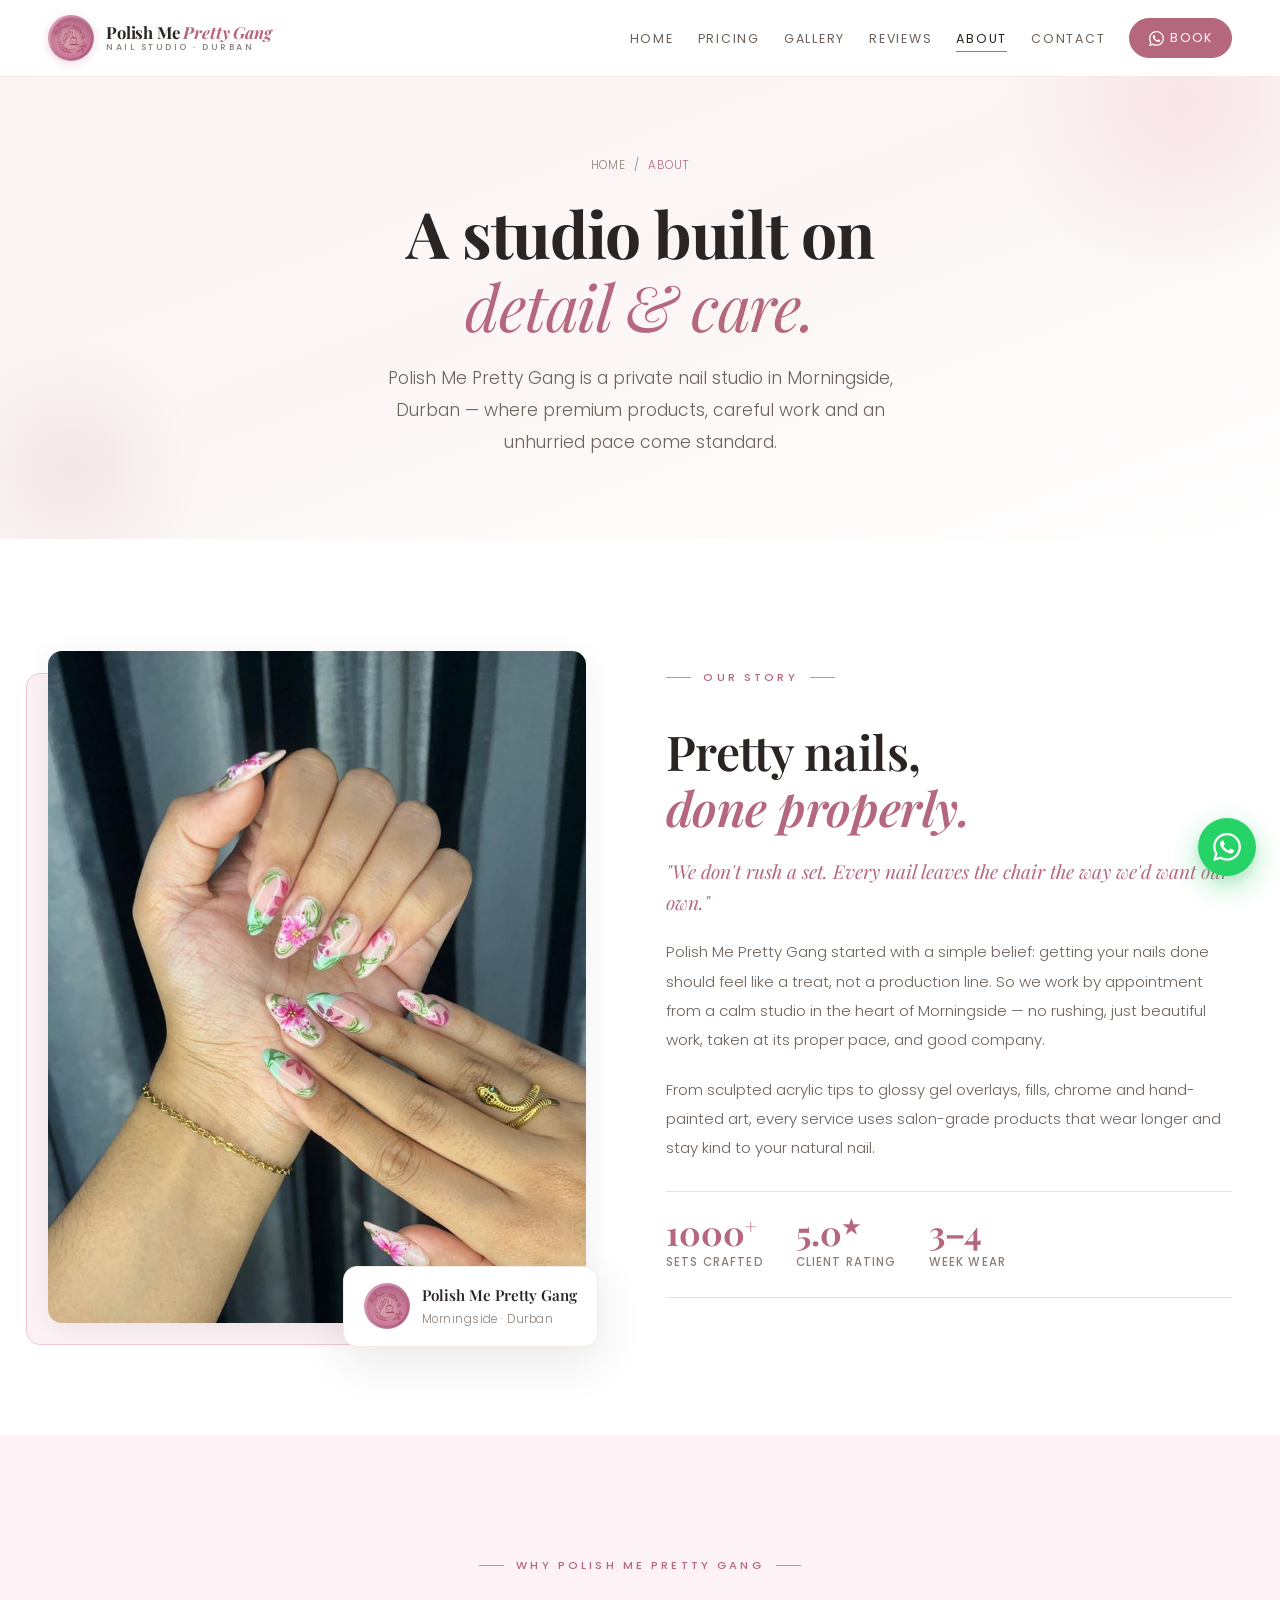
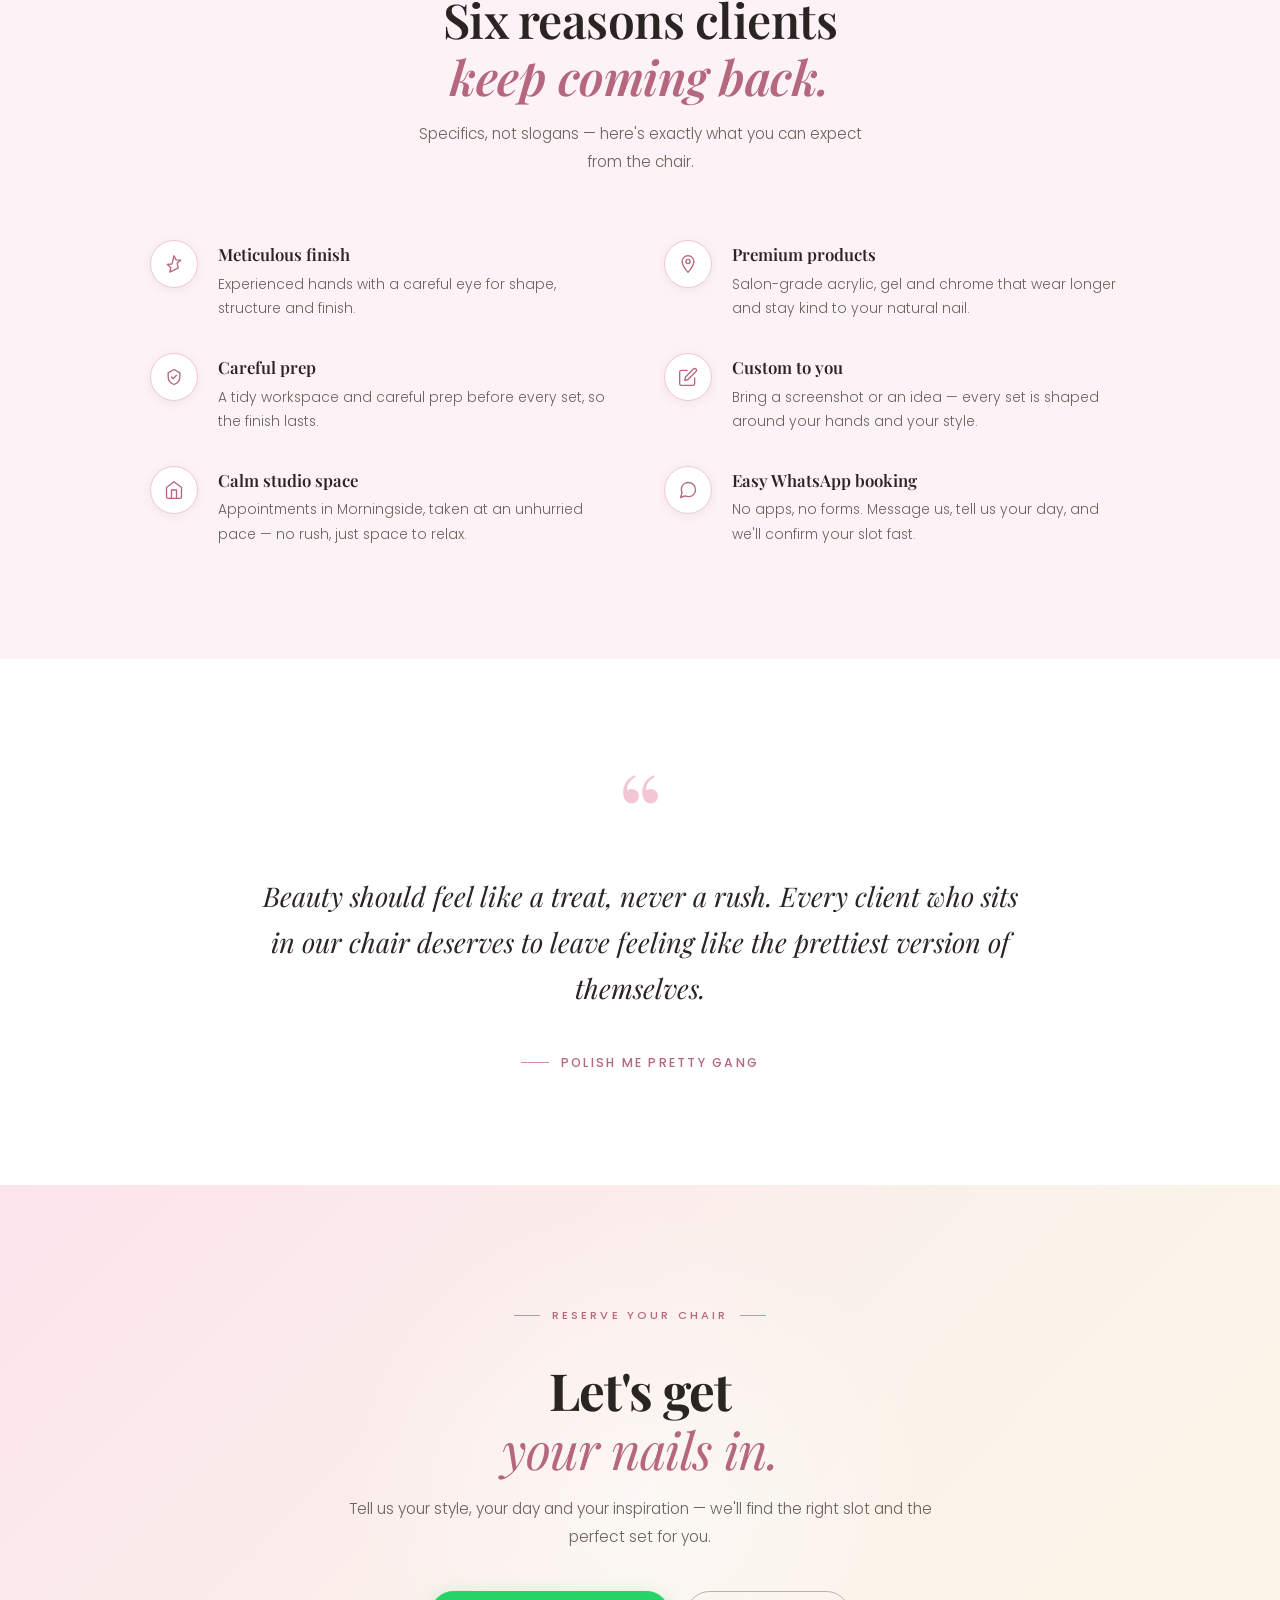
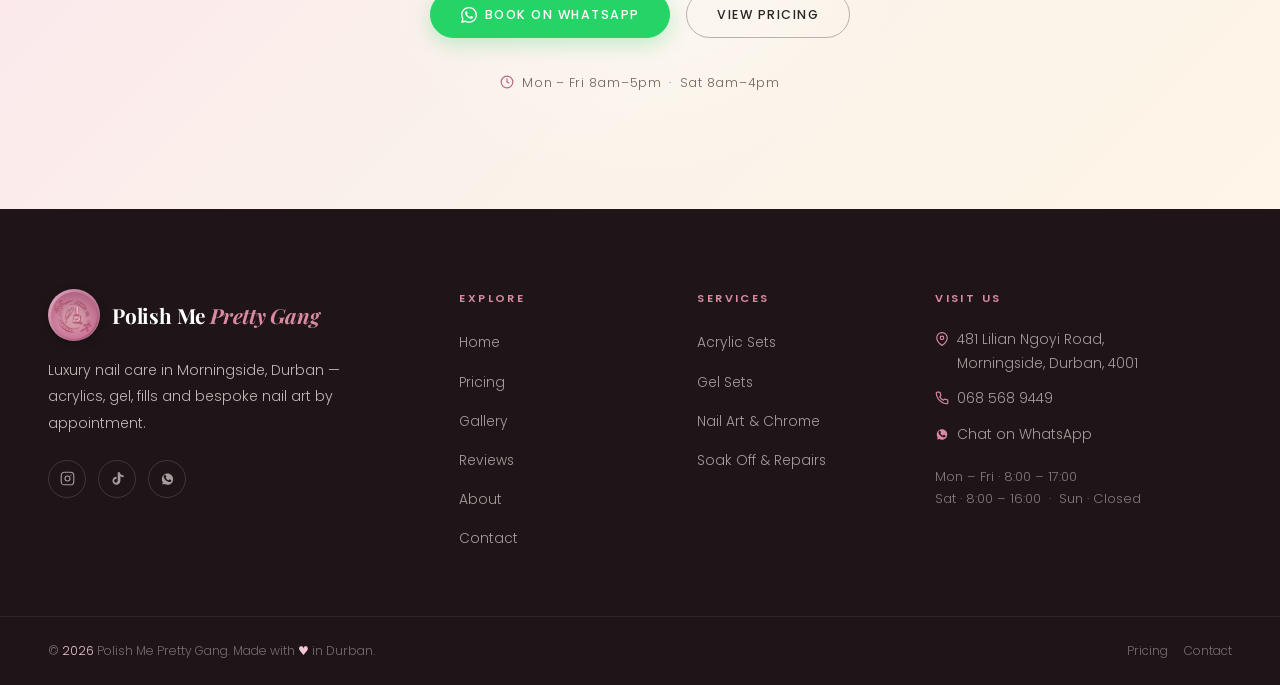
==== commit 82481b04: "Remove unverified claims and correct client details before launch Pre-launch polish pass. Everything" ====
--- a/about.html
+++ b/about.html
@@ -5,7 +5,7 @@
   <meta name="viewport" content="width=device-width, initial-scale=1.0" />
 
   <title>About Us | Polish Me Pretty Gang — Durban Nail Studio</title>
-  <meta name="description" content="Meet Polish Me Pretty Gang — a boutique nail studio in Morningside, Durban built on premium products, spotless hygiene and beautiful, long-lasting nails." />
+  <meta name="description" content="Meet Polish Me Pretty Gang — a boutique nail studio in Morningside, Durban built on premium products, careful work and beautiful, long-lasting nails." />
   <link rel="canonical" href="https://polishmeprettygang.co.za/about.html" />
   <meta name="robots" content="index, follow" />
   <meta name="theme-color" content="#b5677d" />
@@ -13,7 +13,7 @@
   <meta property="og:type" content="website" />
   <meta property="og:site_name" content="Polish Me Pretty Gang" />
   <meta property="og:title" content="About Us | Polish Me Pretty Gang" />
-  <meta property="og:description" content="A boutique nail studio in Morningside, Durban built on premium products, spotless hygiene and beautiful, long-lasting nails." />
+  <meta property="og:description" content="A boutique nail studio in Morningside, Durban built on premium products, careful work and beautiful, long-lasting nails." />
   <meta property="og:url" content="https://polishmeprettygang.co.za/about.html" />
   <meta property="og:image" content="https://polishmeprettygang.co.za/assets/logo.jpg" />
   <meta property="og:image:alt" content="Polish Me Pretty Gang nail studio logo" />
@@ -21,7 +21,7 @@
 
   <meta name="twitter:card" content="summary_large_image" />
   <meta name="twitter:title" content="About Us | Polish Me Pretty Gang" />
-  <meta name="twitter:description" content="A boutique nail studio in Morningside, Durban built on premium products, spotless hygiene and beautiful, long-lasting nails." />
+  <meta name="twitter:description" content="A boutique nail studio in Morningside, Durban built on premium products, careful work and beautiful, long-lasting nails." />
   <meta name="twitter:image" content="https://polishmeprettygang.co.za/assets/logo.jpg" />
 
   <link rel="icon" type="image/jpeg" href="assets/logo.jpg" />
@@ -91,7 +91,7 @@
           <h1 class="page-hero__title">A studio built on<br /><em>detail &amp; care.</em></h1>
           <p class="page-hero__sub">
             Polish Me Pretty Gang is a private nail studio in Morningside, Durban —
-            where premium products, spotless hygiene and an unhurried pace come standard.
+            where premium products, careful work and an unhurried pace come standard.
           </p>
         </div>
       </div>
@@ -125,15 +125,14 @@
             <p class="story__lead">"We don't rush a set. Every nail leaves the chair the way we'd want our own."</p>
             <p class="story__text">
               Polish Me Pretty Gang started with a simple belief: getting your nails done should
-              feel like a treat, not a production line. So we built a calm, private studio in the
-              heart of Morningside where you're the only client in the room — no queues, no rushing,
-              just beautiful work and good company.
+              feel like a treat, not a production line. So we work by appointment from a calm studio in
+              the heart of Morningside — no rushing, just beautiful work, taken at its proper pace,
+              and good company.
             </p>
             <p class="story__text">
               From sculpted acrylic tips to glossy gel overlays, fills, chrome and hand-painted art,
               every service uses salon-grade products that wear longer and stay kind to your natural
-              nail. Tools are sterilised between every client, and files are single-use — because
-              your health matters as much as your finish.
+              nail.
             </p>
             <div class="story__stats">
               <div class="story__stat">
@@ -145,7 +144,7 @@
                 <span class="story__stat-label">Client Rating</span>
               </div>
               <div class="story__stat">
-                <span class="story__stat-num">4</span>
+                <span class="story__stat-num">3&ndash;4</span>
                 <span class="story__stat-label">Week Wear</span>
               </div>
             </div>
@@ -168,8 +167,8 @@
           <div class="why__item reveal">
             <span class="why__icon"><svg viewBox="0 0 24 24" fill="none" stroke="currentColor" stroke-width="1.6" stroke-linecap="round" stroke-linejoin="round" aria-hidden="true"><path d="M12 2l2.4 5 5.6.5-4.2 3.7 1.3 5.5L12 19.3 6.9 21.7l1.3-5.5L4 12.5l5.6-.5L12 2z"/></svg></span>
             <div>
-              <h3 class="why__title">Qualified technician</h3>
-              <p class="why__text">Trained, experienced hands with a meticulous eye for shape, structure and finish.</p>
+              <h3 class="why__title">Meticulous finish</h3>
+              <p class="why__text">Experienced hands with a careful eye for shape, structure and finish.</p>
             </div>
           </div>
           <div class="why__item reveal">
@@ -182,8 +181,8 @@
           <div class="why__item reveal">
             <span class="why__icon"><svg viewBox="0 0 24 24" fill="none" stroke="currentColor" stroke-width="1.6" stroke-linecap="round" stroke-linejoin="round" aria-hidden="true"><path d="M9 12l2 2 4-4"/><path d="M12 3l7 4v5c0 4.5-3 7.5-7 9-4-1.5-7-4.5-7-9V7l7-4z"/></svg></span>
             <div>
-              <h3 class="why__title">Spotless hygiene</h3>
-              <p class="why__text">Tools sterilised between every client. Single-use files and buffers. No exceptions.</p>
+              <h3 class="why__title">Careful prep</h3>
+              <p class="why__text">A tidy workspace and careful prep before every set, so the finish lasts.</p>
             </div>
           </div>
           <div class="why__item reveal">
@@ -196,8 +195,8 @@
           <div class="why__item reveal">
             <span class="why__icon"><svg viewBox="0 0 24 24" fill="none" stroke="currentColor" stroke-width="1.6" stroke-linecap="round" stroke-linejoin="round" aria-hidden="true"><path d="M3 9l9-7 9 7v11a2 2 0 01-2 2H5a2 2 0 01-2-2V9z"/><polyline points="9 22 9 12 15 12 15 22"/></svg></span>
             <div>
-              <h3 class="why__title">Calm, private studio</h3>
-              <p class="why__text">One client at a time in Morningside. No queues, no rush — just space to relax.</p>
+              <h3 class="why__title">Calm studio space</h3>
+              <p class="why__text">Appointments in Morningside, taken at an unhurried pace — no rush, just space to relax.</p>
             </div>
           </div>
           <div class="why__item reveal">
@@ -244,7 +243,7 @@
           </div>
           <p class="cta-section__hours">
             <svg viewBox="0 0 24 24" fill="none" stroke="currentColor" stroke-width="2" width="14" height="14" aria-hidden="true"><circle cx="12" cy="12" r="10"/><polyline points="12 6 12 12 16 14"/></svg>
-            Mon – Fri 9am–6pm &nbsp;·&nbsp; Sat 8:30am–4pm
+            Mon – Fri 8am–5pm &nbsp;·&nbsp; Sat 8am–4pm
           </p>
         </div>
       </div>
@@ -309,7 +308,7 @@
               <svg viewBox="0 0 24 24" fill="currentColor" aria-hidden="true"><path d="M17.5 14.4c-.3-.1-1.7-.9-2-1s-.5-.1-.7.1c-.2.3-.7 1-.9 1.2s-.4.2-.6.1-1.3-.5-2.4-1.5c-.9-.8-1.5-1.8-1.7-2.1s0-.5.1-.6.3-.3.4-.5c.1-.2.2-.3.3-.5s.1-.4 0-.5-.7-1.6-.9-2.2c-.3-.6-.5-.5-.7-.5h-.6c-.2 0-.5.1-.8.4s-1 1-1 2.5 1.1 2.9 1.2 3.1c.1.2 2.1 3.2 5.1 4.5.7.3 1.3.5 1.7.6.7.2 1.4.2 1.9.1.6-.1 1.7-.7 2-1.4.2-.7.2-1.3.2-1.4-.2-.2-.4-.3-.6-.4M12 22h-.1c-1.7 0-3.3-.4-4.8-1.3l-3.5.9.9-3.4C3.5 16.6 3 14.9 3 13c0-5 4-9 9-9 2.4 0 4.7 1 6.4 2.6S21 10.6 21 13c0 5-4 9-9 9z"/></svg>
               <a href="https://wa.me/27685689449" target="_blank" rel="noopener noreferrer" class="footer__link">Chat on WhatsApp</a>
             </p>
-            <p class="footer__hours">Mon – Fri · 9:00 – 18:00<br />Sat · 8:30 – 16:00 &nbsp;·&nbsp; Sun · Closed</p>
+            <p class="footer__hours">Mon – Fri · 8:00 – 17:00<br />Sat · 8:00 – 16:00 &nbsp;·&nbsp; Sun · Closed</p>
           </address>
         </div>
       </div>
@@ -327,13 +326,6 @@
     <span class="whatsapp-float__tooltip">Book on WhatsApp</span>
   </a>
 
-  <div class="mobile-cta">
-    <a href="https://wa.me/27685689449?text=Hi%20Polish%20Me%20Pretty%20Gang%21%20I%27d%20like%20to%20book%20an%20appointment." class="btn btn--whatsapp" target="_blank" rel="noopener noreferrer">
-      <svg viewBox="0 0 24 24" fill="currentColor" aria-hidden="true"><path d="M17.472 14.382c-.297-.149-1.758-.867-2.03-.967-.273-.099-.471-.148-.67.15-.197.297-.767.966-.94 1.164-.173.198-.347.223-.644.075-.297-.15-1.255-.463-2.39-1.475-.883-.788-1.48-1.761-1.653-2.059-.173-.297-.018-.458.13-.606.134-.133.298-.347.446-.52.149-.174.198-.298.298-.497.099-.198.05-.371-.025-.52-.075-.149-.669-1.612-.916-2.207-.242-.579-.487-.5-.669-.51-.173-.008-.371-.01-.57-.01-.198 0-.52.074-.792.372-.272.297-1.04 1.016-1.04 2.479 0 1.462 1.065 2.875 1.213 3.074.149.198 2.096 3.2 5.077 4.487.709.306 1.262.489 1.694.625.712.227 1.36.195 1.871.118.571-.085 1.758-.719 2.006-1.413.248-.694.248-1.289.173-1.413-.074-.124-.272-.198-.57-.347m-5.421 7.403h-.004a9.87 9.87 0 01-5.031-1.378l-.361-.214-3.741.982.998-3.648-.235-.374a9.86 9.86 0 01-1.51-5.26c.001-5.45 4.436-9.884 9.888-9.884 2.64 0 5.122 1.03 6.988 2.898a9.825 9.825 0 012.893 6.994c-.003 5.45-4.437 9.884-9.885 9.884m8.413-18.297A11.815 11.815 0 0012.05 0C5.495 0 .16 5.335.157 11.892c0 2.096.547 4.142 1.588 5.945L.057 24l6.305-1.654a11.882 11.882 0 005.683 1.448h.005c6.554 0 11.89-5.335 11.893-11.893a11.821 11.821 0 00-3.48-8.413"/></svg>
-      Book on WhatsApp
-    </a>
-  </div>
-
   <script src="script.js"></script>
 </body>
 </html>
--- a/styles.css
+++ b/styles.css
@@ -2132,20 +2132,10 @@
   50%      { box-shadow: 0 10px 28px rgba(37, 211, 102, 0.4), 0 0 0 14px rgba(37, 211, 102, 0); }
 }
 
-/* Sticky mobile booking bar */
-.mobile-cta {
-  display: none;
-  position: fixed;
-  left: 0; right: 0; bottom: 0;
-  z-index: 940;
-  background: rgba(255, 255, 255, 0.97);
-  backdrop-filter: blur(12px);
-  -webkit-backdrop-filter: blur(12px);
-  border-top: 1px solid var(--border);
-  padding: var(--sp-3) var(--sp-4);
-  box-shadow: 0 -4px 20px rgba(42, 37, 35, 0.08);
-}
-.mobile-cta .btn { width: 100%; }
+/* Sticky mobile booking bar — REMOVED for launch.
+   The floating WhatsApp button (.whatsapp-float) is the only mobile
+   booking shortcut now. Restore this block and the .mobile-cta markup
+   in each page's footer if the bar is ever wanted back. */
 
 /* ============================================================
    29. RESPONSIVE — LARGE DESKTOP
@@ -2291,9 +2281,8 @@
   .footer__brand { grid-column: span 2; }
   .footer__bottom-inner { flex-direction: column; text-align: center; }
 
-  /* Sticky mobile CTA + lift float above it */
-  .mobile-cta { display: block; }
-  .whatsapp-float { bottom: 78px; right: 18px; width: 52px; height: 52px; }
+  /* Floating WhatsApp button sits at the bottom edge on mobile */
+  .whatsapp-float { bottom: 18px; right: 18px; width: 52px; height: 52px; }
   .whatsapp-float svg { width: 25px; height: 25px; }
   .whatsapp-float__tooltip { display: none; }
   body { padding-bottom: 0; }
@@ -2340,7 +2329,7 @@
    33. PRINT (pricing-friendly)
    ============================================================ */
 @media print {
-  .navbar, .whatsapp-float, .mobile-cta, .footer, .cta-section,
+  .navbar, .whatsapp-float, .footer, .cta-section,
   .hero__scroll, .gallery__filters { display: none !important; }
   body { color: #000; }
   .page-hero { padding-top: var(--sp-8); }
